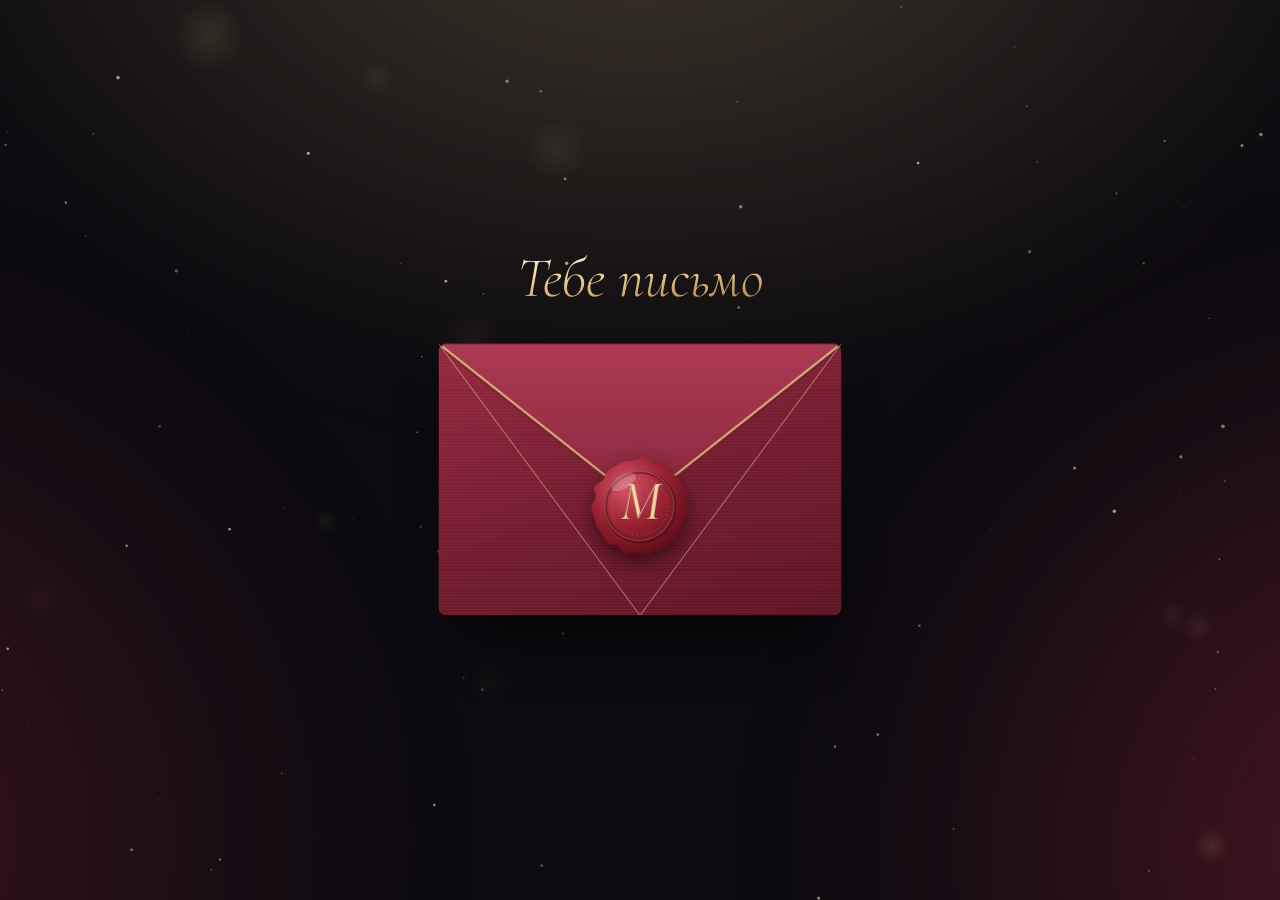
==== docs/index.html @ 0a778584 "Replace bare age with invitation wording; monogram seal; new preview image Co-Authored-By: Claude Op" ====
<!DOCTYPE html>
<html lang="ru">
<head>
<meta charset="UTF-8">
<meta name="viewport" content="width=device-width, initial-scale=1.0, viewport-fit=cover">
<title>Митьен приглашает на день рождения</title>
<meta name="description" content="6 декабря, 13:00 · Ресторан «Мансарда». Открой, чтобы ответить на приглашение.">
<meta property="og:type" content="website">
<meta property="og:title" content="Митьен приглашает на день рождения">
<meta property="og:description" content="6 декабря, 13:00 · Ресторан «Мансарда». Открой, чтобы ответить на приглашение.">
<meta property="og:image" content="og-image.png">
<meta property="og:image:width" content="1200">
<meta property="og:image:height" content="630">
<meta name="twitter:card" content="summary_large_image">
<meta name="theme-color" content="#0d0b10">
<link rel="icon" href="data:image/svg+xml,%3Csvg xmlns='http://www.w3.org/2000/svg' viewBox='0 0 64 64'%3E%3Ccircle cx='32' cy='32' r='30' fill='%237c1f33'/%3E%3Ctext x='32' y='42' font-family='Georgia,serif' font-style='italic' font-size='34' text-anchor='middle' fill='%23f3d9a4'%3E%D0%9C%3C/text%3E%3C/svg%3E">
<link rel="preconnect" href="https://fonts.googleapis.com">
<link rel="preconnect" href="https://fonts.gstatic.com" crossorigin>
<link href="https://fonts.googleapis.com/css2?family=Cormorant+Garamond:ital,wght@0,300;0,400;0,500;0,600;1,300;1,400;1,500&family=Golos+Text:wght@400;500;600;700&display=swap" rel="stylesheet">
<script src="config.js"></script>
<style>
/* ===========================================
   CSS CUSTOM PROPERTIES (THEME) — «Ночь в Мансарде»
   Ночь, золото и бордо. Меняйте цвета здесь — изменится весь дизайн.
   =========================================== */
:root {
  --night: #0d0b10;
  --night-2: #18121b;
  --cream: #f6ecdc;
  --muted: #b3a896;
  --gold: #e8c78a;
  --gold-hi: #fff1cf;
  --gold-lo: #a97b3c;
  --wine: #7c1f33;
  --wine-hi: #a8344c;
  --error: #ff9b9b;

  --stage-bg: transparent;
  --slide-bg: transparent;

  --font-display: "Cormorant Garamond", serif;
  --font-body: "Golos Text", sans-serif;

  --ease-out-expo: cubic-bezier(0.16, 1, 0.3, 1);
  --spring: cubic-bezier(.34, 1.56, .64, 1);
}

/* ===========================================
   BASE STYLES
   =========================================== */
* { margin: 0; padding: 0; box-sizing: border-box; -webkit-tap-highlight-color: transparent; }

/* ===========================================
   FIXED STAGE: MANDATORY BASE STYLES (viewport-base.css)
   Сцена вертикальная 1080×1920 — по согласованию с заказчиком
   (все гости смотрят с телефона). Слайды рисуются в этом размере
   и масштабируются целиком, без перестройки.
   =========================================== */
html, body { width: 100%; height: 100%; margin: 0; overflow: hidden; background: var(--stage-bg, #000); }
.deck-viewport { position: fixed; inset: 0; overflow: hidden; background: var(--stage-bg, #000); }
.deck-stage { position: absolute; left: 0; top: 0; width: 1080px; height: 1920px; overflow: hidden; transform-origin: 0 0; background: var(--slide-bg, #fff); }
.slide { position: absolute; inset: 0; width: 1080px; height: 1920px; overflow: hidden; display: block; visibility: hidden; opacity: 0; pointer-events: none; background: var(--slide-bg, #fff); }
.slide.active, .slide.visible { visibility: visible; opacity: 1; pointer-events: auto; z-index: 1; }
img, video, canvas, svg { max-width: 100%; max-height: 100%; }
.deck-controls { position: fixed; left: 50%; bottom: 22px; transform: translateX(-50%); z-index: 1000; }
@media print {
  html, body { width: 1080px; height: auto; overflow: visible; background: #fff; }
  .deck-viewport { position: static; overflow: visible; background: #fff; }
  .deck-stage { position: static; width: auto; height: auto; transform: none !important; background: none; }
  .slide { position: relative; display: block !important; visibility: visible !important; opacity: 1 !important; pointer-events: auto !important; width: 1080px; height: 1920px; break-after: page; page-break-after: always; }
  .slide:last-child { break-after: auto; page-break-after: auto; }
  .deck-controls { display: none !important; }
}
@media (prefers-reduced-motion: reduce) {
  *, *::before, *::after { animation-duration: 0.01ms !important; transition-duration: 0.2s !important; }
}

/* Браузер прокручивает контейнеры с overflow:hidden к полю ввода при фокусе —
   overflow:clip запрещает такую прокрутку (плюс страховка в JS ниже) */
.deck-viewport, .deck-stage, .slide, .inner { overflow: clip; }
[hidden] { display: none !important; }

/* ===========================================
   ATMOSPHERE: фон на весь экран (за сценой)
   Тёплые размытые свечения + канвас с золотой пылью и снегом.
   Слайды прозрачные, поэтому поля сверху/снизу на телефоне
   выглядят как продолжение картинки.
   =========================================== */
body { background: var(--night); color: var(--cream); font-family: var(--font-body); }
.atmo { position: fixed; inset: 0; pointer-events: none; overflow: hidden; }
.atmo i { position: absolute; border-radius: 50%; filter: blur(70px); animation: drift 18s ease-in-out infinite alternate; }
.atmo .g1 { width: 120vmax; height: 80vmax; left: calc(50% - 60vmax); top: -50vmax; background: radial-gradient(closest-side, rgba(232,199,138,.24), transparent); }
.atmo .g2 { width: 90vmax; height: 90vmax; right: -55vmax; top: 30vh; background: radial-gradient(closest-side, rgba(124,31,51,.55), transparent); animation-duration: 24s; }
.atmo .g3 { width: 90vmax; height: 90vmax; left: -60vmax; bottom: -40vmax; background: radial-gradient(closest-side, rgba(124,31,51,.42), transparent); animation-duration: 29s; }
@keyframes drift { to { transform: translate(4vw, 3vh) scale(1.12); } }
#dust, #confetti { position: fixed; inset: 0; width: 100%; height: 100%; pointer-events: none; }
#confetti { z-index: 2000; }

/* ===========================================
   SLIDE TRANSITIONS: объёмные переходы между экранами
   Новый экран прилетает из глубины, прошлый пролетает мимо зрителя.
   =========================================== */
.deck-stage { perspective: 2400px; }
.slide { transform: translate3d(0, 70px, -760px) rotateX(9deg); filter: blur(14px);
  transition: opacity .8s var(--ease-out-expo), visibility .8s, transform 1.15s var(--ease-out-expo), filter .9s var(--ease-out-expo); }
.slide.past { transform: translate3d(0, -50px, 560px) rotateX(-7deg); }
.slide.active { transform: none; filter: none; }

/* ===========================================
   ANIMATIONS: появление элементов на активном экране
   Элементы залетают с разных сторон:
   .reveal — снизу, .reveal-down — сверху, .reveal-l — слева, .reveal-r — справа,
   .reveal-blur — из размытия, .reveal-pop — пружинкой. Задержка: style="--d:N" (шаг 120 мс).
   =========================================== */
.reveal, .reveal-down, .reveal-l, .reveal-r, .reveal-blur, .reveal-pop { opacity: 0; transition-delay: calc(var(--d, 0) * 120ms + 300ms); }
.reveal, .reveal-down, .reveal-l, .reveal-r { transition-property: opacity, transform; transition-duration: 1.1s; transition-timing-function: var(--ease-out-expo); }
.reveal { transform: translateY(70px); }
.reveal-down { transform: translateY(-70px); }
.reveal-l { transform: translateX(-180px) rotate(-5deg); }
.reveal-r { transform: translateX(180px) rotate(5deg); }
.reveal-blur { filter: blur(22px); transform: scale(1.12); transition-property: opacity, filter, transform; transition-duration: 1.6s; transition-timing-function: var(--ease-out-expo); }
.reveal-pop { transform: scale(.5) rotate(-6deg); transition-property: opacity, transform; transition-duration: .9s; transition-timing-function: var(--spring); }
.slide.visible :is(.reveal, .reveal-down, .reveal-l, .reveal-r, .reveal-blur, .reveal-pop) { opacity: 1; transform: none; filter: none; }

/* ===========================================
   TYPOGRAPHY & COMMON COMPONENTS
   =========================================== */
.inner { position: absolute; inset: 0; padding: 170px 90px 130px; display: flex; flex-direction: column; align-items: center; text-align: center; }
.kicker { font: 600 26px/1 var(--font-body); letter-spacing: .36em; padding-left: .36em; text-transform: uppercase; color: var(--gold); }
.gold-text { background: linear-gradient(175deg, var(--gold-hi) 8%, var(--gold) 48%, var(--gold-lo) 100%); -webkit-background-clip: text; background-clip: text; color: transparent; }
.title { font: 400 128px/1.02 var(--font-display); letter-spacing: -.01em; }
.title em { font-style: italic; font-weight: 300; }
.lead { font: 400 44px/1.4 var(--font-body); color: var(--muted); max-width: 860px; }
.orn { display: flex; align-items: center; gap: 18px; color: var(--gold); }
.orn::before, .orn::after { content: ""; width: 120px; height: 2px; background: linear-gradient(90deg, transparent, var(--gold)); }
.orn::after { transform: scaleX(-1); }
.orn i { width: 14px; height: 14px; border: 2px solid var(--gold); transform: rotate(45deg); }
.spacer { flex: 1; }

/* --- Кнопки (крупные, под палец) --- */
.btn { position: relative; overflow: hidden; isolation: isolate; border: 0; cursor: pointer; text-decoration: none;
  display: inline-flex; align-items: center; justify-content: center; gap: 20px;
  min-height: 140px; width: 900px; border-radius: 999px; padding: 0 60px;
  font: 700 42px/1 var(--font-body); letter-spacing: .02em; color: #241806;
  background: linear-gradient(180deg, #fbebc6, var(--gold) 55%, var(--gold-lo));
  box-shadow: 0 30px 60px -26px rgba(232,199,138,.7), inset 0 2px 0 rgba(255,255,255,.6);
  transition: transform .25s, box-shadow .25s, opacity .25s; }
.btn::after { content: ""; position: absolute; top: -40%; bottom: -40%; left: -40%; width: 30%; z-index: -1;
  background: linear-gradient(100deg, transparent, rgba(255,255,255,.65), transparent); transform: skewX(-20deg); animation: shine 4.8s 1.4s infinite; }
@keyframes shine { 0% { left: -40%; } 32%, 100% { left: 130%; } }
.btn:active { transform: scale(.98); }
.btn[disabled] { opacity: .45; cursor: default; box-shadow: none; }
.btn[disabled]::after { display: none; }
.btn.ghost { background: transparent; color: var(--gold); border: 3px solid rgba(232,199,138,.55); box-shadow: none; }
.btn.ghost::after { display: none; }
.btn svg { width: 54px; height: 54px; flex: none; }
.link { background: none; border: 0; color: var(--muted); font: 500 34px var(--font-body); padding: 26px 40px; cursor: pointer; }
.tap-hint { position: absolute; left: 0; right: 0; bottom: 120px; display: flex; align-items: center; justify-content: center; gap: 18px;
  font: 500 30px var(--font-body); color: var(--muted); letter-spacing: .06em; }
.tap-hint svg { width: 46px; height: 46px; color: var(--gold); animation: nudge 1.6s ease-in-out infinite; }
@keyframes nudge { 50% { transform: translateX(14px); } }

/* ===========================================
   SLIDE 0 — КОНВЕРТ С СУРГУЧНОЙ ПЕЧАТЬЮ
   Конверт прилетает и мягко покачивается. Нажатие на печать:
   печать раскалывается → вспышка золотого света и искры → клапан распахивается →
   письмо вылетает вверх → «камера» влетает в письмо, и начинается история.
   =========================================== */
.s-intro .inner { justify-content: center; gap: 80px; }
.intro-title { font: italic 300 120px/1 var(--font-display); }
.env-wrap { position: relative; width: 860px; height: 580px; cursor: pointer; opacity: 0; }
.slide.visible .env-wrap { animation: arrive 1.8s .35s var(--ease-out-expo) forwards, float 5s 2.3s ease-in-out infinite; }
@keyframes arrive {
  0% { opacity: 0; transform: translateY(-1350px) rotate(-26deg) scale(.7); }
  45% { opacity: 1; }
  70% { transform: translateY(34px) rotate(3deg) scale(1.02); }
  85% { transform: translateY(-10px) rotate(-1.5deg); }
  100% { opacity: 1; transform: none; } }
@keyframes float { 0%, 100% { opacity: 1; transform: none; } 50% { opacity: 1; transform: translateY(-16px) rotate(-.8deg); } }
/* После открытия «камера» влетает в письмо */
.s-intro.opened .env-wrap { opacity: 1; transform-origin: 50% 200px; animation: zoomInto 1.3s 2s cubic-bezier(.7,0,.25,1) forwards; }
@keyframes zoomInto { 0% { opacity: 1; transform: none; filter: none; } 65% { opacity: 1; } 100% { opacity: 0; transform: scale(3.8); filter: blur(8px); } }

.envelope { position: absolute; inset: 0; perspective: 2200px; }
.env-back { position: absolute; inset: 0; border-radius: 18px; box-shadow: 0 80px 120px -50px rgba(0,0,0,.9);
  background: radial-gradient(circle, rgba(232,199,138,.22) 0 3px, transparent 4px) 0 0 / 30px 30px, radial-gradient(circle, rgba(232,199,138,.12) 0 2px, transparent 3px) 15px 15px / 30px 30px, #4a1120; }
.letter { position: absolute; left: 50px; right: 50px; top: 40px; height: 500px; border-radius: 10px; z-index: 2;
  background: linear-gradient(180deg, #fbf4e6, #efe1c6); color: var(--wine); display: flex; flex-direction: column; align-items: center; padding-top: 48px; gap: 6px;
  box-shadow: 0 0 0 rgba(255,220,150,0); }
.letter::before { content: ""; position: absolute; inset: 18px; border: 2px solid rgba(169,123,60,.45); border-radius: 4px; }
.letter .l1 { font: 600 22px var(--font-body); letter-spacing: .36em; text-transform: uppercase; color: var(--gold-lo); }
.letter .l2 { font: italic 300 112px/.95 var(--font-display); text-align: center; margin: 22px 0 14px; }
.letter .l3 { font: italic 400 46px var(--font-display); color: #3a2a20; }
.env-front { position: absolute; inset: 0; z-index: 3; border-radius: 18px;
  background: repeating-linear-gradient(0deg, rgba(255,255,255,.03) 0 2px, transparent 2px 6px), linear-gradient(160deg, #96293f, #731c2f 55%, #5e1626);
  clip-path: polygon(0 0, 50% 56%, 100% 0, 100% 100%, 0 100%); }
.env-front::after { content: ""; position: absolute; inset: 0;
  background: linear-gradient(to top right, transparent calc(50% - 2px), rgba(232,199,138,.55) 50%, transparent calc(50% + 2px)) left bottom / 50% 100% no-repeat,
              linear-gradient(to top left, transparent calc(50% - 2px), rgba(232,199,138,.55) 50%, transparent calc(50% + 2px)) right bottom / 50% 100% no-repeat; }
.env-flap { position: absolute; left: 0; right: 0; top: 0; height: 60%; z-index: 4; transform-origin: top; transform-style: preserve-3d; }
.env-flap::before, .env-flap::after { content: ""; position: absolute; inset: 0; clip-path: polygon(0 0, 100% 0, 50% 100%); backface-visibility: hidden; border-radius: 18px 18px 0 0; }
.env-flap::before { background: repeating-linear-gradient(0deg, rgba(255,255,255,.03) 0 2px, transparent 2px 6px), linear-gradient(180deg, #ad3850, #84253a); }
.env-flap::after { background: radial-gradient(circle, rgba(232,199,138,.25) 0 3px, transparent 4px) 0 0 / 30px 30px, #5a1525; transform: rotateX(180deg); }
.flap-edge { position: absolute; inset: 0; width: 100%; height: 100%; backface-visibility: hidden; overflow: visible; }
.flap-edge path { fill: none; stroke: var(--gold); stroke-width: 4; stroke-linejoin: round; filter: drop-shadow(0 3px 2px rgba(0,0,0,.35)); }

/* --- Сургучная печать: неровный край, при нажатии раскалывается на две половинки --- */
.seal { position: absolute; z-index: 6; left: 50%; top: 60%; width: 230px; height: 230px; margin: -115px 0 0 -115px; border: 0; padding: 0; background: none; cursor: pointer;
  filter: drop-shadow(0 18px 18px rgba(30,4,8,.6)); animation: sealPulse 2.4s 2.4s ease-in-out infinite; }
.seal::after { content: ""; position: absolute; inset: 14px; border-radius: 50%; border: 4px solid rgba(232,199,138,.7); opacity: 0; animation: ring 2.4s 2.4s ease-out infinite; pointer-events: none; }
.seal .half { position: absolute; inset: 0; }
.seal .half svg { width: 100%; height: 100%; display: block; }
.seal .half.l { clip-path: polygon(0 0, 53% 0, 47% 22%, 56% 44%, 45% 64%, 54% 82%, 49% 100%, 0 100%); }
.seal .half.r { clip-path: polygon(53% 0, 100% 0, 100% 100%, 49% 100%, 54% 82%, 45% 64%, 56% 44%, 47% 22%); }
@keyframes sealPulse { 0%, 100% { transform: scale(1); } 50% { transform: scale(1.06); } }
@keyframes ring { 0% { transform: scale(.9); opacity: .9; } 100% { transform: scale(1.6); opacity: 0; } }
.opened .seal { animation: none; pointer-events: none; }
.opened .seal::after { display: none; }
.opened .seal .half.l { animation: splitL 1.1s cubic-bezier(.4,0,.6,1) forwards; }
.opened .seal .half.r { animation: splitR 1.1s cubic-bezier(.4,0,.6,1) forwards; }
@keyframes splitL { 15% { transform: translateX(-12px) rotate(-8deg); } 100% { transform: translate(-260px, 520px) rotate(-200deg) scale(.7); opacity: 0; } }
@keyframes splitR { 15% { transform: translateX(12px) rotate(8deg); } 100% { transform: translate(280px, 560px) rotate(220deg) scale(.7); opacity: 0; } }

/* --- Вспышка золотого света из конверта --- */
.burst { position: absolute; left: 50%; top: 40%; width: 1600px; height: 1600px; margin: -800px 0 0 -800px; z-index: 1; pointer-events: none; opacity: 0;
  background: radial-gradient(circle, rgba(255,240,205,.95) 0, rgba(240,205,140,.55) 10%, rgba(232,199,138,0) 40%),
              repeating-conic-gradient(from 0deg, rgba(255,226,160,.38) 0 3deg, transparent 3deg 14deg);
  -webkit-mask: radial-gradient(circle, #000 12%, transparent 58%); mask: radial-gradient(circle, #000 12%, transparent 58%); }
.opened .burst { animation: burst 2.4s .35s ease-out forwards; }
@keyframes burst { 0% { opacity: 0; transform: scale(.15) rotate(0); } 22% { opacity: 1; } 100% { opacity: 0; transform: scale(1.5) rotate(50deg); } }

/* --- Клапан и письмо --- */
.opened .env-flap { animation: flapOpen 1s .4s cubic-bezier(.4,0,.2,1) forwards; }
.opened .letter { animation: letterOut 1.5s 1s var(--ease-out-expo) forwards; }
@keyframes flapOpen { 0% { transform: rotateX(0); z-index: 4; } 49% { z-index: 4; } 50% { z-index: 1; } 100% { transform: rotateX(180deg); z-index: 1; } }
@keyframes letterOut {
  0% { transform: translateY(0); z-index: 2; }
  45% { transform: translateY(-70%) rotate(-2deg); z-index: 2; }
  46% { z-index: 5; }
  100% { transform: translateY(-18%) scale(1.14) rotate(0); z-index: 5; box-shadow: 0 0 120px rgba(255,220,150,.55); } }

.intro-hint { font: 600 28px var(--font-body); letter-spacing: .3em; padding-left: .3em; text-transform: uppercase; color: var(--muted); opacity: 0; min-height: 34px; }
.slide.visible .intro-hint { animation: breathe 2.4s 2.3s ease-in-out infinite; } /* без fill-mode: до приземления конверта подсказка скрыта */
@keyframes breathe { 0%, 100% { opacity: 1; } 50% { opacity: .4; } }
.slide.visible.opened .intro-hint, .opened .intro-title { opacity: 0 !important; transition: opacity .5s; animation: none; }

/* ===========================================
   SLIDE 1 — ПРИВЕТСТВИЕ
   =========================================== */
.s-hello .inner { justify-content: center; }
.frame { position: absolute; inset: 70px; pointer-events: none; }
.frame rect { fill: none; stroke: rgba(232,199,138,.5); stroke-width: 2; stroke-dasharray: 1; stroke-dashoffset: 1; }
.slide.visible .frame rect { animation: draw 2.4s .2s cubic-bezier(.6,0,.3,1) forwards; }
.slide.visible .frame rect.r2 { animation-delay: .6s; }
@keyframes draw { to { stroke-dashoffset: 0; } }
.hello { font: italic 300 270px/1 var(--font-display); white-space: nowrap; }
.hello .ch { display: inline-block; opacity: 0; transform: translateY(.4em) rotate(8deg); filter: blur(10px); }
.slide.visible .hello .ch { animation: chIn 1s var(--ease-out-expo) forwards; animation-delay: calc(.35s + var(--i) * 80ms); }
@keyframes chIn { to { opacity: 1; transform: none; filter: none; } }
.hello-lead { font: 400 64px/1.3 var(--font-display); max-width: 820px; margin-top: 40px; }

/* ===========================================
   SLIDE 2 — КТО И СКОЛЬКО ЛЕТ (шары + конфетти)
   =========================================== */
.s-who .inner { justify-content: center; }
.who-name { font: 400 150px/1 var(--font-display); }
.who-sub { font: italic 400 64px/1 var(--font-display); color: var(--muted); margin-top: 26px; }
.age-svg { width: 960px; height: 560px; margin: 20px 0 10px; overflow: visible; }
.age-svg text { font-family: var(--font-display); font-style: italic; font-weight: 300; font-size: 232px; }
.age-stroke { fill: none; stroke: var(--gold); stroke-width: 2; stroke-dasharray: 900; stroke-dashoffset: 900; }
.age-fill { opacity: 0; }
.age-glow { opacity: 0; filter: blur(40px); }
.slide.visible .age-stroke { animation: drawAge 2.6s .5s cubic-bezier(.6,0,.3,1) forwards, fadeOut 1s 2.6s forwards; }
.slide.visible .age-fill { animation: fadeIn 1.4s 1.7s forwards; }
.slide.visible .age-glow { animation: glow 3.5s 2s ease-in-out infinite alternate; }
.age-shine { transform: translateX(-300px) skewX(-20deg); }
.slide.visible .age-shine { animation: sweep 5s 3s cubic-bezier(.5,0,.3,1) infinite; }
@keyframes drawAge { to { stroke-dashoffset: 0; } }
@keyframes fadeOut { to { opacity: 0; } }
@keyframes fadeIn { to { opacity: 1; } }
@keyframes glow { from { opacity: .2; } to { opacity: .5; } }
@keyframes sweep { 0% { transform: translateX(-300px) skewX(-20deg); } 35%, 100% { transform: translateX(1200px) skewX(-20deg); } }
.who-caps { font: 600 34px var(--font-body); letter-spacing: .5em; padding-left: .5em; text-transform: uppercase; color: var(--gold); }

/* --- Воздушные шары --- */
.balloons { position: absolute; inset: 0; pointer-events: none; z-index: 0; }
.balloon { position: absolute; top: 1960px; left: var(--x); width: 190px; transform: scale(var(--s, 1)); opacity: .95;
  animation: rise var(--dur) var(--delay) cubic-bezier(.3,.1,.3,1) forwards; }
.balloon .b { width: 190px; height: 228px; border-radius: 50% 50% 47% 53% / 56% 56% 44% 44%; position: relative;
  background: radial-gradient(circle at 30% 26%, rgba(255,255,255,.85), transparent 18%), radial-gradient(circle at 60% 70%, var(--c2), var(--c1) 75%);
  box-shadow: inset -18px -22px 30px rgba(0,0,0,.18); animation: sway 4s ease-in-out infinite alternate; transform-origin: 50% 120%; }
.balloon .b::after { content: ""; position: absolute; left: 50%; bottom: -16px; width: 26px; height: 20px; margin-left: -13px; background: var(--c2); clip-path: polygon(50% 0, 100% 100%, 0 100%); }
.balloon svg { display: block; width: 40px; height: 260px; margin: 2px auto 0; }
.balloon path { fill: none; stroke: rgba(246,236,220,.55); stroke-width: 2.5; }
@keyframes rise { to { transform: translateY(calc(-1 * var(--to))) scale(var(--s, 1)); } }
@keyframes sway { from { transform: rotate(-6deg); } to { transform: rotate(6deg); } }
.s-who .inner, .s-thanks .inner { z-index: 1; text-shadow: 0 4px 30px rgba(13,11,16,.85); }

/* ===========================================
   SLIDE 3 — КОГДА + ОБРАТНЫЙ ОТСЧЁТ
   =========================================== */
.s-when .inner { justify-content: center; }
.when-date { font: 400 210px/1 var(--font-display); margin-top: 40px; }
.when-meta { font: 500 52px/1.2 var(--font-body); color: var(--cream); margin-top: 30px; }
.when-meta b { color: var(--gold); font-weight: 600; }
.countdown { display: grid; grid-template-columns: repeat(3, 1fr); gap: 26px; width: 900px; margin-top: 110px; }
.cd { border-radius: 36px; padding: 44px 10px 36px; background: linear-gradient(180deg, rgba(255,255,255,.08), rgba(255,255,255,.02)); border: 2px solid rgba(232,199,138,.22); }
.cd .num { font: 400 140px/1 var(--font-display); color: var(--gold-hi); font-variant-numeric: tabular-nums; display: inline-block; }
.cd .num.bump { animation: bump .6s var(--ease-out-expo); }
@keyframes bump { from { transform: translateY(-30%); opacity: 0; } }
.cd .cap { font: 600 24px var(--font-body); letter-spacing: .24em; text-transform: uppercase; color: var(--muted); margin-top: 16px; }
.cd-label { font: italic 400 44px var(--font-display); color: var(--muted); margin-top: 34px; }
.cal-btn { margin-top: 70px; width: auto; min-height: 110px; font-size: 34px; padding: 0 50px; }
.cal-btn svg { width: 44px; height: 44px; }

/* ===========================================
   SLIDE 4 — ГДЕ (мансарда с горящими окнами)
   =========================================== */
.roof { width: 860px; height: 420px; margin: 50px 0 10px; overflow: visible; }
.roof .line { fill: none; stroke: var(--gold); stroke-width: 3; stroke-linejoin: round; stroke-dasharray: 1; stroke-dashoffset: 1; }
.slide.visible .roof .line { animation: draw 2.4s .4s cubic-bezier(.6,0,.3,1) forwards; }
.roof .win { fill: #ffe3a3; opacity: 0; filter: drop-shadow(0 0 18px rgba(255,214,140,.9)); }
.slide.visible .roof .win { animation: winOn .8s forwards, flick 6s infinite; animation-delay: calc(1.8s + var(--i) * .35s), calc(4s + var(--i) * 1.3s); }
@keyframes winOn { to { opacity: 1; } }
@keyframes flick { 0%, 46%, 54%, 100% { opacity: 1; } 50% { opacity: .55; } }
.where-place { font: 400 112px/1.05 var(--font-display); }
.where-addr { font: 500 46px/1.35 var(--font-body); color: var(--muted); margin-top: 22px; }
.map-btn { margin-top: 60px; }
.info-box { margin-top: 44px; width: 900px; border-radius: 32px; border: 2px dashed rgba(232,199,138,.35); padding: 30px 40px; text-align: left; display: grid; gap: 14px; }
.info-box p { font: 400 36px/1.35 var(--font-body); }
.info-box b { color: var(--gold); font-weight: 600; }

/* ===========================================
   SLIDES 5–9 — ФОРМА ОТВЕТА (по одному вопросу на экран)
   =========================================== */
.s-q .inner { padding-top: 180px; }
.q-step { font: 600 26px var(--font-body); letter-spacing: .3em; padding-left: .3em; text-transform: uppercase; color: var(--gold); }
.q-title { font: 400 130px/1.02 var(--font-display); margin-top: 40px; }
.q-hint { font: 400 38px/1.35 var(--font-body); color: var(--muted); margin-top: 24px; }
.q-body { width: 900px; margin-top: 80px; }
.q-actions { width: 900px; display: flex; flex-direction: column; align-items: center; gap: 6px; }
.err { min-height: 50px; font: 500 34px var(--font-body); color: var(--error); margin-top: 22px; }

/* --- Поле ввода --- */
.field { width: 100%; height: 160px; border-radius: 36px; border: 3px solid rgba(232,199,138,.3); background: rgba(0,0,0,.35);
  color: var(--cream); font: 500 56px var(--font-body); text-align: center; padding: 0 40px; outline: none; transition: border-color .25s, box-shadow .25s; }
.field::placeholder, textarea::placeholder { color: rgba(179,168,150,.55); }
.field:focus, textarea:focus { border-color: var(--gold); box-shadow: 0 0 0 10px rgba(232,199,138,.14); }
.field.invalid { border-color: var(--error); animation: shake .4s; }
@keyframes shake { 25% { transform: translateX(-14px); } 50% { transform: translateX(12px); } 75% { transform: translateX(-6px); } }
textarea.field { height: 460px; text-align: left; padding: 36px 44px; font: 400 46px/1.4 var(--font-body); resize: none; }

/* --- Карточки «Придёшь?» --- */
.att { display: grid; gap: 28px; }
.att button { display: flex; align-items: center; gap: 40px; min-height: 220px; padding: 0 56px; border-radius: 44px; cursor: pointer; text-align: left;
  border: 3px solid rgba(232,199,138,.25); background: linear-gradient(180deg, rgba(255,255,255,.07), rgba(255,255,255,.02)); color: var(--cream);
  font: 600 56px var(--font-body); transition: transform .35s var(--spring), border-color .25s, background .25s; }
.att button svg { width: 110px; height: 110px; flex: none; color: var(--gold); }
.att button svg * { fill: none; stroke: currentColor; stroke-width: 2.4; stroke-linecap: round; stroke-linejoin: round; }
.att button.on { border-color: var(--gold); background: linear-gradient(180deg, rgba(232,199,138,.26), rgba(232,199,138,.08)); transform: scale(1.03); }
.att button.on[data-v="no"] { border-color: var(--wine-hi); background: linear-gradient(180deg, rgba(168,52,76,.35), rgba(168,52,76,.12)); }

/* --- Счётчик «−  N  +» --- */
.stepper { display: flex; align-items: center; justify-content: center; gap: 50px; }
.stepper button { width: 200px; height: 200px; border-radius: 50%; border: 3px solid rgba(232,199,138,.45); background: rgba(255,255,255,.04);
  color: var(--gold); font: 300 120px/1 var(--font-display); cursor: pointer; transition: transform .2s, opacity .2s; display: grid; place-items: center; padding-bottom: 12px; }
.stepper button:active { transform: scale(.92); }
.stepper button:disabled { opacity: .25; cursor: default; }
.stepper output { min-width: 240px; font: 300 300px/1 var(--font-display); text-align: center; display: inline-block; }
.stepper output.bump { animation: popNum .45s var(--spring); }
@keyframes popNum { from { transform: scale(.6); opacity: 0; } }
.count-word { font: 500 46px var(--font-body); color: var(--gold); margin-top: 40px; }

/* --- Карточки напитков с иконками --- */
.drinks { display: grid; grid-template-columns: 1fr 1fr; gap: 26px; }
.drink { position: relative; display: flex; flex-direction: column; align-items: center; justify-content: center; gap: 16px; height: 232px; border-radius: 44px; cursor: pointer;
  border: 3px solid rgba(232,199,138,.25); background: linear-gradient(180deg, rgba(255,255,255,.07), rgba(255,255,255,.02)); color: var(--cream);
  font: 600 40px var(--font-body); transition: transform .35s var(--spring), border-color .25s, background .25s, color .25s; }
.other-wrap { width: 900px; margin-top: 26px; animation: popIn .5s var(--spring); }
.other-wrap .field { height: 140px; font-size: 46px; }
@keyframes popIn { from { opacity: 0; transform: translateY(-20px) scale(.96); } }
.drink svg { width: 104px; height: 104px; color: var(--gold); }
.drink svg * { fill: none; stroke: currentColor; stroke-width: 2.2; stroke-linecap: round; stroke-linejoin: round; }
.drink.on { border-color: var(--gold); background: linear-gradient(180deg, #f7e2b4, var(--gold) 60%, #c99b55); color: #241806; transform: scale(1.03); }
.drink.on svg { color: #3a2508; }
.drink .tick { position: absolute; top: 26px; right: 26px; width: 64px; height: 64px; border-radius: 50%; background: #241806; color: var(--gold); display: grid; place-items: center;
  transform: scale(0); transition: transform .35s var(--spring); }
.drink .tick svg { width: 36px; height: 36px; color: var(--gold); }
.drink.on .tick { transform: scale(1); }

/* ===========================================
   SLIDE 10 — СПАСИБО
   =========================================== */
.s-thanks .inner { justify-content: center; }
.th-icon { width: 300px; height: 300px; color: var(--gold); }
.th-icon * { fill: none; stroke: currentColor; stroke-width: 1.8; stroke-linecap: round; stroke-linejoin: round; stroke-dasharray: 1; stroke-dashoffset: 1; }
.slide.visible .th-icon * { animation: draw 1.6s .3s cubic-bezier(.6,0,.3,1) forwards; }
.slide.visible .th-icon .late { animation-delay: 1.3s; }
.th-title { font: 400 140px/1.02 var(--font-display); margin-top: 40px; }
.th-text { font: 400 44px/1.4 var(--font-body); color: var(--cream); margin-top: 34px; max-width: 860px; }
.summary { width: 900px; margin-top: 50px; padding: 36px 44px; border-radius: 34px; background: rgba(13,11,16,.72); border: 2px solid rgba(232,199,138,.22); backdrop-filter: blur(8px); display: grid; grid-template-columns: auto 1fr; gap: 18px 34px; text-align: left; font: 400 38px/1.35 var(--font-body); }
.summary dt { color: var(--muted); }
.summary dd { color: var(--cream); overflow-wrap: anywhere; }
.th-actions { display: flex; flex-direction: column; gap: 24px; margin-top: 70px; }

/* ===========================================
   DECK CONTROLS (вне сцены): прогресс-бар и кнопка «назад»
   =========================================== */
.progress { position: fixed; top: max(12px, env(safe-area-inset-top)); left: 50%; transform: translateX(-50%); width: min(92vw, 520px); display: flex; gap: 4px; z-index: 1000; transition: opacity .5s; }
.progress i { flex: 1; height: 3px; border-radius: 3px; background: rgba(246,236,220,.18); overflow: hidden; position: relative; }
.progress i::after { content: ""; position: absolute; inset: 0; background: var(--gold); transform: scaleX(0); transform-origin: left; transition: transform .6s var(--ease-out-expo); }
.progress i.done::after { transform: scaleX(1); }
.back-btn { position: fixed; top: max(24px, calc(env(safe-area-inset-top) + 14px)); left: max(12px, env(safe-area-inset-left)); z-index: 1000; width: 44px; height: 44px; border-radius: 50%;
  border: 1px solid rgba(232,199,138,.35); background: rgba(13,11,16,.55); color: var(--gold); display: grid; place-items: center; cursor: pointer; transition: opacity .4s; backdrop-filter: blur(6px); }
.back-btn svg { width: 22px; height: 22px; }
.hide { opacity: 0 !important; pointer-events: none !important; }
.hp { position: absolute; left: -9999px; width: 1px; height: 1px; opacity: 0; }
noscript { position: fixed; inset: 0; display: grid; place-items: center; padding: 24px; text-align: center; font: 18px sans-serif; color: #fff; background: #0d0b10; z-index: 9999; }
</style>
</head>
<body>
<noscript>Для приглашения нужен включённый JavaScript.</noscript>

<!-- === ATMOSPHERE (фон на весь экран) === -->
<div class="atmo" aria-hidden="true"><i class="g1"></i><i class="g2"></i><i class="g3"></i></div>
<canvas id="dust" aria-hidden="true"></canvas>

<!-- === DECK CONTROLS === -->
<nav class="progress hide" id="progress" aria-hidden="true"></nav>
<button class="back-btn hide" id="backBtn" type="button" aria-label="Назад">
  <svg viewBox="0 0 24 24" fill="none" stroke="currentColor" stroke-width="2.2" stroke-linecap="round" stroke-linejoin="round"><path d="M15 5l-7 7 7 7"/></svg>
</button>

<div class="deck-viewport">
  <main class="deck-stage" id="deckStage">

    <!-- === SLIDE 0: КОНВЕРТ === -->
    <section class="slide s-intro" data-step="intro" aria-label="Приглашение в конверте">
      <div class="inner">
        <div class="intro-title gold-text reveal" style="--d:0">Тебе письмо</div>
        <div class="env-wrap" id="envelope" role="button" tabindex="0" aria-label="Открыть приглашение">
          <div class="burst" aria-hidden="true"></div>
          <div class="envelope">
            <div class="env-back"></div>
            <div class="letter"><span class="l1">Приглашение</span><span class="l2">на день<br>рождения</span><span class="l3" data-f="dateShort">6 декабря</span></div>
            <div class="env-front"></div>
            <div class="env-flap"><svg class="flap-edge" viewBox="0 0 860 348" preserveAspectRatio="none" aria-hidden="true"><path d="M8 6L430 340L852 6"/></svg></div>
            <button class="seal" id="seal" type="button" aria-label="Сломать печать и открыть приглашение"><span class="half l"></span><span class="half r"></span></button>
          </div>
        </div>
        <div class="intro-hint" id="introHint">Нажми на печать</div>
      </div>
    </section>

    <!-- === SLIDE 1: ПРИВЕТСТВИЕ === -->
    <section class="slide s-hello" data-step="hello" data-info aria-label="Приветствие">
      <svg class="frame" viewBox="0 0 940 1780" preserveAspectRatio="none" aria-hidden="true">
        <rect pathLength="1" x="1" y="1" width="938" height="1778" rx="40"/>
        <rect class="r2" pathLength="1" x="18" y="18" width="904" height="1744" rx="28"/>
      </svg>
      <div class="inner">
        <h1 class="hello" id="helloWord">Привет!</h1>
        <p class="hello-lead reveal" style="--d:5" data-f="greeting"></p>
      </div>
      <div class="tap-hint reveal" style="--d:9">Нажми, чтобы продолжить <svg viewBox="0 0 24 24" fill="none" stroke="currentColor" stroke-width="2" stroke-linecap="round"><path d="M5 12h14M13 6l6 6-6 6"/></svg></div>
    </section>

    <!-- === SLIDE 2: КТО И СКОЛЬКО ЛЕТ === -->
    <section class="slide s-who" data-step="who" data-info aria-label="Приглашение на день рождения">
      <div class="balloons" id="balloonsWho"></div>
      <div class="inner">
        <p class="kicker reveal-down" style="--d:0">Приглашение</p>
        <h2 class="who-name reveal-l" style="--d:1" data-f="name"></h2>
        <p class="who-sub reveal-r" style="--d:2">приглашает тебя на свой</p>
        <svg class="age-svg" viewBox="0 0 960 560" role="img" aria-label="день рождения">
          <defs>
            <linearGradient id="goldGrad" x1="0" y1="0" x2="0" y2="1"><stop offset="0" stop-color="#fff3d6"/><stop offset=".45" stop-color="#e8c78a"/><stop offset="1" stop-color="#a47838"/></linearGradient>
            <linearGradient id="shineGrad" x1="0" y1="0" x2="1" y2="0"><stop offset="0" stop-color="#fff" stop-opacity="0"/><stop offset=".5" stop-color="#fff" stop-opacity=".85"/><stop offset="1" stop-color="#fff" stop-opacity="0"/></linearGradient>
            <mask id="ageMask"><text text-anchor="middle" fill="#fff"><tspan x="480" y="230">день</tspan><tspan x="480" y="480">рождения</tspan></text></mask>
          </defs>
          <text class="age-glow" text-anchor="middle" fill="#e8c78a"><tspan x="480" y="230">день</tspan><tspan x="480" y="480">рождения</tspan></text>
          <text class="age-fill" text-anchor="middle" fill="url(#goldGrad)"><tspan x="480" y="230">день</tspan><tspan x="480" y="480">рождения</tspan></text>
          <text class="age-stroke" text-anchor="middle"><tspan x="480" y="230">день</tspan><tspan x="480" y="480">рождения</tspan></text>
          <g mask="url(#ageMask)"><rect class="age-shine" x="0" y="0" width="220" height="560" fill="url(#shineGrad)"/></g>
        </svg>
        <p class="who-caps reveal" style="--d:8" data-f="dateTime"></p>
      </div>
      <div class="tap-hint reveal" style="--d:12">Дальше <svg viewBox="0 0 24 24" fill="none" stroke="currentColor" stroke-width="2" stroke-linecap="round"><path d="M5 12h14M13 6l6 6-6 6"/></svg></div>
    </section>

    <!-- === SLIDE 3: КОГДА === -->
    <section class="slide s-when" data-step="when" data-info aria-label="Когда">
      <div class="inner">
        <p class="kicker reveal-down" style="--d:0">Когда</p>
        <h2 class="when-date gold-text reveal-blur" style="--d:1" data-f="dateShort"></h2>
        <p class="when-meta reveal-r" style="--d:3"><span data-f="weekday"></span><span data-f="timeBlock"></span></p>
        <div class="countdown" id="countdown">
          <div class="cd reveal-pop" style="--d:5"><div class="num" id="cdD">0</div><div class="cap" id="cdDc">дней</div></div>
          <div class="cd reveal-pop" style="--d:6"><div class="num" id="cdH">0</div><div class="cap" id="cdHc">часов</div></div>
          <div class="cd reveal-pop" style="--d:7"><div class="num" id="cdM">0</div><div class="cap" id="cdMc">минут</div></div>
        </div>
        <p class="cd-label reveal" style="--d:8" id="cdLabel">до праздника</p>
        <button class="btn ghost cal-btn reveal" style="--d:9" type="button" id="calBtn">
          <svg viewBox="0 0 24 24" fill="none" stroke="currentColor" stroke-width="1.8" stroke-linecap="round"><rect x="3.5" y="5" width="17" height="15" rx="3"/><path d="M3.5 10h17M8 3v4M16 3v4"/></svg>
          Добавить в календарь
        </button>
      </div>
    </section>

    <!-- === SLIDE 4: ГДЕ === -->
    <section class="slide s-where" data-step="where" data-info aria-label="Где">
      <div class="inner">
        <p class="kicker reveal-down" style="--d:0">Где</p>
        <svg class="roof" viewBox="0 0 860 420" aria-hidden="true">
          <path class="line" pathLength="1" d="M20 410H840M90 410V250L190 90H670L770 250V410M60 250H800M400 90V40H440V90"/>
          <path class="line" pathLength="1" d="M250 250V190a40 40 0 0 1 80 0V250M390 250V190a40 40 0 0 1 80 0V250M530 250V190a40 40 0 0 1 80 0V250"/>
          <path class="win" style="--i:0" d="M258 248V192a32 32 0 0 1 64 0V248Z"/>
          <path class="win" style="--i:1" d="M398 248V192a32 32 0 0 1 64 0V248Z"/>
          <path class="win" style="--i:2" d="M538 248V192a32 32 0 0 1 64 0V248Z"/>
          <path class="line" pathLength="1" d="M150 410V320H230V410M630 410V320H710V410M330 410V300H530V410"/>
        </svg>
        <h2 class="where-place reveal-l" style="--d:3" data-f="place"></h2>
        <p class="where-addr reveal-r" style="--d:4" data-f="addressFull"></p>
        <a class="btn map-btn reveal" style="--d:6" id="mapBtn" target="_blank" rel="noopener">
          <svg viewBox="0 0 24 24" fill="none" stroke="currentColor" stroke-width="1.8"><path d="M12 21s-7-6.2-7-11.5A7 7 0 0 1 19 9.5C19 14.8 12 21 12 21Z"/><circle cx="12" cy="9.5" r="2.5"/></svg>
          Открыть в Яндекс Картах
        </a>
        <div class="info-box reveal" style="--d:7" id="infoBox" hidden></div>
        <div class="spacer"></div>
        <button class="btn ghost reveal" style="--d:8" type="button" id="toRsvp">Ответить на приглашение</button>
      </div>
    </section>

    <!-- === SLIDE 5: ВОПРОС 1 — ИМЯ === -->
    <section class="slide s-q" data-step="q-name" aria-label="Как тебя зовут">
      <div class="inner">
        <p class="q-step reveal-down" style="--d:0">Вопрос 1 из 4</p>
        <h2 class="q-title reveal-l" style="--d:1">Как тебя<br><em class="gold-text">зовут?</em></h2>
        <div class="q-body reveal" style="--d:3">
          <input class="field" id="fName" type="text" maxlength="80" autocomplete="name" enterkeyhint="next" placeholder="Имя и фамилия" aria-label="Имя">
          <p class="err" id="eName" role="alert"></p>
        </div>
        <div class="spacer"></div>
        <div class="q-actions reveal" style="--d:4"><button class="btn" type="button" data-next>Далее</button></div>
      </div>
    </section>

    <!-- === SLIDE 6: ВОПРОС 2 — ПРИДЁШЬ? === -->
    <section class="slide s-q" data-step="q-att" aria-label="Придёшь">
      <div class="inner">
        <p class="q-step reveal-down" style="--d:0">Вопрос 2 из 4</p>
        <h2 class="q-title reveal-l" style="--d:1"><em class="gold-text">Придёшь?</em></h2>
        <div class="q-body att" id="attBox" role="radiogroup" aria-label="Придёшь?"></div>
        <p class="err" id="eAtt" role="alert"></p>
        <div class="spacer"></div>
        <div class="q-actions reveal" style="--d:6"><button class="btn" type="button" data-next>Далее</button></div>
      </div>
    </section>

    <!-- === SLIDE 7: ВОПРОС 3 — СКОЛЬКО ВАС === -->
    <section class="slide s-q" data-step="q-guests" aria-label="Сколько вас будет">
      <div class="inner">
        <p class="q-step reveal-down" style="--d:0">Вопрос 3 из 4</p>
        <h2 class="q-title reveal-l" style="--d:1">Сколько вас<br><em class="gold-text">будет?</em></h2>
        <p class="q-hint reveal-r" style="--d:2">Считая тебя — например, с парой или с детьми</p>
        <div class="q-body reveal" style="--d:3">
          <div class="stepper">
            <button type="button" id="minus" aria-label="Меньше">−</button>
            <output id="count" aria-live="polite">1</output>
            <button type="button" id="plus" aria-label="Больше">+</button>
          </div>
          <p class="count-word" id="countWord">только я</p>
        </div>
        <div class="spacer"></div>
        <div class="q-actions reveal" style="--d:4"><button class="btn" type="button" data-next>Далее</button></div>
      </div>
    </section>

    <!-- === SLIDE 8: ВОПРОС 4 — НАПИТКИ + ОТПРАВКА === -->
    <section class="slide s-q" data-step="q-drinks" aria-label="Что будешь пить">
      <div class="inner">
        <p class="q-step reveal-down" style="--d:0">Вопрос 4 из 4</p>
        <h2 class="q-title reveal-l" style="--d:1">Что будешь<br><em class="gold-text">пить?</em></h2>
        <p class="q-hint reveal-r" style="--d:2" id="drinksHint">Меню уже готово — выбери напитки, можно несколько</p>
        <div class="q-body drinks" id="drinksBox" style="margin-top:50px"></div>
        <div class="other-wrap" id="otherWrap" hidden>
          <input class="field" id="fOther" type="text" maxlength="80" enterkeyhint="done" placeholder="Например: виски, пиво, морс" aria-label="Свой вариант напитка">
        </div>
        <input class="hp" id="fWebsite" type="text" tabindex="-1" autocomplete="off" aria-hidden="true">
        <p class="err" id="eSend" role="alert"></p>
        <div class="spacer"></div>
        <div class="q-actions reveal" style="--d:9"><button class="btn" type="button" id="sendBtn">Отправить ответ</button></div>
      </div>
    </section>

    <!-- === SLIDE 10: СПАСИБО === -->
    <section class="slide s-thanks" data-step="thanks" aria-label="Спасибо">
      <div class="balloons" id="balloonsThanks"></div>
      <div class="inner">
        <svg class="th-icon" id="thIcon" viewBox="0 0 64 64" aria-hidden="true"></svg>
        <h2 class="th-title gold-text reveal-blur" style="--d:2" id="thTitle">Спасибо, ждём тебя!</h2>
        <p class="th-text reveal-r" style="--d:3" id="thText"></p>
        <dl class="summary reveal" style="--d:4" id="summary"></dl>
        <div class="th-actions reveal" style="--d:5">
          <button class="btn ghost" type="button" id="editBtn">Изменить ответ</button>
          <button class="btn ghost" type="button" id="calBtn2">Добавить в календарь</button>
        </div>
      </div>
    </section>

  </main>
</div>
<canvas id="confetti" aria-hidden="true"></canvas>

<script>
/* ===========================================
   PARTY DATA
   Все данные праздника берутся из config.js (window.PARTY).
   Ниже — запасные значения на случай, если config.js не загрузился.
   =========================================== */
const P = window.PARTY || {
  name: "Митьен", age: 46, date: "2026-12-06", time: "13:00", utcOffset: "+03:00",
  place: "Ресторан «Мансарда»", city: "Москва", address: "ул. Лавочкина, 7А, стр. 1",
  mapUrl: "https://yandex.ru/maps/?text=" + encodeURIComponent("Москва, ул. Лавочкина, 7А, стр. 1, Ресторан Мансарда"),
  dressCode: "", extraInfo: "", rsvpDeadline: "", greeting: "Привет! У меня для тебя кое-что важное",
  startIso: "2026-12-06T13:00:00+03:00", maxGuests: 10,
  drinks: [{ id: "vodka", label: "Водка" }, { id: "prosecco", label: "Просекко" }, { id: "champagne", label: "Шампанское" }, { id: "wine", label: "Вино" }, { id: "none", label: "Не пью алкоголь" }],
  attending: [{ id: "yes", label: "Да, буду!" }, { id: "maybe", label: "Пока не знаю" }, { id: "no", label: "К сожалению, не смогу" }],
};
if (!P.startIso) P.startIso = P.date + "T" + (P.time || "00:00") + ":00" + (P.utcOffset || "+03:00");
if (!P.mapUrl) P.mapUrl = "https://yandex.ru/maps/?text=" + encodeURIComponent([P.city, P.address, (P.place || "").replace(/[«»]/g, "")].filter(Boolean).join(", "));
P.maxGuests = P.maxGuests || 10;
const reduced = matchMedia("(prefers-reduced-motion: reduce)").matches;
const $ = (id) => document.getElementById(id);
const store = {
  get(k) { try { return JSON.parse(localStorage.getItem(k)); } catch (e) { return null; } },
  set(k, v) { try { localStorage.setItem(k, JSON.stringify(v)); } catch (e) { /* приватный режим */ } },
};
const plural = (n, f) => { const a = Math.abs(n) % 100, b = a % 10; if (a > 10 && a < 20) return f[2]; if (b > 1 && b < 5) return f[1]; if (b === 1) return f[0]; return f[2]; };

/* ===========================================
   TEXT FILL: подставляем данные праздника в разметку
   =========================================== */
const noonUtc = new Date(P.date + "T12:00:00Z");
const dateShort = noonUtc.toLocaleDateString("ru-RU", { day: "numeric", month: "long", timeZone: "UTC" });
const weekday = noonUtc.toLocaleDateString("ru-RU", { weekday: "long", timeZone: "UTC" });
const F = {
  name: P.name, age: String(P.age), dateShort, weekday: weekday[0].toUpperCase() + weekday.slice(1),
  timeBlock: P.time ? " · начало в " + P.time : "", place: P.place,
  addressFull: [P.city, P.address].filter(Boolean).join(", "),
  greeting: (P.greeting || "").replace(/^Привет!?\s*/, "") || "У меня для тебя кое-что важное",
  initial: (P.name || "М").trim().charAt(0).toUpperCase(),
  dateTime: dateShort + (P.time ? " · " + P.time : ""),
};
document.querySelectorAll("[data-f]").forEach((el) => { const v = F[el.dataset.f]; if (v != null) el.textContent = v; });
document.querySelectorAll(".when-meta [data-f='timeBlock']").forEach((el) => { el.innerHTML = ""; if (P.time) { el.append(" · начало в "); const b = document.createElement("b"); b.textContent = P.time; el.append(b); } });
$("mapBtn").href = P.mapUrl;
(function infoBox() {
  const items = [["Дресс-код", P.dressCode], ["Важно", P.extraInfo], ["Ответь, пожалуйста, до", P.rsvpDeadline]].filter((x) => x[1]);
  if (!items.length) return;
  const box = $("infoBox"); box.hidden = false;
  items.forEach(([k, v]) => { const p = document.createElement("p"); const b = document.createElement("b"); b.textContent = k + ": "; p.append(b, document.createTextNode(v)); box.appendChild(p); });
})();
// «Привет!» по буквам
(function () {
  const h = $("helloWord"), t = h.textContent; h.textContent = ""; h.setAttribute("aria-label", t);
  [...t].forEach((c, i) => { const s = document.createElement("span"); s.className = "ch gold-text"; s.style.setProperty("--i", i); s.textContent = c; s.setAttribute("aria-hidden", "true"); h.appendChild(s); });
})();

/* ===========================================
   ICONS: иконки напитков и ответов (линейные, золотые)
   =========================================== */
const ICON = {
  vodka: '<svg viewBox="0 0 64 64"><path d="M27 5h10v9l5 6v36a3 3 0 0 1-3 3H25a3 3 0 0 1-3-3V20l5-6z"/><path d="M22 30h20v14H22z"/><path d="M27 9h10"/></svg>',
  prosecco: '<svg viewBox="0 0 64 64"><path d="M26 6h12l-1 22a5 5 0 0 1-10 0z"/><path d="M32 33v19M25 56h14"/><circle cx="31" cy="20" r="1.2"/><circle cx="34" cy="14" r="1.2"/><circle cx="30" cy="11" r="1"/></svg>',
  champagne: '<svg viewBox="0 0 64 64"><path d="M13 22h38c0 10-8 15-19 15S13 32 13 22z"/><path d="M32 37v15M23 56h18"/><path d="M24 6l3 6M40 6l-3 6M32 3v7"/></svg>',
  wine: '<svg viewBox="0 0 64 64"><path d="M21 6h22c1 14-3 24-11 24S20 20 21 6z"/><path d="M21.6 16h20.8"/><path d="M32 30v22M23 56h18"/></svg>',
  other: '<svg viewBox="0 0 64 64"><path d="M10 10h32L26 30z"/><path d="M26 30v20M18 54h16"/><path d="M38 50l14-14 6 6-14 14-7 1z"/><path d="M48 40l6 6"/></svg>',
  none: '<svg viewBox="0 0 64 64"><path d="M19 18h26l-3.5 38h-19z"/><path d="M38 4l-5 14"/><path d="M21 30h22"/><circle cx="46" cy="16" r="7"/><path d="M46 9v14M39 16h14"/></svg>',
  yes: '<svg viewBox="0 0 64 64"><g transform="rotate(-14 22 34)"><path d="M17 10h10l-1 17a4 4 0 0 1-8 0z"/><path d="M22 31v15M17 46h10"/></g><g transform="rotate(14 42 34)"><path d="M37 10h10l-1 17a4 4 0 0 1-8 0z"/><path d="M42 31v15M37 46h10"/></g><path d="M32 2v6M24 5l3 4M40 5l-3 4"/></svg>',
  maybe: '<svg viewBox="0 0 64 64"><path d="M18 8h28M18 56h28"/><path d="M21 8c0 13 22 15 22 24S21 43 21 56M43 8c0 13-22 15-22 24s22 11 22 24"/><path d="M27 50h10"/></svg>',
  no: '<svg viewBox="0 0 64 64"><path d="M8 18h48v32H8z"/><path d="M8 18l24 19 24-19"/><path d="M8 50l18-15M56 50L38 35"/></svg>',
  tick: '<svg viewBox="0 0 24 24" fill="none" stroke="currentColor" stroke-width="3" stroke-linecap="round" stroke-linejoin="round"><path d="M5 12.5l4.5 4.5L19 7.5"/></svg>',
};

/* ===========================================
   FORM STATE: ответы гостя (черновик сохраняется на устройстве)
   =========================================== */
const LS_DRAFT = "rsvp_draft_v2", LS_SENT = "rsvp_sent_v1", LS_ID = "rsvp_client_id_v1";
const draft = store.get(LS_DRAFT) || {};
const state = {
  name: draft.name || "", attending: draft.attending || "", guests: draft.guests || 1,
  drinks: new Set(draft.drinks || []), drinkOther: draft.drinkOther || "",
  sent: store.get(LS_SENT), editing: false, sending: false,
};
function saveDraft() { store.set(LS_DRAFT, { name: state.name, attending: state.attending, guests: state.guests, drinks: [...state.drinks], drinkOther: state.drinkOther }); }
function clientId() {
  let id = store.get(LS_ID);
  if (!id) { id = (crypto.randomUUID ? crypto.randomUUID() : "g" + Date.now().toString(36) + Math.random().toString(36).slice(2, 12)); store.set(LS_ID, id); }
  return id;
}

/* --- Вопрос 1: имя --- */
const fName = $("fName");
fName.value = state.name;
fName.addEventListener("input", () => { state.name = fName.value; fName.classList.remove("invalid"); $("eName").textContent = ""; saveDraft(); });
fName.addEventListener("keydown", (e) => { if (e.key === "Enter") { e.preventDefault(); deck.next(); } });

/* --- Вопрос 2: придёшь? --- */
P.attending.forEach((a) => {
  const b = document.createElement("button");
  b.type = "button"; b.dataset.v = a.id; b.setAttribute("role", "radio");
  b.className = "reveal-pop"; b.style.setProperty("--d", 3 + P.attending.indexOf(a));
  b.innerHTML = ICON[a.id] || ""; b.append(a.label);
  b.addEventListener("click", () => {
    state.attending = a.id; saveDraft(); renderAtt(); $("eAtt").textContent = "";
    setTimeout(() => deck.next(), 420); // выбор сразу ведёт дальше («Не смогу» — сразу отправляет ответ)
  });
  $("attBox").appendChild(b);
});
function renderAtt() { $("attBox").querySelectorAll("button").forEach((b) => { const on = b.dataset.v === state.attending; b.classList.toggle("on", on); b.setAttribute("aria-checked", on); }); }
renderAtt();

/* --- Вопрос 3: счётчик гостей --- */
const MAXG = Math.max(1, P.maxGuests || 10);
function setCount(n, anim) {
  state.guests = Math.min(MAXG, Math.max(1, n)); saveDraft();
  const o = $("count"); o.textContent = state.guests;
  if (anim && !reduced) { o.classList.remove("bump"); void o.offsetWidth; o.classList.add("bump"); }
  $("minus").disabled = state.guests <= 1; $("plus").disabled = state.guests >= MAXG;
  $("countWord").textContent = state.guests === 1 ? "только я" : "я + " + (state.guests - 1) + " " + plural(state.guests - 1, ["гость", "гостя", "гостей"]);
}
$("minus").addEventListener("click", () => setCount(state.guests - 1, true));
$("plus").addEventListener("click", () => setCount(state.guests + 1, true));
setCount(state.guests, false);

/* --- Вопрос 4: напитки (можно отметить несколько — за себя и за тех, кто придёт вместе) --- */
P.drinks.forEach((d, i) => {
  const b = document.createElement("button");
  b.type = "button"; b.className = "drink reveal-pop"; b.dataset.v = d.id; b.style.setProperty("--d", 3 + i);
  b.setAttribute("aria-pressed", "false");
  b.innerHTML = (ICON[d.id] || "") + '<span class="tick">' + ICON.tick + "</span>";
  b.append(d.label);
  b.addEventListener("click", () => {
    // Любые варианты сочетаются: если пришли вдвоём, один может пить водку, другой — шампанское или не пить вовсе
    if (state.drinks.has(d.id)) state.drinks.delete(d.id); else state.drinks.add(d.id);
    $("eSend").textContent = "";
    saveDraft(); renderDrinks();
    if (d.id === "other" && state.drinks.has("other")) setTimeout(() => $("fOther").focus({ preventScroll: true }), 200);
  });
  $("drinksBox").appendChild(b);
});
function renderDrinks() {
  $("drinksBox").querySelectorAll(".drink").forEach((b) => { const on = state.drinks.has(b.dataset.v); b.classList.toggle("on", on); b.setAttribute("aria-pressed", on); });
  $("otherWrap").hidden = !state.drinks.has("other");
}
renderDrinks();

/* --- Свой вариант напитка --- */
const fOther = $("fOther");
fOther.value = state.drinkOther;
fOther.addEventListener("input", () => { state.drinkOther = fOther.value; $("eSend").textContent = ""; fOther.classList.remove("invalid"); saveDraft(); });
fOther.addEventListener("keydown", (e) => { if (e.key === "Enter") { e.preventDefault(); fOther.blur(); } });

/* ===========================================
   SLIDE PRESENTATION CONTROLLER
   Навигация: касание (левая треть — назад, остальное — вперёд) на
   информационных экранах, свайп, колесо мыши, стрелки/пробел.
   На экранах формы вперёд — только через «Далее» с проверкой.
   =========================================== */
class SlidePresentation {
  constructor() {
    this.slides = [...document.querySelectorAll(".slide")];
    this.steps = this.slides.map((s) => s.dataset.step);
    this.current = 0;
    this.stage = $("deckStage");
    this.lock = false;
    this.buildProgress();
    this.setupStageScale();
    this.setupKeyboardNav();
    this.setupTouchNav();
    this.setupWheelNav();
    $("backBtn").addEventListener("click", () => this.prev());
  }
  idx(step) { return this.steps.indexOf(step); }
  get step() { return this.steps[this.current]; }

  /* --- Масштаб сцены 1080×1920 под экран --- */
  setupStageScale() {
    let lastW = 0;
    const scale = () => {
      const w = window.innerWidth, h = window.innerHeight;
      // Когда открыта клавиатура на телефоне, меняется только высота — не дёргаем сцену
      const typing = /INPUT|TEXTAREA/.test((document.activeElement || {}).tagName || "");
      if (typing && w === lastW) return;
      lastW = w;
      const f = Math.min(w / 1080, h / 1920);
      this.stage.style.transform = `translate(${(w - 1080 * f) / 2}px, ${(h - 1920 * f) / 2}px) scale(${f})`;
    };
    scale();
    window.addEventListener("resize", scale);
  }

  buildProgress() {
    const p = $("progress");
    for (let i = 1; i < this.slides.length; i++) p.appendChild(document.createElement("i"));
  }
  updateChrome() {
    const bars = $("progress").children;
    for (let i = 0; i < bars.length; i++) bars[i].classList.toggle("done", i < this.current);
    $("progress").classList.toggle("hide", this.current === 0);
    $("backBtn").classList.toggle("hide", this.current <= 1 || this.step === "thanks");
  }

  /* --- Логика порядка экранов --- */
  nextIndex() {
    const s = this.step;
    if (s === "where" && state.sent && !state.editing) return this.idx("thanks");
    if (s === "q-drinks" || s === "thanks") return -1;
    return this.current + 1;
  }
  prevIndex() {
    const s = this.step;
    if (s === "thanks") return -1;
    return this.current - 1;
  }
  validate() {
    if (this.step === "q-name") {
      const n = state.name.trim();
      if (!n || !/\p{L}/u.test(n)) {
        fName.classList.remove("invalid"); void fName.offsetWidth; fName.classList.add("invalid");
        $("eName").textContent = "Напиши, пожалуйста, своё имя"; fName.focus(); return false;
      }
    }
    if (this.step === "q-att" && !state.attending) { $("eAtt").textContent = "Выбери один из вариантов"; return false; }
    return true;
  }
  next() {
    if (!this.validate()) return;
    if (this.step === "q-att" && state.attending === "no") { submit(); return; } // «Не смогу» — сразу отправляем
    const i = this.nextIndex(); if (i >= 0) this.show(i);
  }
  prev() { const i = this.prevIndex(); if (i >= 1) this.show(i); }

  show(index) {
    if (index === this.current || index < 0 || index >= this.slides.length) return;
    if (document.activeElement && document.activeElement.blur) document.activeElement.blur();
    const old = this.slides[this.current];
    old.classList.remove("active", "visible");
    this.current = index;
    this.slides.forEach((s, i) => s.classList.toggle("past", i < index));
    const cur = this.slides[index];
    cur.classList.add("active");
    requestAnimationFrame(() => requestAnimationFrame(() => cur.classList.add("visible")));
    this.updateChrome();
    onEnter(this.step);
  }

  /* --- Клавиатура --- */
  setupKeyboardNav() {
    document.addEventListener("keydown", (e) => {
      const tag = (e.target.tagName || "");
      if (/INPUT|TEXTAREA/.test(tag)) return;
      if (this.step === "intro" && (e.key === "Enter" || e.key === " ")) { e.preventDefault(); openEnvelope(); return; }
      if (["ArrowRight", "ArrowDown", "PageDown", " "].includes(e.key)) { e.preventDefault(); if (this.current > 0) this.next(); }
      if (["ArrowLeft", "ArrowUp", "PageUp"].includes(e.key)) { e.preventDefault(); this.prev(); }
    });
  }

  /* --- Касания и свайпы --- */
  setupTouchNav() {
    let sx = 0, sy = 0, st = 0;
    const vp = document.querySelector(".deck-viewport");
    vp.addEventListener("touchstart", (e) => { const t = e.touches[0]; sx = t.clientX; sy = t.clientY; st = Date.now(); }, { passive: true });
    vp.addEventListener("touchend", (e) => {
      const t = e.changedTouches[0], dx = t.clientX - sx, dy = t.clientY - sy;
      if (Date.now() - st > 800 || Math.abs(dx) < 60 || Math.abs(dx) < Math.abs(dy) * 1.3) return;
      if (/INPUT|TEXTAREA/.test(e.target.tagName)) return;
      if (this.step === "intro") return;
      this.swiped = true; setTimeout(() => (this.swiped = false), 350);
      dx < 0 ? this.next() : this.prev();
    }, { passive: true });
    // Касание по информационным экранам — как в сторис
    vp.addEventListener("click", (e) => {
      if (this.swiped) return;
      const slide = this.slides[this.current];
      if (!slide.hasAttribute("data-info")) return;
      if (e.target.closest("button, a, input, textarea")) return;
      e.clientX < window.innerWidth * 0.3 ? this.prev() : this.next();
    });
  }

  /* --- Колесо мыши / тачпад (только информационные экраны) --- */
  setupWheelNav() {
    let lockUntil = 0;
    window.addEventListener("wheel", (e) => {
      if (!this.slides[this.current].hasAttribute("data-info")) return;
      const now = Date.now(); if (now < lockUntil || Math.abs(e.deltaY) < 25) return;
      lockUntil = now + 900; e.deltaY > 0 ? this.next() : this.prev();
    }, { passive: true });
  }
}

/* ===========================================
   ON ENTER: что происходит при входе на экран
   =========================================== */
function onEnter(step) {
  if (step === "who") { launchBalloons($("balloonsWho"), 7); setTimeout(() => confetti({ count: 150 }), 1900); }
  if (step === "q-name" && !("ontouchstart" in window)) setTimeout(() => fName.focus({ preventScroll: true }), 700);
  if (step === "q-att") { $("eAtt").textContent = ""; renderAtt(); }
  if (step === "q-drinks") {
    $("eSend").textContent = ""; renderDrinks();
    $("drinksHint").textContent = state.guests > 1
      ? `Вас будет ${state.guests} — отметь напитки для всех, можно несколько вариантов`
      : "Меню уже готово — выбери напитки, можно несколько";
  }
  if (step === "thanks") { renderThanks(); }
}

/* ===========================================
   ENVELOPE: марка, печать, переворот и открытие конверта
   =========================================== */
(function drawSeal() {
  // Сургуч с неровным краем
  const N = 30, pts = [];
  for (let i = 0; i <= N; i++) {
    const a = (i / N) * Math.PI * 2, rr = 100 + (i % 2 ? 7 : -3) + Math.sin(i * 2.3) * 4;
    pts.push([115 + Math.cos(a) * rr, 115 + Math.sin(a) * rr]);
  }
  let d = `M${(pts[0][0] + pts[1][0]) / 2} ${(pts[0][1] + pts[1][1]) / 2}`;
  for (let i = 1; i < N; i++) { const [x, y] = pts[i], [x2, y2] = pts[i + 1]; d += ` Q${x} ${y} ${(x + x2) / 2} ${(y + y2) / 2}`; }
  d += " Z";
  const svg = `<svg viewBox="0 0 230 230"><defs><radialGradient id="wax" cx="36%" cy="30%" r="78%"><stop offset="0" stop-color="#d9566a"/><stop offset=".5" stop-color="#9c2334"/><stop offset="1" stop-color="#560c17"/></radialGradient></defs>
    <path d="${d}" fill="url(#wax)"/>
    <circle cx="115" cy="115" r="74" fill="none" stroke="rgba(40,0,8,.35)" stroke-width="8"/>
    <circle cx="113" cy="113" r="74" fill="none" stroke="rgba(255,205,170,.28)" stroke-width="2.5"/>
    <circle cx="115" cy="115" r="60" fill="none" stroke="rgba(243,217,164,.4)" stroke-width="2" stroke-dasharray="2 7"/>
    <text x="115" y="140" text-anchor="middle" font-family="Cormorant Garamond, serif" font-style="italic" font-weight="500" font-size="120" fill="#f3d9a4" stroke="rgba(60,5,12,.35)" stroke-width="1">${F.initial}</text>
    <ellipse cx="80" cy="62" rx="30" ry="14" fill="rgba(255,255,255,.2)" transform="rotate(-32 80 62)"/></svg>`;
  document.querySelectorAll("#seal .half").forEach((h) => (h.innerHTML = svg));
})();

const envWrap = $("envelope");
let opened = false;
function openEnvelope() {
  if (opened) return; opened = true;
  deck.slides[0].classList.add("opened");
  const r = $("seal").getBoundingClientRect(), x = r.left + r.width / 2, y = r.top + r.height / 2;
  setTimeout(() => confetti({ x, y, count: 150, gold: true }), 200);             // искры от печати
  setTimeout(() => confetti({ x, y: y - r.height * 1.4, count: 90, gold: true }), 1500); // письмо вылетает
  setTimeout(() => deck.show(1), reduced ? 200 : 3000);
}
$("seal").addEventListener("click", (e) => { e.stopPropagation(); openEnvelope(); });
envWrap.addEventListener("click", openEnvelope);
envWrap.addEventListener("keydown", (e) => { if (e.key === "Enter" || e.key === " ") { e.preventDefault(); openEnvelope(); } });

/* ===========================================
   SUBMIT: отправка ответа в Google-таблицу (с защитой от повторного нажатия)
   =========================================== */
async function submit() {
  if (state.sending) return;
  const fromAtt = deck.step === "q-att";
  const errEl = fromAtt ? $("eAtt") : $("eSend");
  const coming = state.attending !== "no";
  const drinks = coming ? [...state.drinks] : [];
  const drinkOther = drinks.includes("other") ? state.drinkOther.trim() : "";
  if (coming && !drinks.length) { errEl.textContent = "Выбери хотя бы один вариант"; return; }
  if (drinks.includes("other") && !drinkOther) {
    errEl.textContent = "Напиши свой вариант напитка"; fOther.classList.remove("invalid"); void fOther.offsetWidth; fOther.classList.add("invalid"); fOther.focus(); return;
  }
  const btn = $("sendBtn");
  state.sending = true; btn.disabled = true; btn.textContent = "Отправляем…"; errEl.textContent = fromAtt ? "Отправляем ответ…" : "";
  const payload = {
    clientId: clientId(), name: state.name.trim(), attending: state.attending,
    guests: coming ? state.guests : 0, drinks, drinkOther, website: $("fWebsite").value,
  };
  try {
    if (!P.scriptUrl) throw new Error("Приглашение ещё не подключено к таблице ответов");
    // Простой запрос без заголовка Content-Type — так Google Apps Script принимает его без лишних проверок браузера
    const res = await fetch(P.scriptUrl, { method: "POST", body: JSON.stringify({ action: "rsvp", ...payload }) });
    const json = await res.json().catch(() => ({}));
    if (!res.ok || !json.ok) throw new Error(json.error || "Не получилось отправить");
    state.sent = { ...payload, at: Date.now() }; delete state.sent.website; delete state.sent.clientId;
    store.set(LS_SENT, state.sent); state.editing = false; errEl.textContent = "";
    deck.show(deck.idx("thanks"));
  } catch (err) {
    errEl.textContent = navigator.onLine === false ? "Нет интернета. Проверь связь и попробуй ещё раз." : (err.message || "Не получилось отправить, попробуй ещё раз");
  } finally {
    state.sending = false; btn.disabled = false; btn.textContent = "Отправить ответ";
  }
}
$("sendBtn").addEventListener("click", submit);

/* ===========================================
   THANKS: экран «Спасибо»
   =========================================== */
function renderThanks() {
  const s = state.sent || {};
  const variants = {
    yes: ["Спасибо, ждём тебя!", `${s.name || ""}, до встречи ${dateShort}${P.time ? " в " + P.time : ""}!`],
    maybe: ["Спасибо за ответ!", `${s.name || ""}, надеемся, что получится. Когда будешь знать точно — просто измени ответ по этой же ссылке.`],
    no: ["Жаль, что не получится", `Спасибо за ответ, ${s.name || ""}! Будем вспоминать тебя за праздничным столом.`],
  };
  const v = variants[s.attending] || variants.yes;
  $("thTitle").textContent = v[0];
  $("thText").textContent = v[1];
  $("thIcon").innerHTML = (ICON[s.attending] || ICON.yes).replace(/^<svg[^>]*>|<\/svg>$/g, "");
  $("thIcon").querySelectorAll("path, circle, g > path").forEach((p) => p.setAttribute("pathLength", "1"));
  const last = $("thIcon").lastElementChild; if (last) last.classList.add("late");
  const dl = $("summary"); dl.innerHTML = "";
  const label = (id, list) => (list.find((x) => x.id === id) || {}).label || id;
  const rows = [["Ответ", label(s.attending, P.attending)]];
  if (s.attending !== "no") {
    rows.push(["Вас будет", String(s.guests)]);
    const list = (s.drinks || []).filter((d) => d !== "other").map((d) => label(d, P.drinks));
    if (s.drinkOther) list.push(s.drinkOther);
    if (list.length) rows.push(["Напитки", list.join(", ")]);
  }
  rows.forEach(([k, val]) => { const dt = document.createElement("dt"); dt.textContent = k; const dd = document.createElement("dd"); dd.textContent = val; dl.append(dt, dd); });
  $("calBtn2").hidden = s.attending === "no";
  if (s.attending !== "no") { launchBalloons($("balloonsThanks"), 8, true); setTimeout(() => confetti({ count: 200 }), 500); }
}
$("editBtn").addEventListener("click", () => { state.editing = true; deck.show(deck.idx("q-name")); });
$("toRsvp").addEventListener("click", () => deck.next());
document.querySelectorAll("[data-next]").forEach((b) => b.addEventListener("click", () => deck.next()));

/* ===========================================
   COUNTDOWN: дни, часы, минуты до праздника
   =========================================== */
const start = new Date(P.startIso);
const last = {};
function setNum(id, v) {
  if (last[id] === v) return; last[id] = v; const el = $(id); el.textContent = v;
  if (!reduced) { el.classList.remove("bump"); void el.offsetWidth; el.classList.add("bump"); }
}
function tick() {
  let diff = start - new Date();
  if (diff <= 0) { $("countdown").hidden = true; $("cdLabel").textContent = "Праздник уже начался! 🎉"; return false; }
  const d = Math.floor(diff / 864e5); diff -= d * 864e5;
  const h = Math.floor(diff / 36e5); diff -= h * 36e5;
  const m = Math.floor(diff / 6e4);
  setNum("cdD", String(d)); setNum("cdH", String(h).padStart(2, "0")); setNum("cdM", String(m).padStart(2, "0"));
  $("cdDc").textContent = plural(d, ["день", "дня", "дней"]);
  $("cdHc").textContent = plural(h, ["час", "часа", "часов"]);
  $("cdMc").textContent = plural(m, ["минута", "минуты", "минут"]);
  return true;
}
if (tick()) setInterval(tick, 1000);

/* ===========================================
   CALENDAR: файл .ics для добавления в календарь
   =========================================== */
function downloadIcs() {
  const z = (d) => d.toISOString().replace(/[-:]/g, "").replace(/\.\d+/, "");
  const end = new Date(start.getTime() + 5 * 36e5);
  const esc = (s) => String(s || "").replace(/([,;\\])/g, "\\$1");
  const ics = ["BEGIN:VCALENDAR", "VERSION:2.0", "PRODID:-//birthday-invite//RU", "CALSCALE:GREGORIAN", "BEGIN:VEVENT",
    "UID:birthday-" + P.date + "@invite", "DTSTAMP:" + z(new Date()), "DTSTART:" + z(start), "DTEND:" + z(end),
    "SUMMARY:" + esc("День рождения — " + P.name), "LOCATION:" + esc([P.place, P.city, P.address].filter(Boolean).join(", ")),
    "BEGIN:VALARM", "TRIGGER:-P1D", "ACTION:DISPLAY", "DESCRIPTION:" + esc("Завтра день рождения!"), "END:VALARM", "END:VEVENT", "END:VCALENDAR"].join("\r\n");
  const a = document.createElement("a");
  a.href = URL.createObjectURL(new Blob([ics], { type: "text/calendar;charset=utf-8" }));
  a.download = "den-rozhdeniya.ics"; document.body.appendChild(a); a.click();
  setTimeout(() => { URL.revokeObjectURL(a.href); a.remove(); }, 1000);
}
$("calBtn").addEventListener("click", downloadIcs);
$("calBtn2").addEventListener("click", downloadIcs);

/* ===========================================
   EFFECTS: воздушные шары
   =========================================== */
const BALLOON_COLORS = [["#f6dfa6", "#c99a4c"], ["#b8394f", "#6e1a2c"], ["#fff6e6", "#d9c4a0"], ["#e8c78a", "#9c7036"], ["#9e2f45", "#561322"]];
function launchBalloons(layer, n, edges) {
  if (reduced) return;
  layer.innerHTML = "";
  for (let i = 0; i < n; i++) {
    const c = BALLOON_COLORS[i % BALLOON_COLORS.length];
    const el = document.createElement("div");
    el.className = "balloon";
    const side = edges ? (i % 2 === 0 ? -120 + Math.random() * 150 : 900 + Math.random() * 140) // у самых краёв, чтобы не мешать тексту
                       : (i % 2 === 0 ? -60 + Math.random() * 230 : 760 + Math.random() * 230); // левый или правый край
    el.style.cssText = `--x:${Math.round(side)}px;--c1:${c[0]};--c2:${c[1]};--s:${(0.65 + Math.random() * 0.5).toFixed(2)};--dur:${(7 + Math.random() * 5).toFixed(1)}s;--delay:${(Math.random() * 1.6).toFixed(2)}s;--to:${2500 + Math.round(Math.random() * 500)}px`;
    el.innerHTML = '<div class="b"></div><svg viewBox="0 0 40 260"><path d="M20 0C4 50 36 100 20 150S10 220 20 260"/></svg>';
    layer.appendChild(el);
  }
}

/* ===========================================
   EFFECTS: конфетти (на весь экран, поверх сцены)
   =========================================== */
const cv = $("confetti"), cx = cv.getContext("2d");
let parts = [], running = false;
function sizeCanvas(c, ctx) { const dpr = Math.min(2, devicePixelRatio || 1); c.width = innerWidth * dpr; c.height = innerHeight * dpr; ctx.setTransform(dpr, 0, 0, dpr, 0, 0); }
sizeCanvas(cv, cx); addEventListener("resize", () => sizeCanvas(cv, cx));
function confetti(o) {
  if (reduced) return;
  o = o || {};
  const colors = o.gold ? ["#fff1cf", "#e8c78a", "#c99a4c", "#ffffff"] : ["#fff1cf", "#e8c78a", "#c99a4c", "#b8394f", "#ffffff", "#7c1f33"];
  const x0 = o.x != null ? o.x : innerWidth / 2, y0 = o.y != null ? o.y : innerHeight * .55;
  for (let i = 0; i < (o.count || 150); i++) {
    const a = -Math.PI / 2 + (Math.random() - .5) * 2, s = Math.random() * 15 + 7;
    parts.push({ x: x0, y: y0, vx: Math.cos(a) * s, vy: Math.sin(a) * s, w: Math.random() * 9 + 5, h: Math.random() * 5 + 3, r: Math.random() * 6, vr: (Math.random() - .5) * .35, c: colors[(Math.random() * colors.length) | 0], life: 0, round: Math.random() < .25 });
  }
  if (!running) { running = true; requestAnimationFrame(loop); }
}
function loop() {
  cx.clearRect(0, 0, innerWidth, innerHeight);
  parts.forEach((p) => {
    p.life++; p.vy += .3; p.vx *= .985; p.vy *= .985; p.x += p.vx + Math.sin(p.life / 9 + p.r) * .6; p.y += p.vy; p.r += p.vr;
    cx.globalAlpha = Math.max(0, 1 - Math.max(0, p.life - 140) / 50);
    cx.save(); cx.translate(p.x, p.y); cx.rotate(p.r); cx.fillStyle = p.c;
    if (p.round) { cx.beginPath(); cx.arc(0, 0, p.h * .7, 0, 7); cx.fill(); } else cx.fillRect(-p.w / 2, -p.h / 2, p.w, p.h * Math.abs(Math.cos(p.life / 7 + p.r)) + .5);
    cx.restore();
  });
  cx.globalAlpha = 1;
  parts = parts.filter((p) => p.life < 190 && p.y < innerHeight + 40);
  if (parts.length) requestAnimationFrame(loop); else { running = false; cx.clearRect(0, 0, innerWidth, innerHeight); }
}

/* ===========================================
   EFFECTS: золотая пыль и снег на фоне
   =========================================== */
(function dust() {
  if (reduced) return;
  const c = $("dust"), ctx = c.getContext("2d");
  let flakes = [], bokeh = [];
  function init() {
    sizeCanvas(c, ctx);
    const w = innerWidth, h = innerHeight;
    flakes = Array.from({ length: Math.round(Math.min(90, w * h / 9000)) }, () => ({ x: Math.random() * w, y: Math.random() * h, r: Math.random() * 1.6 + .3, s: Math.random() * .5 + .2, d: Math.random() * 6.3, o: Math.random() * .5 + .2 }));
    bokeh = Array.from({ length: 10 }, () => ({ x: Math.random() * w, y: Math.random() * h, r: Math.random() * 30 + 12, vy: -(Math.random() * .18 + .05), o: Math.random() * .12 + .04, p: Math.random() * 6.3 }));
  }
  init(); addEventListener("resize", init);
  let f = 0;
  (function frame() {
    const w = innerWidth, h = innerHeight; ctx.clearRect(0, 0, w, h); f++;
    bokeh.forEach((b) => {
      b.y += b.vy; if (b.y < -50) { b.y = h + 50; b.x = Math.random() * w; }
      const o = b.o * (.7 + .3 * Math.sin(f / 60 + b.p)), g = ctx.createRadialGradient(b.x, b.y, 0, b.x, b.y, b.r);
      g.addColorStop(0, `rgba(240,205,140,${o})`); g.addColorStop(1, "rgba(240,205,140,0)");
      ctx.fillStyle = g; ctx.beginPath(); ctx.arc(b.x, b.y, b.r, 0, 7); ctx.fill();
    });
    flakes.forEach((s) => {
      s.y += s.s; s.d += .012; s.x += Math.sin(s.d) * .3; if (s.y > h + 4) { s.y = -4; s.x = Math.random() * w; }
      ctx.fillStyle = `rgba(250,236,210,${s.o})`; ctx.beginPath(); ctx.arc(s.x, s.y, s.r, 0, 7); ctx.fill();
    });
    requestAnimationFrame(frame);
  })();
})();

/* ===========================================
   SCROLL GUARD: сцена всегда стоит на месте
   =========================================== */
document.addEventListener("scroll", (e) => {
  const t = e.target;
  if (t && t.nodeType === 1 && (t.scrollLeft || t.scrollTop)) { t.scrollLeft = 0; t.scrollTop = 0; }
}, true);

/* ===========================================
   START
   =========================================== */
const deck = new SlidePresentation();
deck.slides[0].classList.add("active");
deck.updateChrome();
if (location.hash === "#rsvp") {
  opened = true;
  deck.show(state.sent ? deck.idx("thanks") : deck.idx("q-name"));
} else {
  requestAnimationFrame(() => requestAnimationFrame(() => { if (deck.current === 0) deck.slides[0].classList.add("visible"); }));
}
</script>
</body>
</html>
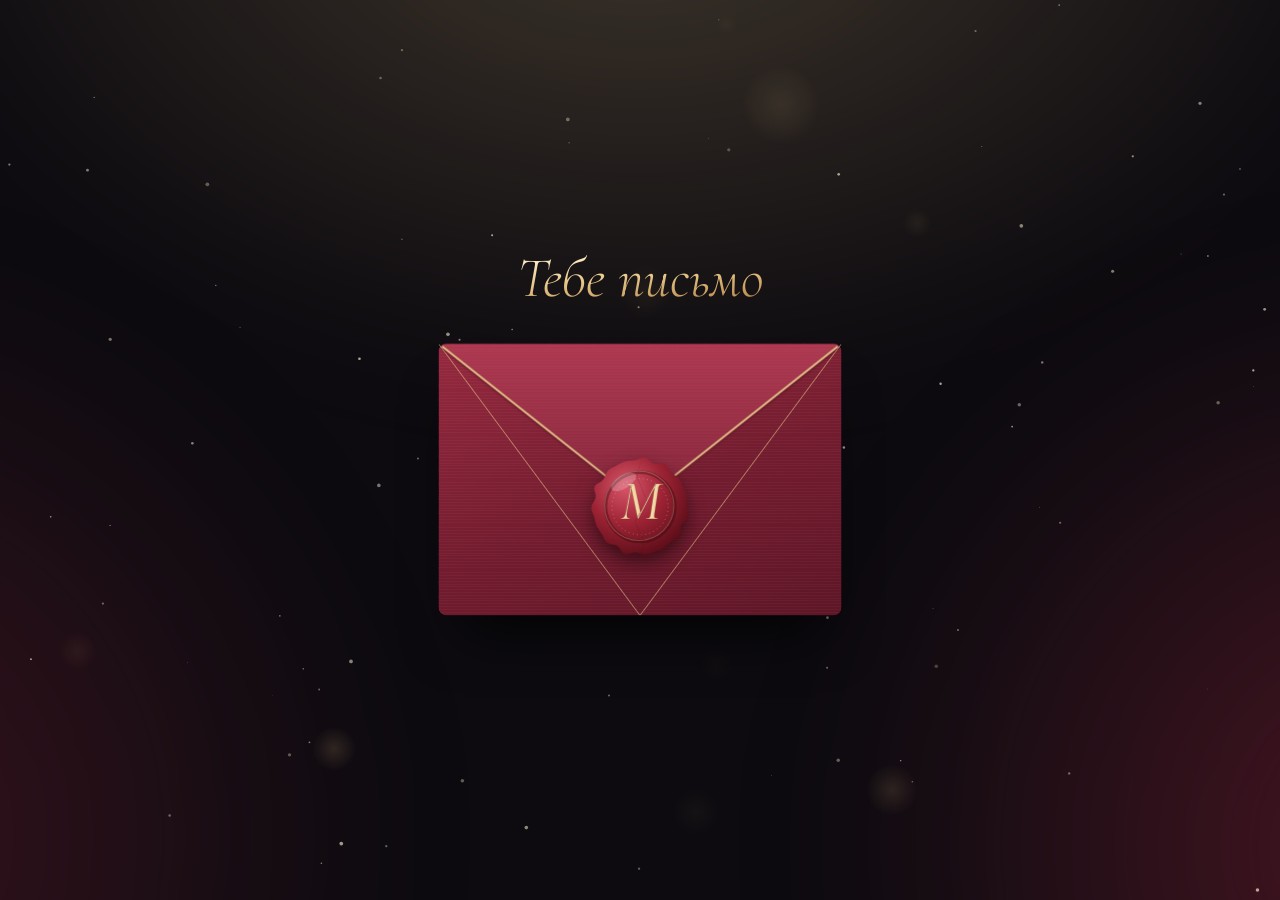
==== commit 04ac3b45: "Time-based confetti that always fades within 2.4s Co-Authored-By: Claude Opus 5.5 <noreply@anthropic" ====
--- a/docs/index.html
+++ b/docs/index.html
@@ -1089,9 +1089,10 @@
    EFFECTS: конфетти (на весь экран, поверх сцены)
    =========================================== */
 const cv = $("confetti"), cx = cv.getContext("2d");
-let parts = [], running = false;
+let parts = [], running = false, lastT = 0;
 function sizeCanvas(c, ctx) { const dpr = Math.min(2, devicePixelRatio || 1); c.width = innerWidth * dpr; c.height = innerHeight * dpr; ctx.setTransform(dpr, 0, 0, dpr, 0, 0); }
 sizeCanvas(cv, cx); addEventListener("resize", () => sizeCanvas(cv, cx));
+const LIFE = 2400, FADE = 700; // конфетти живут не дольше 2,4 с на любом устройстве
 function confetti(o) {
   if (reduced) return;
   o = o || {};
@@ -1099,21 +1100,25 @@
   const x0 = o.x != null ? o.x : innerWidth / 2, y0 = o.y != null ? o.y : innerHeight * .55;
   for (let i = 0; i < (o.count || 150); i++) {
     const a = -Math.PI / 2 + (Math.random() - .5) * 2, s = Math.random() * 15 + 7;
-    parts.push({ x: x0, y: y0, vx: Math.cos(a) * s, vy: Math.sin(a) * s, w: Math.random() * 9 + 5, h: Math.random() * 5 + 3, r: Math.random() * 6, vr: (Math.random() - .5) * .35, c: colors[(Math.random() * colors.length) | 0], life: 0, round: Math.random() < .25 });
-  }
-  if (!running) { running = true; requestAnimationFrame(loop); }
-}
-function loop() {
+    parts.push({ x: x0, y: y0, vx: Math.cos(a) * s, vy: Math.sin(a) * s, w: Math.random() * 9 + 5, h: Math.random() * 5 + 3, r: Math.random() * 6, vr: (Math.random() - .5) * .35, c: colors[(Math.random() * colors.length) | 0], age: 0, round: Math.random() < .25 });
+  }
+  if (!running) { running = true; lastT = 0; requestAnimationFrame(loop); }
+}
+function loop(t) {
+  // Движение считается по реальному времени, а не по кадрам
+  const ms = lastT ? Math.min(50, t - lastT) : 16.7; lastT = t;
+  const k = ms / 16.7;
   cx.clearRect(0, 0, innerWidth, innerHeight);
   parts.forEach((p) => {
-    p.life++; p.vy += .3; p.vx *= .985; p.vy *= .985; p.x += p.vx + Math.sin(p.life / 9 + p.r) * .6; p.y += p.vy; p.r += p.vr;
-    cx.globalAlpha = Math.max(0, 1 - Math.max(0, p.life - 140) / 50);
+    p.age += ms; p.vy += .3 * k; const drag = Math.pow(.985, k); p.vx *= drag; p.vy *= drag;
+    p.x += (p.vx + Math.sin(p.age / 150 + p.r) * .6) * k; p.y += p.vy * k; p.r += p.vr * k;
+    cx.globalAlpha = Math.max(0, 1 - Math.max(0, p.age - (LIFE - FADE)) / FADE);
     cx.save(); cx.translate(p.x, p.y); cx.rotate(p.r); cx.fillStyle = p.c;
-    if (p.round) { cx.beginPath(); cx.arc(0, 0, p.h * .7, 0, 7); cx.fill(); } else cx.fillRect(-p.w / 2, -p.h / 2, p.w, p.h * Math.abs(Math.cos(p.life / 7 + p.r)) + .5);
+    if (p.round) { cx.beginPath(); cx.arc(0, 0, p.h * .7, 0, 7); cx.fill(); } else cx.fillRect(-p.w / 2, -p.h / 2, p.w, p.h * Math.abs(Math.cos(p.age / 120 + p.r)) + .5);
     cx.restore();
   });
   cx.globalAlpha = 1;
-  parts = parts.filter((p) => p.life < 190 && p.y < innerHeight + 40);
+  parts = parts.filter((p) => p.age < LIFE && p.y < innerHeight + 40);
   if (parts.length) requestAnimationFrame(loop); else { running = false; cx.clearRect(0, 0, innerWidth, innerHeight); }
 }
 
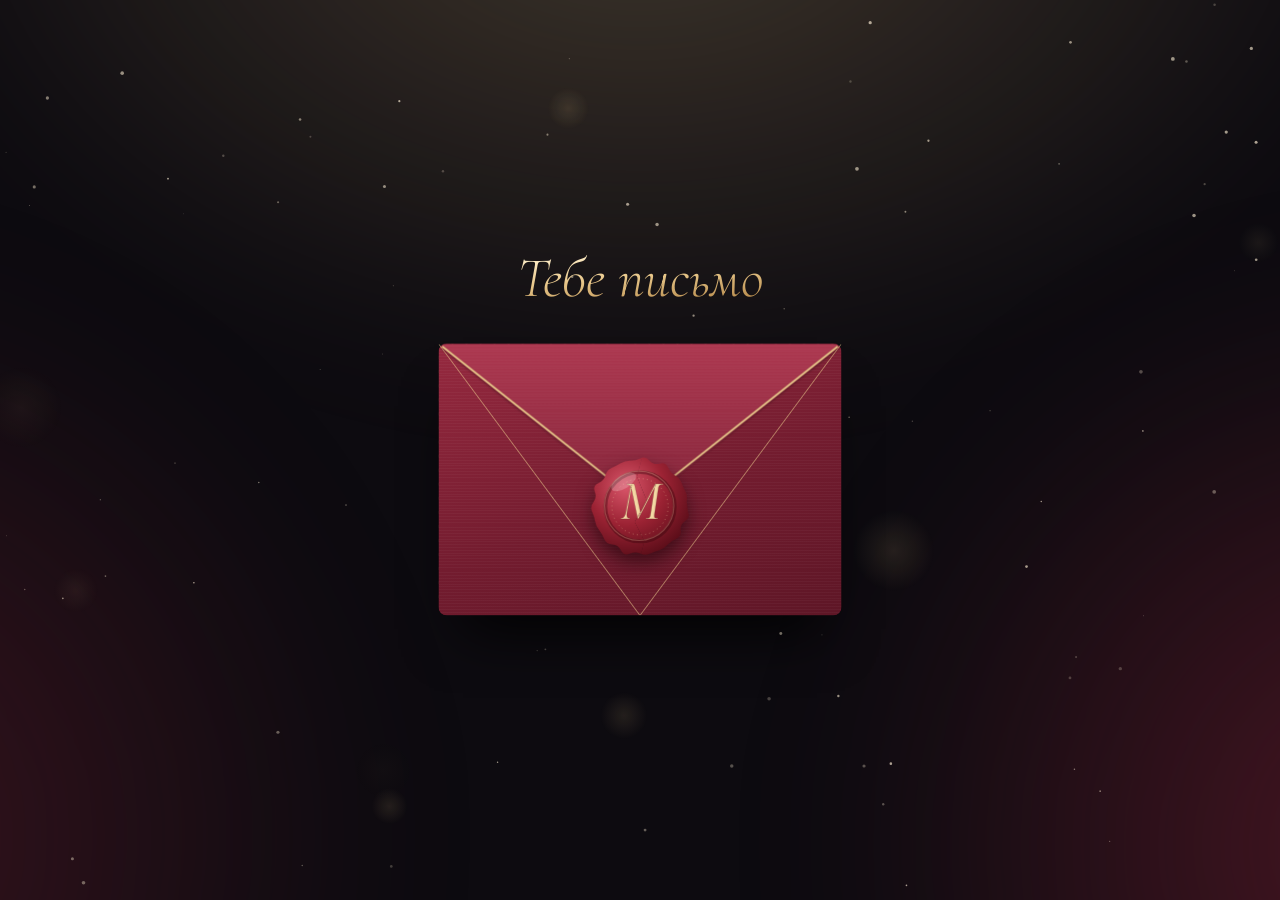
==== commit 93649bad: "Remove redundant invitation label above the name Co-Authored-By: Claude Opus 5.5 <noreply@anthropic." ====
--- a/docs/index.html
+++ b/docs/index.html
@@ -469,7 +469,6 @@
     <section class="slide s-who" data-step="who" data-info aria-label="Приглашение на день рождения">
       <div class="balloons" id="balloonsWho"></div>
       <div class="inner">
-        <p class="kicker reveal-down" style="--d:0">Приглашение</p>
         <h2 class="who-name reveal-l" style="--d:1" data-f="name"></h2>
         <p class="who-sub reveal-r" style="--d:2">приглашает тебя на свой</p>
         <svg class="age-svg" viewBox="0 0 960 560" role="img" aria-label="день рождения">
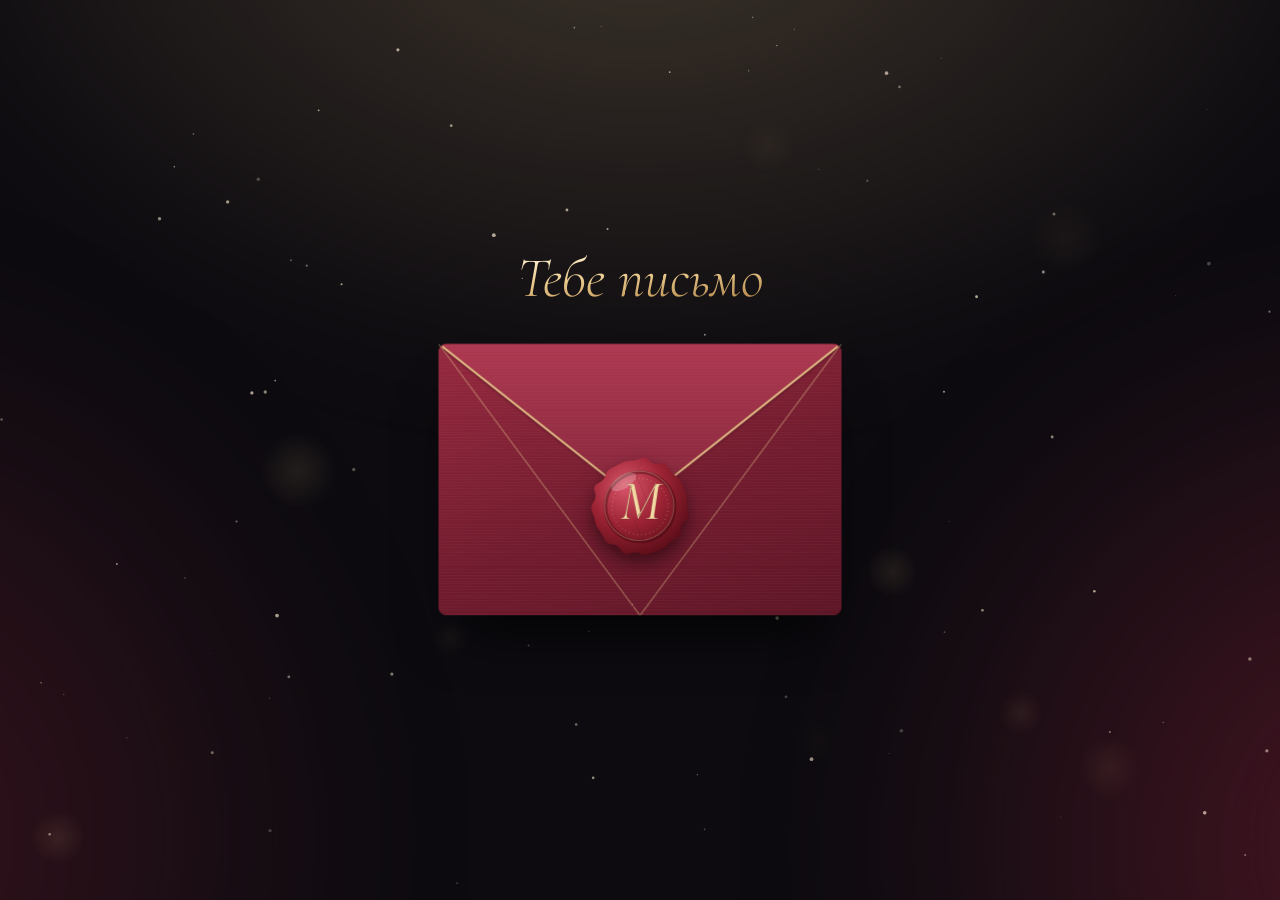
==== commit 90ca9cca: "Folded letter flies out on an arc and unfolds into the invitation card Co-Authored-By: Claude Opus 5" ====
--- a/docs/index.html
+++ b/docs/index.html
@@ -168,7 +168,7 @@
    =========================================== */
 .s-intro .inner { justify-content: center; gap: 80px; }
 .intro-title { font: italic 300 120px/1 var(--font-display); }
-.env-wrap { position: relative; width: 860px; height: 580px; cursor: pointer; opacity: 0; }
+.env-wrap { position: relative; width: 860px; height: 580px; cursor: pointer; opacity: 0; perspective: 2400px; }
 .slide.visible .env-wrap { animation: arrive 1.8s .35s var(--ease-out-expo) forwards, float 5s 2.3s ease-in-out infinite; }
 @keyframes arrive {
   0% { opacity: 0; transform: translateY(-1350px) rotate(-26deg) scale(.7); }
@@ -178,19 +178,40 @@
   100% { opacity: 1; transform: none; } }
 @keyframes float { 0%, 100% { opacity: 1; transform: none; } 50% { opacity: 1; transform: translateY(-16px) rotate(-.8deg); } }
 /* После открытия «камера» влетает в письмо */
-.s-intro.opened .env-wrap { opacity: 1; transform-origin: 50% 200px; animation: zoomInto 1.3s 2s cubic-bezier(.7,0,.25,1) forwards; }
+.s-intro.opened .env-wrap { opacity: 1; transform-origin: 50% 290px; animation: zoomInto 1.2s 5.4s cubic-bezier(.7,0,.25,1) forwards; }
 @keyframes zoomInto { 0% { opacity: 1; transform: none; filter: none; } 65% { opacity: 1; } 100% { opacity: 0; transform: scale(3.8); filter: blur(8px); } }
 
 .envelope { position: absolute; inset: 0; perspective: 2200px; }
 .env-back { position: absolute; inset: 0; border-radius: 18px; box-shadow: 0 80px 120px -50px rgba(0,0,0,.9);
   background: radial-gradient(circle, rgba(232,199,138,.22) 0 3px, transparent 4px) 0 0 / 30px 30px, radial-gradient(circle, rgba(232,199,138,.12) 0 2px, transparent 3px) 15px 15px / 30px 30px, #4a1120; }
-.letter { position: absolute; left: 50px; right: 50px; top: 40px; height: 500px; border-radius: 10px; z-index: 2;
-  background: linear-gradient(180deg, #fbf4e6, #efe1c6); color: var(--wine); display: flex; flex-direction: column; align-items: center; padding-top: 48px; gap: 6px;
-  box-shadow: 0 0 0 rgba(255,220,150,0); }
-.letter::before { content: ""; position: absolute; inset: 18px; border: 2px solid rgba(169,123,60,.45); border-radius: 4px; }
-.letter .l1 { font: 600 22px var(--font-body); letter-spacing: .36em; text-transform: uppercase; color: var(--gold-lo); }
-.letter .l2 { font: italic 300 112px/.95 var(--font-display); text-align: center; margin: 22px 0 14px; }
-.letter .l3 { font: italic 400 46px var(--font-display); color: #3a2a20; }
+.letter { position: absolute; left: 50px; right: 50px; top: 70px; height: 200px; border-radius: 6px; z-index: 2; }
+.folded-back { position: absolute; inset: 0; border-radius: 6px; display: grid; place-items: center;
+  background: radial-gradient(circle, rgba(169,123,60,.22) 0 2px, transparent 3px) 0 0 / 22px 22px, linear-gradient(180deg, #fbf4e6, #ecdcbc);
+  box-shadow: inset 0 0 0 2px rgba(169,123,60,.35), 0 10px 30px rgba(0,0,0,.35); }
+.monogram { width: 120px; height: 120px; border-radius: 50%; display: grid; place-items: center; border: 3px solid #b98f4e; box-shadow: inset 0 0 0 7px #fbf4e6, inset 0 0 0 9px rgba(185,143,78,.6);
+  font: italic 500 74px/1 var(--font-display); color: #9c6f32; padding-bottom: 8px; }
+
+/* --- Письмо, которое вылетает и разворачивается (три створки) --- */
+.card3d { position: absolute; left: 50px; top: -210px; width: 760px; height: 200px; z-index: 8; opacity: 0; transform-style: preserve-3d; pointer-events: none; }
+.card3d .panel { position: absolute; left: 0; right: 0; transform-style: preserve-3d; }
+.card3d .mid { top: 0; height: 200px; }
+.card3d .top { bottom: 100%; height: 170px; transform-origin: 50% 100%; transform: translateZ(6px) rotateX(-180deg); }
+.card3d .bot { top: 100%; height: 170px; transform-origin: 50% 0; transform: translateZ(2px) rotateX(180deg); }
+.card3d .face { position: absolute; inset: 0; backface-visibility: hidden; -webkit-backface-visibility: hidden; display: flex; flex-direction: column; align-items: center; justify-content: center;
+  background: linear-gradient(180deg, #fbf4e6, #f1e4c9); color: var(--wine); }
+.card3d .top .face.front { border-radius: 6px 6px 0 0; box-shadow: inset 0 -10px 16px -12px rgba(120,80,30,.4); justify-content: flex-end; padding-bottom: 26px; gap: 14px; }
+.card3d .bot .face.front { border-radius: 0 0 6px 6px; box-shadow: inset 0 10px 16px -12px rgba(120,80,30,.4); justify-content: flex-start; padding-top: 24px; gap: 8px; }
+.card3d .face.back { transform: rotateX(180deg); background: radial-gradient(circle, rgba(169,123,60,.22) 0 2px, transparent 3px) 0 0 / 22px 22px, linear-gradient(180deg, #fbf4e6, #ecdcbc);
+  box-shadow: inset 0 0 0 2px rgba(169,123,60,.35); border-radius: 6px; }
+.card3d .face.back { display: grid; place-items: center; }
+.card3d .mid .face { box-shadow: 0 30px 80px -20px rgba(0,0,0,.6); }
+.c-eb { font: 600 24px var(--font-body); letter-spacing: .4em; padding-left: .4em; text-transform: uppercase; color: var(--gold-lo); }
+.c-orn { display: flex; align-items: center; gap: 12px; color: var(--gold-lo); }
+.c-orn::before, .c-orn::after { content: ""; width: 90px; height: 1.5px; background: currentColor; opacity: .6; }
+.c-orn i { width: 9px; height: 9px; border: 1.5px solid currentColor; transform: rotate(45deg); }
+.c-main { font: italic 300 96px/1 var(--font-display); color: var(--wine); }
+.c-date { font: 500 34px var(--font-body); color: #3a2a20; }
+.c-place { font: italic 400 36px var(--font-display); color: #6b5440; }
 .env-front { position: absolute; inset: 0; z-index: 3; border-radius: 18px;
   background: repeating-linear-gradient(0deg, rgba(255,255,255,.03) 0 2px, transparent 2px 6px), linear-gradient(160deg, #96293f, #731c2f 55%, #5e1626);
   clip-path: polygon(0 0, 50% 56%, 100% 0, 100% 100%, 0 100%); }
@@ -231,13 +252,24 @@
 
 /* --- Клапан и письмо --- */
 .opened .env-flap { animation: flapOpen 1s .4s cubic-bezier(.4,0,.2,1) forwards; }
-.opened .letter { animation: letterOut 1.5s 1s var(--ease-out-expo) forwards; }
-@keyframes flapOpen { 0% { transform: rotateX(0); z-index: 4; } 49% { z-index: 4; } 50% { z-index: 1; } 100% { transform: rotateX(180deg); z-index: 1; } }
-@keyframes letterOut {
-  0% { transform: translateY(0); z-index: 2; }
-  45% { transform: translateY(-70%) rotate(-2deg); z-index: 2; }
-  46% { z-index: 5; }
-  100% { transform: translateY(-18%) scale(1.14) rotate(0); z-index: 5; box-shadow: 0 0 120px rgba(255,220,150,.55); } }
+.opened .letter { animation: letterOut 1s 1s cubic-bezier(.3,0,.3,1) forwards; }
+@keyframes letterOut { 0% { transform: translateY(0); z-index: 2; } 50% { transform: translateY(-150px); z-index: 2; } 51% { z-index: 5; } 99% { opacity: 1; } 100% { transform: translateY(-280px); z-index: 5; opacity: 0; } }
+/* Конверт падает вниз и исчезает */
+.opened .envelope { animation: envDrop 1s 2.1s cubic-bezier(.55,0,.8,.4) forwards; }
+@keyframes envDrop { to { transform: translateY(900px) rotate(10deg); opacity: 0; } }
+/* Письмо летит по дуге с поворотами и выходит в центр */
+.opened .card3d { animation: cardFly 1.7s 2s cubic-bezier(.45,.05,.3,1) forwards; }
+@keyframes cardFly {
+  0% { opacity: 1; transform: none; }
+  30% { opacity: 1; transform: translate(-110px, 10px) rotate(-11deg) rotateY(-32deg) scale(1.06); }
+  58% { opacity: 1; transform: translate(90px, 290px) rotate(8deg) rotateY(24deg) scale(1.16); }
+  80% { opacity: 1; transform: translate(-14px, 420px) rotate(-2.5deg) rotateY(-7deg) scale(1.22); }
+  100% { opacity: 1; transform: translate(0, 395px) scale(1.2); } }
+/* Створки разворачиваются: сначала верхняя, потом нижняя */
+.opened .card3d .top { animation: unfoldTop .75s 3.75s cubic-bezier(.3,1.35,.5,1) forwards; }
+.opened .card3d .bot { animation: unfoldBot .75s 4.05s cubic-bezier(.3,1.35,.5,1) forwards; }
+@keyframes unfoldTop { to { transform: translateZ(0) rotateX(0); } }
+@keyframes unfoldBot { to { transform: translateZ(0) rotateX(0); } }
 
 .intro-hint { font: 600 28px var(--font-body); letter-spacing: .3em; padding-left: .3em; text-transform: uppercase; color: var(--muted); opacity: 0; min-height: 34px; }
 .slide.visible .intro-hint { animation: breathe 2.4s 2.3s ease-in-out infinite; } /* без fill-mode: до приземления конверта подсказка скрыта */
@@ -440,9 +472,20 @@
         <div class="intro-title gold-text reveal" style="--d:0">Тебе письмо</div>
         <div class="env-wrap" id="envelope" role="button" tabindex="0" aria-label="Открыть приглашение">
           <div class="burst" aria-hidden="true"></div>
+          <div class="card3d" id="card3d" aria-hidden="true">
+            <div class="panel mid"><div class="face front"><div class="c-main">на день рождения</div></div></div>
+            <div class="panel top">
+              <div class="face front"><div class="c-eb">Приглашение</div><div class="c-orn"><i></i></div></div>
+              <div class="face back"><div class="monogram" data-f="initial">М</div></div>
+            </div>
+            <div class="panel bot">
+              <div class="face front"><div class="c-date" data-f="dateTime">6 декабря · 13:00</div><div class="c-place" data-f="place">Ресторан «Мансарда»</div></div>
+              <div class="face back"><div class="monogram" data-f="initial">М</div></div>
+            </div>
+          </div>
           <div class="envelope">
             <div class="env-back"></div>
-            <div class="letter"><span class="l1">Приглашение</span><span class="l2">на день<br>рождения</span><span class="l3" data-f="dateShort">6 декабря</span></div>
+            <div class="letter"><div class="folded-back"><div class="monogram" data-f="initial">М</div></div></div>
             <div class="env-front"></div>
             <div class="env-flap"><svg class="flap-edge" viewBox="0 0 860 348" preserveAspectRatio="none" aria-hidden="true"><path d="M8 6L430 340L852 6"/></svg></div>
             <button class="seal" id="seal" type="button" aria-label="Сломать печать и открыть приглашение"><span class="half l"></span><span class="half r"></span></button>
@@ -946,8 +989,10 @@
   deck.slides[0].classList.add("opened");
   const r = $("seal").getBoundingClientRect(), x = r.left + r.width / 2, y = r.top + r.height / 2;
   setTimeout(() => confetti({ x, y, count: 150, gold: true }), 200);             // искры от печати
-  setTimeout(() => confetti({ x, y: y - r.height * 1.4, count: 90, gold: true }), 1500); // письмо вылетает
-  setTimeout(() => deck.show(1), reduced ? 200 : 3000);
+  // Письмо развернулось — золотые искры из его центра
+  setTimeout(() => { const c = $("card3d").getBoundingClientRect(); // из верхних углов, чтобы не закрывать текст
+    confetti({ x: c.left + 30, y: c.top - 60, count: 70, gold: true }); confetti({ x: c.right - 30, y: c.top - 60, count: 70, gold: true }); }, 4300);
+  setTimeout(() => deck.show(1), reduced ? 200 : 6100);
 }
 $("seal").addEventListener("click", (e) => { e.stopPropagation(); openEnvelope(); });
 envWrap.addEventListener("click", openEnvelope);
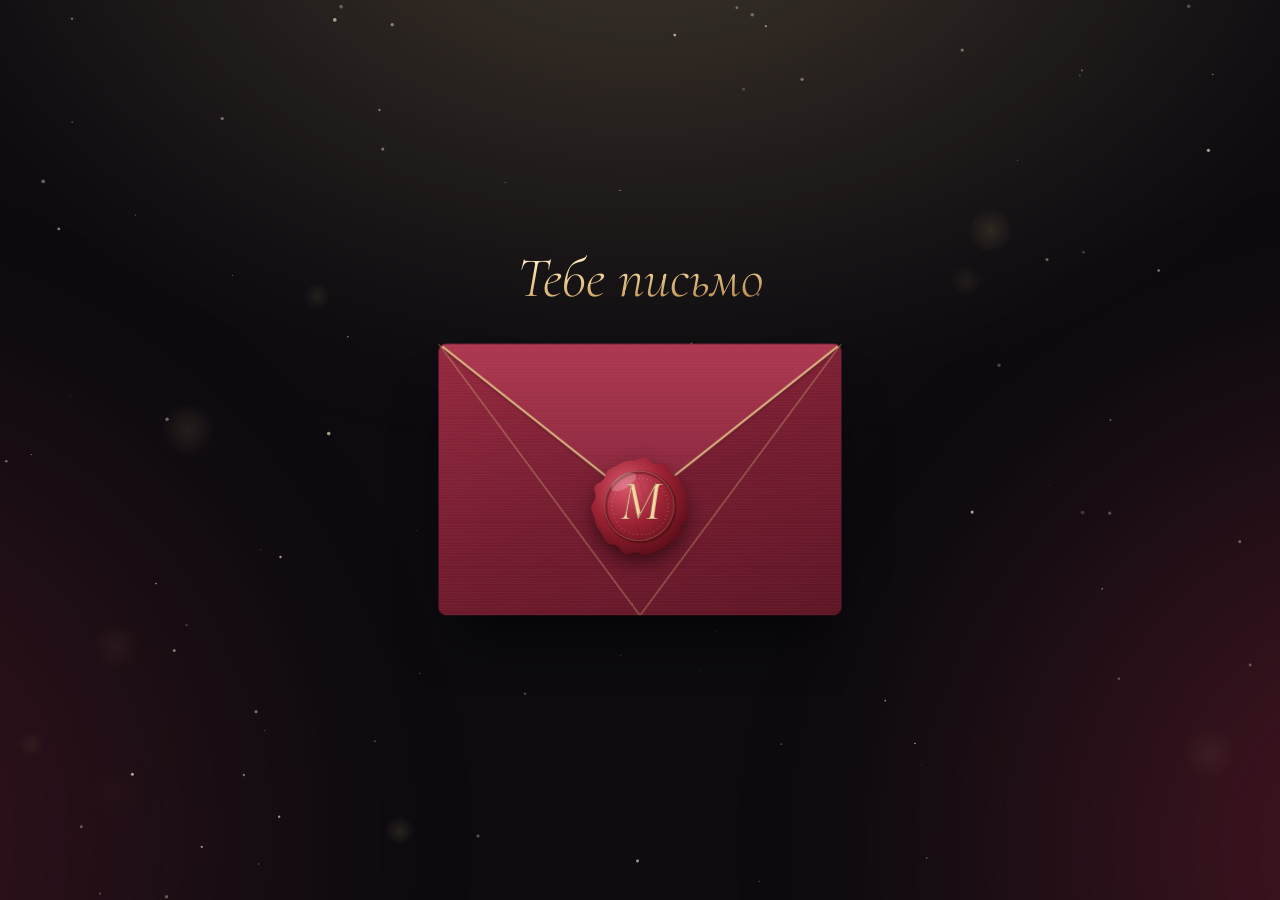
==== commit 90d3ee2c: "Drop date and venue from the unfolded letter Co-Authored-By: Claude Opus 5.5 <noreply@anthropic.com>" ====
--- a/docs/index.html
+++ b/docs/index.html
@@ -200,7 +200,7 @@
 .card3d .face { position: absolute; inset: 0; backface-visibility: hidden; -webkit-backface-visibility: hidden; display: flex; flex-direction: column; align-items: center; justify-content: center;
   background: linear-gradient(180deg, #fbf4e6, #f1e4c9); color: var(--wine); }
 .card3d .top .face.front { border-radius: 6px 6px 0 0; box-shadow: inset 0 -10px 16px -12px rgba(120,80,30,.4); justify-content: flex-end; padding-bottom: 26px; gap: 14px; }
-.card3d .bot .face.front { border-radius: 0 0 6px 6px; box-shadow: inset 0 10px 16px -12px rgba(120,80,30,.4); justify-content: flex-start; padding-top: 24px; gap: 8px; }
+.card3d .bot .face.front { border-radius: 0 0 6px 6px; box-shadow: inset 0 10px 16px -12px rgba(120,80,30,.4); justify-content: center; }
 .card3d .face.back { transform: rotateX(180deg); background: radial-gradient(circle, rgba(169,123,60,.22) 0 2px, transparent 3px) 0 0 / 22px 22px, linear-gradient(180deg, #fbf4e6, #ecdcbc);
   box-shadow: inset 0 0 0 2px rgba(169,123,60,.35); border-radius: 6px; }
 .card3d .face.back { display: grid; place-items: center; }
@@ -479,7 +479,7 @@
               <div class="face back"><div class="monogram" data-f="initial">М</div></div>
             </div>
             <div class="panel bot">
-              <div class="face front"><div class="c-date" data-f="dateTime">6 декабря · 13:00</div><div class="c-place" data-f="place">Ресторан «Мансарда»</div></div>
+              <div class="face front"><div class="c-orn"><i></i></div></div>
               <div class="face back"><div class="monogram" data-f="initial">М</div></div>
             </div>
           </div>
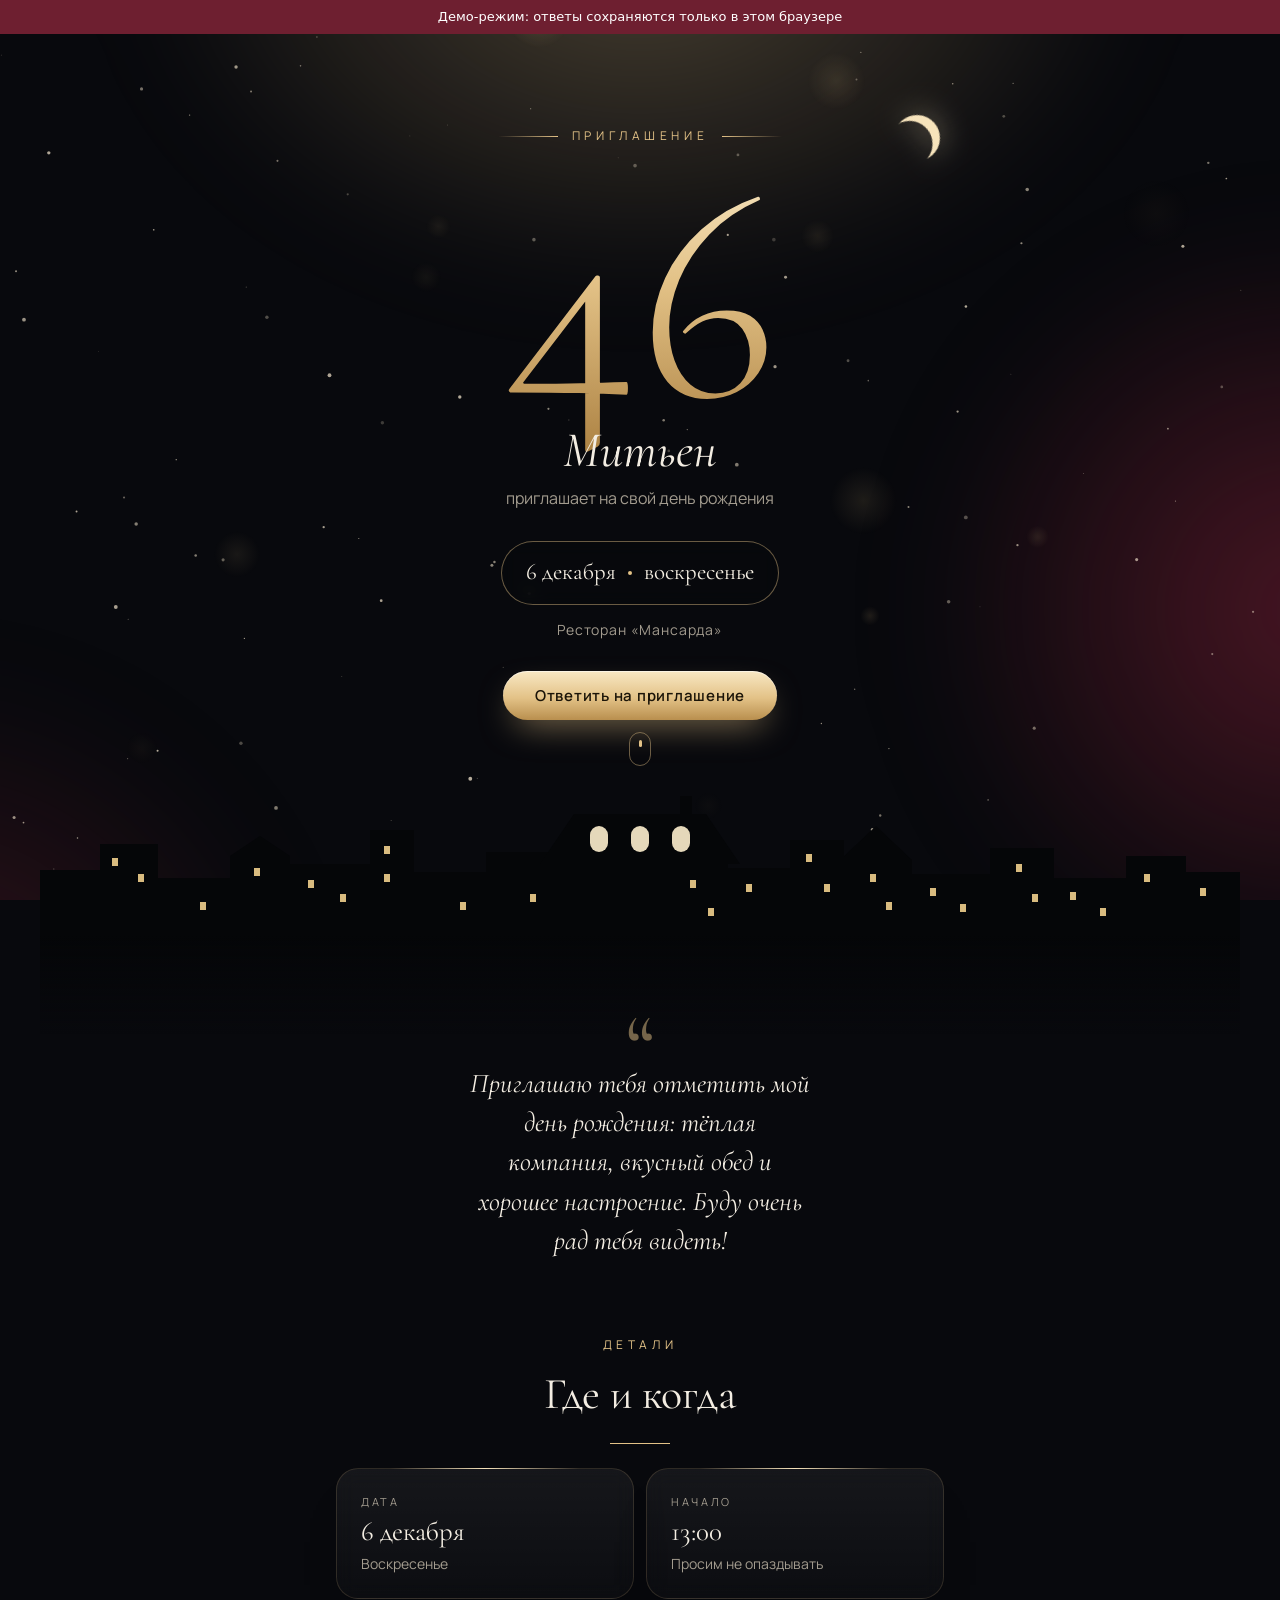
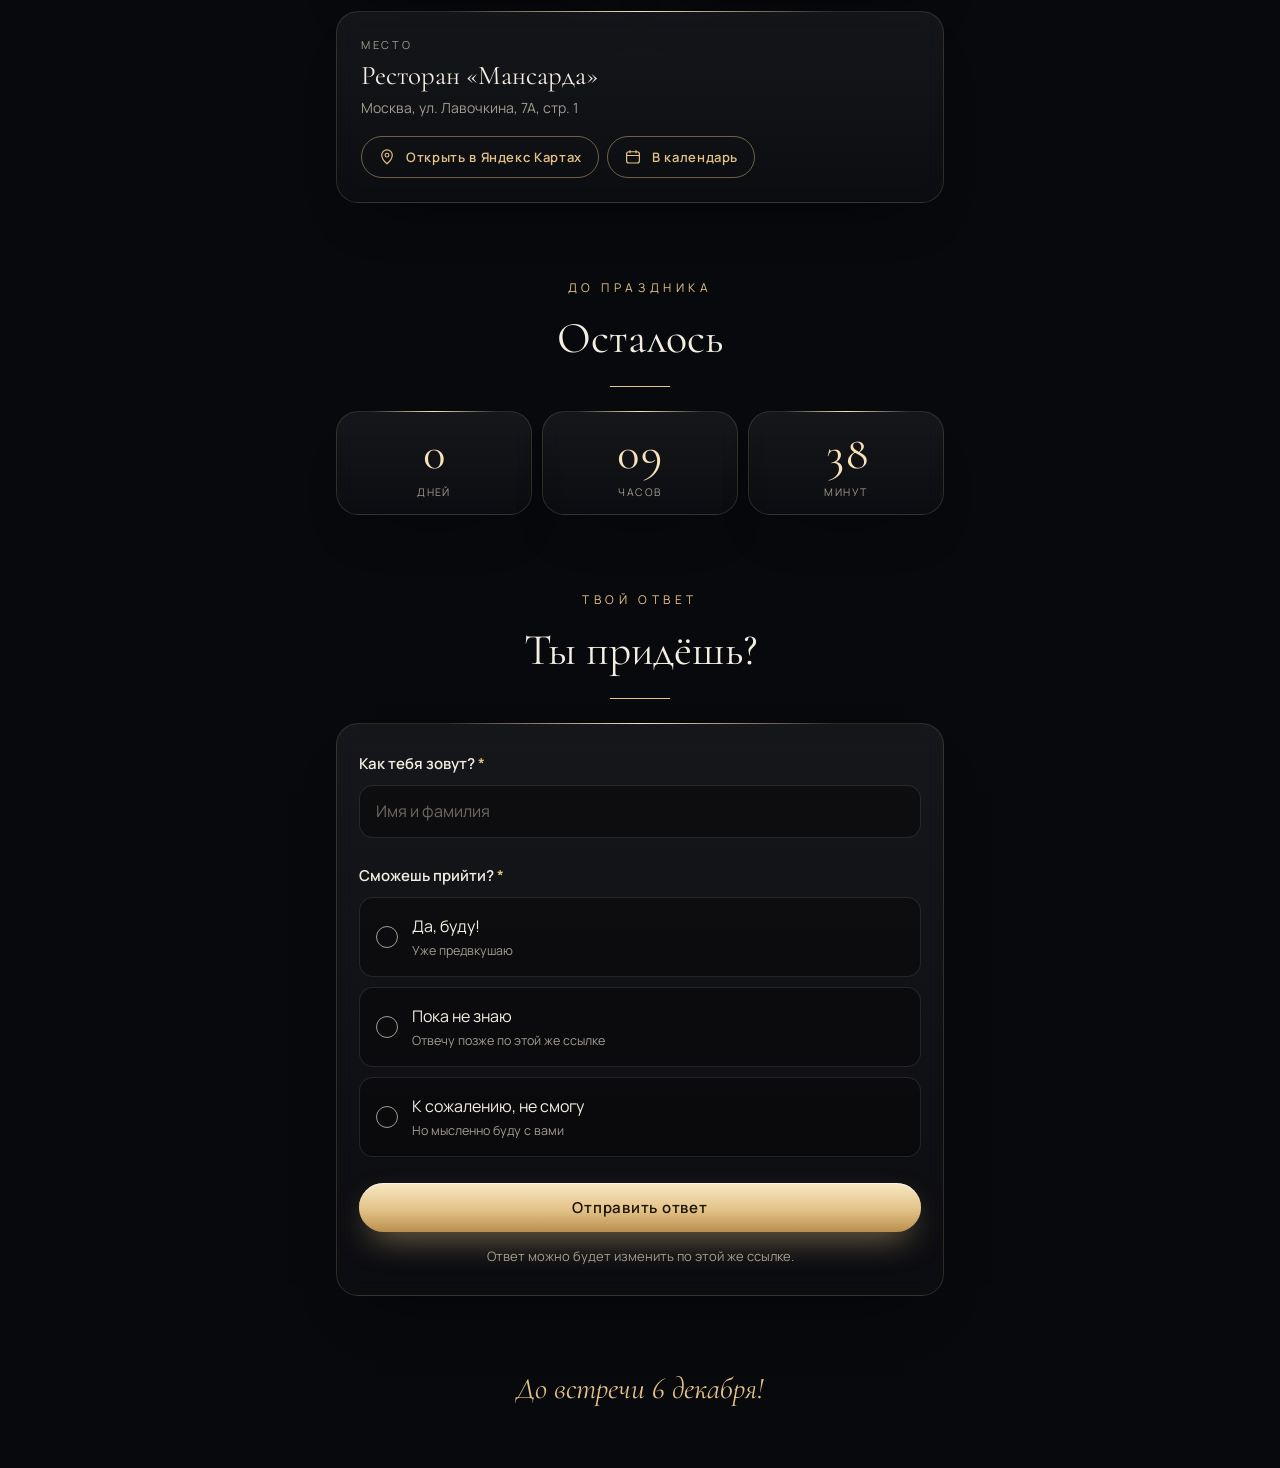
==== commit 5c031670: "Return to night-city design with drawn 46; new RSVP fields and Sheets backend - Restore the 'Ogni ma" ====
--- a/docs/index.html
+++ b/docs/index.html
@@ -1,1222 +1,265 @@
-<!DOCTYPE html>
+<!doctype html>
 <html lang="ru">
 <head>
-<meta charset="UTF-8">
-<meta name="viewport" content="width=device-width, initial-scale=1.0, viewport-fit=cover">
+<meta charset="utf-8">
+<meta name="viewport" content="width=device-width,initial-scale=1,viewport-fit=cover">
 <title>Митьен приглашает на день рождения</title>
-<meta name="description" content="6 декабря, 13:00 · Ресторан «Мансарда». Открой, чтобы ответить на приглашение.">
+<meta name="description" content="6 декабря, ресторан «Мансарда». Ответь, пожалуйста, придёшь ли ты.">
 <meta property="og:type" content="website">
-<meta property="og:title" content="Митьен приглашает на день рождения">
+<meta property="og:title" content="Митьен приглашает на свой день рождения">
 <meta property="og:description" content="6 декабря, 13:00 · Ресторан «Мансарда». Открой, чтобы ответить на приглашение.">
 <meta property="og:image" content="og-image.png">
-<meta property="og:image:width" content="1200">
-<meta property="og:image:height" content="630">
-<meta name="twitter:card" content="summary_large_image">
-<meta name="theme-color" content="#0d0b10">
-<link rel="icon" href="data:image/svg+xml,%3Csvg xmlns='http://www.w3.org/2000/svg' viewBox='0 0 64 64'%3E%3Ccircle cx='32' cy='32' r='30' fill='%237c1f33'/%3E%3Ctext x='32' y='42' font-family='Georgia,serif' font-style='italic' font-size='34' text-anchor='middle' fill='%23f3d9a4'%3E%D0%9C%3C/text%3E%3C/svg%3E">
+<meta name="theme-color" content="#08090d">
+<link rel="icon" href="data:image/svg+xml,%3Csvg xmlns='http://www.w3.org/2000/svg' viewBox='0 0 64 64'%3E%3Crect width='64' height='64' rx='14' fill='%230b0c11'/%3E%3Ctext x='32' y='44' font-family='Georgia,serif' font-size='34' text-anchor='middle' fill='%23e3c287'%3E46%3C/text%3E%3C/svg%3E">
 <link rel="preconnect" href="https://fonts.googleapis.com">
 <link rel="preconnect" href="https://fonts.gstatic.com" crossorigin>
-<link href="https://fonts.googleapis.com/css2?family=Cormorant+Garamond:ital,wght@0,300;0,400;0,500;0,600;1,300;1,400;1,500&family=Golos+Text:wght@400;500;600;700&display=swap" rel="stylesheet">
-<script src="config.js"></script>
+<link href="https://fonts.googleapis.com/css2?family=Cormorant+Garamond:ital,wght@0,300;0,400;0,500;1,400&family=Manrope:wght@400;500;600&display=swap&subset=cyrillic" rel="stylesheet">
+<link rel="stylesheet" href="base.css">
 <style>
-/* ===========================================
-   CSS CUSTOM PROPERTIES (THEME) — «Ночь в Мансарде»
-   Ночь, золото и бордо. Меняйте цвета здесь — изменится весь дизайн.
-   =========================================== */
 :root {
-  --night: #0d0b10;
-  --night-2: #18121b;
-  --cream: #f6ecdc;
-  --muted: #b3a896;
-  --gold: #e8c78a;
-  --gold-hi: #fff1cf;
-  --gold-lo: #a97b3c;
-  --wine: #7c1f33;
-  --wine-hi: #a8344c;
-  --error: #ff9b9b;
-
-  --stage-bg: transparent;
-  --slide-bg: transparent;
-
-  --font-display: "Cormorant Garamond", serif;
-  --font-body: "Golos Text", sans-serif;
-
-  --ease-out-expo: cubic-bezier(0.16, 1, 0.3, 1);
-  --spring: cubic-bezier(.34, 1.56, .64, 1);
+  --bg: #08090d; --text: #f3ede2; --muted: #a39c8f; --accent: #e3c287;
+  --line: rgba(227,194,135,.16); --line-strong: rgba(227,194,135,.45);
+  --card-bg: linear-gradient(180deg, rgba(255,255,255,.06), rgba(255,255,255,.02));
+  --input-bg: rgba(0,0,0,.32); --input-border: rgba(255,255,255,.1); --placeholder: #6f695f;
+  --focus: rgba(227,194,135,.16); --choice-on: rgba(227,194,135,.09);
+  --chip-on-bg: linear-gradient(180deg,#f6e3bb,#e3c287); --chip-on-text: #1b1408;
+  --btn-bg: linear-gradient(180deg,#f8e8c4,#e3c287 55%,#b98f4e); --btn-text: #1b1408;
+  --btn-shadow: 0 14px 34px -12px rgba(227,194,135,.65), inset 0 1px 0 rgba(255,255,255,.55);
+  --danger: #e38787; --radius: 22px;
+  --display: "Cormorant Garamond", Georgia, serif; --sans: "Manrope", system-ui, sans-serif;
 }
-
-/* ===========================================
-   BASE STYLES
-   =========================================== */
-* { margin: 0; padding: 0; box-sizing: border-box; -webkit-tap-highlight-color: transparent; }
-
-/* ===========================================
-   FIXED STAGE: MANDATORY BASE STYLES (viewport-base.css)
-   Сцена вертикальная 1080×1920 — по согласованию с заказчиком
-   (все гости смотрят с телефона). Слайды рисуются в этом размере
-   и масштабируются целиком, без перестройки.
-   =========================================== */
-html, body { width: 100%; height: 100%; margin: 0; overflow: hidden; background: var(--stage-bg, #000); }
-.deck-viewport { position: fixed; inset: 0; overflow: hidden; background: var(--stage-bg, #000); }
-.deck-stage { position: absolute; left: 0; top: 0; width: 1080px; height: 1920px; overflow: hidden; transform-origin: 0 0; background: var(--slide-bg, #fff); }
-.slide { position: absolute; inset: 0; width: 1080px; height: 1920px; overflow: hidden; display: block; visibility: hidden; opacity: 0; pointer-events: none; background: var(--slide-bg, #fff); }
-.slide.active, .slide.visible { visibility: visible; opacity: 1; pointer-events: auto; z-index: 1; }
-img, video, canvas, svg { max-width: 100%; max-height: 100%; }
-.deck-controls { position: fixed; left: 50%; bottom: 22px; transform: translateX(-50%); z-index: 1000; }
-@media print {
-  html, body { width: 1080px; height: auto; overflow: visible; background: #fff; }
-  .deck-viewport { position: static; overflow: visible; background: #fff; }
-  .deck-stage { position: static; width: auto; height: auto; transform: none !important; background: none; }
-  .slide { position: relative; display: block !important; visibility: visible !important; opacity: 1 !important; pointer-events: auto !important; width: 1080px; height: 1920px; break-after: page; page-break-after: always; }
-  .slide:last-child { break-after: auto; page-break-after: auto; }
-  .deck-controls { display: none !important; }
-}
-@media (prefers-reduced-motion: reduce) {
-  *, *::before, *::after { animation-duration: 0.01ms !important; transition-duration: 0.2s !important; }
-}
-
-/* Браузер прокручивает контейнеры с overflow:hidden к полю ввода при фокусе —
-   overflow:clip запрещает такую прокрутку (плюс страховка в JS ниже) */
-.deck-viewport, .deck-stage, .slide, .inner { overflow: clip; }
-[hidden] { display: none !important; }
-
-/* ===========================================
-   ATMOSPHERE: фон на весь экран (за сценой)
-   Тёплые размытые свечения + канвас с золотой пылью и снегом.
-   Слайды прозрачные, поэтому поля сверху/снизу на телефоне
-   выглядят как продолжение картинки.
-   =========================================== */
-body { background: var(--night); color: var(--cream); font-family: var(--font-body); }
-.atmo { position: fixed; inset: 0; pointer-events: none; overflow: hidden; }
-.atmo i { position: absolute; border-radius: 50%; filter: blur(70px); animation: drift 18s ease-in-out infinite alternate; }
-.atmo .g1 { width: 120vmax; height: 80vmax; left: calc(50% - 60vmax); top: -50vmax; background: radial-gradient(closest-side, rgba(232,199,138,.24), transparent); }
-.atmo .g2 { width: 90vmax; height: 90vmax; right: -55vmax; top: 30vh; background: radial-gradient(closest-side, rgba(124,31,51,.55), transparent); animation-duration: 24s; }
-.atmo .g3 { width: 90vmax; height: 90vmax; left: -60vmax; bottom: -40vmax; background: radial-gradient(closest-side, rgba(124,31,51,.42), transparent); animation-duration: 29s; }
-@keyframes drift { to { transform: translate(4vw, 3vh) scale(1.12); } }
-#dust, #confetti { position: fixed; inset: 0; width: 100%; height: 100%; pointer-events: none; }
-#confetti { z-index: 2000; }
-
-/* ===========================================
-   SLIDE TRANSITIONS: объёмные переходы между экранами
-   Новый экран прилетает из глубины, прошлый пролетает мимо зрителя.
-   =========================================== */
-.deck-stage { perspective: 2400px; }
-.slide { transform: translate3d(0, 70px, -760px) rotateX(9deg); filter: blur(14px);
-  transition: opacity .8s var(--ease-out-expo), visibility .8s, transform 1.15s var(--ease-out-expo), filter .9s var(--ease-out-expo); }
-.slide.past { transform: translate3d(0, -50px, 560px) rotateX(-7deg); }
-.slide.active { transform: none; filter: none; }
-
-/* ===========================================
-   ANIMATIONS: появление элементов на активном экране
-   Элементы залетают с разных сторон:
-   .reveal — снизу, .reveal-down — сверху, .reveal-l — слева, .reveal-r — справа,
-   .reveal-blur — из размытия, .reveal-pop — пружинкой. Задержка: style="--d:N" (шаг 120 мс).
-   =========================================== */
-.reveal, .reveal-down, .reveal-l, .reveal-r, .reveal-blur, .reveal-pop { opacity: 0; transition-delay: calc(var(--d, 0) * 120ms + 300ms); }
-.reveal, .reveal-down, .reveal-l, .reveal-r { transition-property: opacity, transform; transition-duration: 1.1s; transition-timing-function: var(--ease-out-expo); }
-.reveal { transform: translateY(70px); }
-.reveal-down { transform: translateY(-70px); }
-.reveal-l { transform: translateX(-180px) rotate(-5deg); }
-.reveal-r { transform: translateX(180px) rotate(5deg); }
-.reveal-blur { filter: blur(22px); transform: scale(1.12); transition-property: opacity, filter, transform; transition-duration: 1.6s; transition-timing-function: var(--ease-out-expo); }
-.reveal-pop { transform: scale(.5) rotate(-6deg); transition-property: opacity, transform; transition-duration: .9s; transition-timing-function: var(--spring); }
-.slide.visible :is(.reveal, .reveal-down, .reveal-l, .reveal-r, .reveal-blur, .reveal-pop) { opacity: 1; transform: none; filter: none; }
-
-/* ===========================================
-   TYPOGRAPHY & COMMON COMPONENTS
-   =========================================== */
-.inner { position: absolute; inset: 0; padding: 170px 90px 130px; display: flex; flex-direction: column; align-items: center; text-align: center; }
-.kicker { font: 600 26px/1 var(--font-body); letter-spacing: .36em; padding-left: .36em; text-transform: uppercase; color: var(--gold); }
-.gold-text { background: linear-gradient(175deg, var(--gold-hi) 8%, var(--gold) 48%, var(--gold-lo) 100%); -webkit-background-clip: text; background-clip: text; color: transparent; }
-.title { font: 400 128px/1.02 var(--font-display); letter-spacing: -.01em; }
-.title em { font-style: italic; font-weight: 300; }
-.lead { font: 400 44px/1.4 var(--font-body); color: var(--muted); max-width: 860px; }
-.orn { display: flex; align-items: center; gap: 18px; color: var(--gold); }
-.orn::before, .orn::after { content: ""; width: 120px; height: 2px; background: linear-gradient(90deg, transparent, var(--gold)); }
-.orn::after { transform: scaleX(-1); }
-.orn i { width: 14px; height: 14px; border: 2px solid var(--gold); transform: rotate(45deg); }
-.spacer { flex: 1; }
-
-/* --- Кнопки (крупные, под палец) --- */
-.btn { position: relative; overflow: hidden; isolation: isolate; border: 0; cursor: pointer; text-decoration: none;
-  display: inline-flex; align-items: center; justify-content: center; gap: 20px;
-  min-height: 140px; width: 900px; border-radius: 999px; padding: 0 60px;
-  font: 700 42px/1 var(--font-body); letter-spacing: .02em; color: #241806;
-  background: linear-gradient(180deg, #fbebc6, var(--gold) 55%, var(--gold-lo));
-  box-shadow: 0 30px 60px -26px rgba(232,199,138,.7), inset 0 2px 0 rgba(255,255,255,.6);
-  transition: transform .25s, box-shadow .25s, opacity .25s; }
-.btn::after { content: ""; position: absolute; top: -40%; bottom: -40%; left: -40%; width: 30%; z-index: -1;
-  background: linear-gradient(100deg, transparent, rgba(255,255,255,.65), transparent); transform: skewX(-20deg); animation: shine 4.8s 1.4s infinite; }
-@keyframes shine { 0% { left: -40%; } 32%, 100% { left: 130%; } }
-.btn:active { transform: scale(.98); }
-.btn[disabled] { opacity: .45; cursor: default; box-shadow: none; }
-.btn[disabled]::after { display: none; }
-.btn.ghost { background: transparent; color: var(--gold); border: 3px solid rgba(232,199,138,.55); box-shadow: none; }
-.btn.ghost::after { display: none; }
-.btn svg { width: 54px; height: 54px; flex: none; }
-.link { background: none; border: 0; color: var(--muted); font: 500 34px var(--font-body); padding: 26px 40px; cursor: pointer; }
-.tap-hint { position: absolute; left: 0; right: 0; bottom: 120px; display: flex; align-items: center; justify-content: center; gap: 18px;
-  font: 500 30px var(--font-body); color: var(--muted); letter-spacing: .06em; }
-.tap-hint svg { width: 46px; height: 46px; color: var(--gold); animation: nudge 1.6s ease-in-out infinite; }
-@keyframes nudge { 50% { transform: translateX(14px); } }
-
-/* ===========================================
-   SLIDE 0 — КОНВЕРТ С СУРГУЧНОЙ ПЕЧАТЬЮ
-   Конверт прилетает и мягко покачивается. Нажатие на печать:
-   печать раскалывается → вспышка золотого света и искры → клапан распахивается →
-   письмо вылетает вверх → «камера» влетает в письмо, и начинается история.
-   =========================================== */
-.s-intro .inner { justify-content: center; gap: 80px; }
-.intro-title { font: italic 300 120px/1 var(--font-display); }
-.env-wrap { position: relative; width: 860px; height: 580px; cursor: pointer; opacity: 0; perspective: 2400px; }
-.slide.visible .env-wrap { animation: arrive 1.8s .35s var(--ease-out-expo) forwards, float 5s 2.3s ease-in-out infinite; }
-@keyframes arrive {
-  0% { opacity: 0; transform: translateY(-1350px) rotate(-26deg) scale(.7); }
-  45% { opacity: 1; }
-  70% { transform: translateY(34px) rotate(3deg) scale(1.02); }
-  85% { transform: translateY(-10px) rotate(-1.5deg); }
-  100% { opacity: 1; transform: none; } }
-@keyframes float { 0%, 100% { opacity: 1; transform: none; } 50% { opacity: 1; transform: translateY(-16px) rotate(-.8deg); } }
-/* После открытия «камера» влетает в письмо */
-.s-intro.opened .env-wrap { opacity: 1; transform-origin: 50% 290px; animation: zoomInto 1.2s 5.4s cubic-bezier(.7,0,.25,1) forwards; }
-@keyframes zoomInto { 0% { opacity: 1; transform: none; filter: none; } 65% { opacity: 1; } 100% { opacity: 0; transform: scale(3.8); filter: blur(8px); } }
-
-.envelope { position: absolute; inset: 0; perspective: 2200px; }
-.env-back { position: absolute; inset: 0; border-radius: 18px; box-shadow: 0 80px 120px -50px rgba(0,0,0,.9);
-  background: radial-gradient(circle, rgba(232,199,138,.22) 0 3px, transparent 4px) 0 0 / 30px 30px, radial-gradient(circle, rgba(232,199,138,.12) 0 2px, transparent 3px) 15px 15px / 30px 30px, #4a1120; }
-.letter { position: absolute; left: 50px; right: 50px; top: 70px; height: 200px; border-radius: 6px; z-index: 2; }
-.folded-back { position: absolute; inset: 0; border-radius: 6px; display: grid; place-items: center;
-  background: radial-gradient(circle, rgba(169,123,60,.22) 0 2px, transparent 3px) 0 0 / 22px 22px, linear-gradient(180deg, #fbf4e6, #ecdcbc);
-  box-shadow: inset 0 0 0 2px rgba(169,123,60,.35), 0 10px 30px rgba(0,0,0,.35); }
-.monogram { width: 120px; height: 120px; border-radius: 50%; display: grid; place-items: center; border: 3px solid #b98f4e; box-shadow: inset 0 0 0 7px #fbf4e6, inset 0 0 0 9px rgba(185,143,78,.6);
-  font: italic 500 74px/1 var(--font-display); color: #9c6f32; padding-bottom: 8px; }
-
-/* --- Письмо, которое вылетает и разворачивается (три створки) --- */
-.card3d { position: absolute; left: 50px; top: -210px; width: 760px; height: 200px; z-index: 8; opacity: 0; transform-style: preserve-3d; pointer-events: none; }
-.card3d .panel { position: absolute; left: 0; right: 0; transform-style: preserve-3d; }
-.card3d .mid { top: 0; height: 200px; }
-.card3d .top { bottom: 100%; height: 170px; transform-origin: 50% 100%; transform: translateZ(6px) rotateX(-180deg); }
-.card3d .bot { top: 100%; height: 170px; transform-origin: 50% 0; transform: translateZ(2px) rotateX(180deg); }
-.card3d .face { position: absolute; inset: 0; backface-visibility: hidden; -webkit-backface-visibility: hidden; display: flex; flex-direction: column; align-items: center; justify-content: center;
-  background: linear-gradient(180deg, #fbf4e6, #f1e4c9); color: var(--wine); }
-.card3d .top .face.front { border-radius: 6px 6px 0 0; box-shadow: inset 0 -10px 16px -12px rgba(120,80,30,.4); justify-content: flex-end; padding-bottom: 26px; gap: 14px; }
-.card3d .bot .face.front { border-radius: 0 0 6px 6px; box-shadow: inset 0 10px 16px -12px rgba(120,80,30,.4); justify-content: center; }
-.card3d .face.back { transform: rotateX(180deg); background: radial-gradient(circle, rgba(169,123,60,.22) 0 2px, transparent 3px) 0 0 / 22px 22px, linear-gradient(180deg, #fbf4e6, #ecdcbc);
-  box-shadow: inset 0 0 0 2px rgba(169,123,60,.35); border-radius: 6px; }
-.card3d .face.back { display: grid; place-items: center; }
-.card3d .mid .face { box-shadow: 0 30px 80px -20px rgba(0,0,0,.6); }
-.c-eb { font: 600 24px var(--font-body); letter-spacing: .4em; padding-left: .4em; text-transform: uppercase; color: var(--gold-lo); }
-.c-orn { display: flex; align-items: center; gap: 12px; color: var(--gold-lo); }
-.c-orn::before, .c-orn::after { content: ""; width: 90px; height: 1.5px; background: currentColor; opacity: .6; }
-.c-orn i { width: 9px; height: 9px; border: 1.5px solid currentColor; transform: rotate(45deg); }
-.c-main { font: italic 300 96px/1 var(--font-display); color: var(--wine); }
-.c-date { font: 500 34px var(--font-body); color: #3a2a20; }
-.c-place { font: italic 400 36px var(--font-display); color: #6b5440; }
-.env-front { position: absolute; inset: 0; z-index: 3; border-radius: 18px;
-  background: repeating-linear-gradient(0deg, rgba(255,255,255,.03) 0 2px, transparent 2px 6px), linear-gradient(160deg, #96293f, #731c2f 55%, #5e1626);
-  clip-path: polygon(0 0, 50% 56%, 100% 0, 100% 100%, 0 100%); }
-.env-front::after { content: ""; position: absolute; inset: 0;
-  background: linear-gradient(to top right, transparent calc(50% - 2px), rgba(232,199,138,.55) 50%, transparent calc(50% + 2px)) left bottom / 50% 100% no-repeat,
-              linear-gradient(to top left, transparent calc(50% - 2px), rgba(232,199,138,.55) 50%, transparent calc(50% + 2px)) right bottom / 50% 100% no-repeat; }
-.env-flap { position: absolute; left: 0; right: 0; top: 0; height: 60%; z-index: 4; transform-origin: top; transform-style: preserve-3d; }
-.env-flap::before, .env-flap::after { content: ""; position: absolute; inset: 0; clip-path: polygon(0 0, 100% 0, 50% 100%); backface-visibility: hidden; border-radius: 18px 18px 0 0; }
-.env-flap::before { background: repeating-linear-gradient(0deg, rgba(255,255,255,.03) 0 2px, transparent 2px 6px), linear-gradient(180deg, #ad3850, #84253a); }
-.env-flap::after { background: radial-gradient(circle, rgba(232,199,138,.25) 0 3px, transparent 4px) 0 0 / 30px 30px, #5a1525; transform: rotateX(180deg); }
-.flap-edge { position: absolute; inset: 0; width: 100%; height: 100%; backface-visibility: hidden; overflow: visible; }
-.flap-edge path { fill: none; stroke: var(--gold); stroke-width: 4; stroke-linejoin: round; filter: drop-shadow(0 3px 2px rgba(0,0,0,.35)); }
-
-/* --- Сургучная печать: неровный край, при нажатии раскалывается на две половинки --- */
-.seal { position: absolute; z-index: 6; left: 50%; top: 60%; width: 230px; height: 230px; margin: -115px 0 0 -115px; border: 0; padding: 0; background: none; cursor: pointer;
-  filter: drop-shadow(0 18px 18px rgba(30,4,8,.6)); animation: sealPulse 2.4s 2.4s ease-in-out infinite; }
-.seal::after { content: ""; position: absolute; inset: 14px; border-radius: 50%; border: 4px solid rgba(232,199,138,.7); opacity: 0; animation: ring 2.4s 2.4s ease-out infinite; pointer-events: none; }
-.seal .half { position: absolute; inset: 0; }
-.seal .half svg { width: 100%; height: 100%; display: block; }
-.seal .half.l { clip-path: polygon(0 0, 53% 0, 47% 22%, 56% 44%, 45% 64%, 54% 82%, 49% 100%, 0 100%); }
-.seal .half.r { clip-path: polygon(53% 0, 100% 0, 100% 100%, 49% 100%, 54% 82%, 45% 64%, 56% 44%, 47% 22%); }
-@keyframes sealPulse { 0%, 100% { transform: scale(1); } 50% { transform: scale(1.06); } }
-@keyframes ring { 0% { transform: scale(.9); opacity: .9; } 100% { transform: scale(1.6); opacity: 0; } }
-.opened .seal { animation: none; pointer-events: none; }
-.opened .seal::after { display: none; }
-.opened .seal .half.l { animation: splitL 1.1s cubic-bezier(.4,0,.6,1) forwards; }
-.opened .seal .half.r { animation: splitR 1.1s cubic-bezier(.4,0,.6,1) forwards; }
-@keyframes splitL { 15% { transform: translateX(-12px) rotate(-8deg); } 100% { transform: translate(-260px, 520px) rotate(-200deg) scale(.7); opacity: 0; } }
-@keyframes splitR { 15% { transform: translateX(12px) rotate(8deg); } 100% { transform: translate(280px, 560px) rotate(220deg) scale(.7); opacity: 0; } }
-
-/* --- Вспышка золотого света из конверта --- */
-.burst { position: absolute; left: 50%; top: 40%; width: 1600px; height: 1600px; margin: -800px 0 0 -800px; z-index: 1; pointer-events: none; opacity: 0;
-  background: radial-gradient(circle, rgba(255,240,205,.95) 0, rgba(240,205,140,.55) 10%, rgba(232,199,138,0) 40%),
-              repeating-conic-gradient(from 0deg, rgba(255,226,160,.38) 0 3deg, transparent 3deg 14deg);
-  -webkit-mask: radial-gradient(circle, #000 12%, transparent 58%); mask: radial-gradient(circle, #000 12%, transparent 58%); }
-.opened .burst { animation: burst 2.4s .35s ease-out forwards; }
-@keyframes burst { 0% { opacity: 0; transform: scale(.15) rotate(0); } 22% { opacity: 1; } 100% { opacity: 0; transform: scale(1.5) rotate(50deg); } }
-
-/* --- Клапан и письмо --- */
-.opened .env-flap { animation: flapOpen 1s .4s cubic-bezier(.4,0,.2,1) forwards; }
-.opened .letter { animation: letterOut 1s 1s cubic-bezier(.3,0,.3,1) forwards; }
-@keyframes letterOut { 0% { transform: translateY(0); z-index: 2; } 50% { transform: translateY(-150px); z-index: 2; } 51% { z-index: 5; } 99% { opacity: 1; } 100% { transform: translateY(-280px); z-index: 5; opacity: 0; } }
-/* Конверт падает вниз и исчезает */
-.opened .envelope { animation: envDrop 1s 2.1s cubic-bezier(.55,0,.8,.4) forwards; }
-@keyframes envDrop { to { transform: translateY(900px) rotate(10deg); opacity: 0; } }
-/* Письмо летит по дуге с поворотами и выходит в центр */
-.opened .card3d { animation: cardFly 1.7s 2s cubic-bezier(.45,.05,.3,1) forwards; }
-@keyframes cardFly {
-  0% { opacity: 1; transform: none; }
-  30% { opacity: 1; transform: translate(-110px, 10px) rotate(-11deg) rotateY(-32deg) scale(1.06); }
-  58% { opacity: 1; transform: translate(90px, 290px) rotate(8deg) rotateY(24deg) scale(1.16); }
-  80% { opacity: 1; transform: translate(-14px, 420px) rotate(-2.5deg) rotateY(-7deg) scale(1.22); }
-  100% { opacity: 1; transform: translate(0, 395px) scale(1.2); } }
-/* Створки разворачиваются: сначала верхняя, потом нижняя */
-.opened .card3d .top { animation: unfoldTop .75s 3.75s cubic-bezier(.3,1.35,.5,1) forwards; }
-.opened .card3d .bot { animation: unfoldBot .75s 4.05s cubic-bezier(.3,1.35,.5,1) forwards; }
-@keyframes unfoldTop { to { transform: translateZ(0) rotateX(0); } }
-@keyframes unfoldBot { to { transform: translateZ(0) rotateX(0); } }
-
-.intro-hint { font: 600 28px var(--font-body); letter-spacing: .3em; padding-left: .3em; text-transform: uppercase; color: var(--muted); opacity: 0; min-height: 34px; }
-.slide.visible .intro-hint { animation: breathe 2.4s 2.3s ease-in-out infinite; } /* без fill-mode: до приземления конверта подсказка скрыта */
-@keyframes breathe { 0%, 100% { opacity: 1; } 50% { opacity: .4; } }
-.slide.visible.opened .intro-hint, .opened .intro-title { opacity: 0 !important; transition: opacity .5s; animation: none; }
-
-/* ===========================================
-   SLIDE 1 — ПРИВЕТСТВИЕ
-   =========================================== */
-.s-hello .inner { justify-content: center; }
-.frame { position: absolute; inset: 70px; pointer-events: none; }
-.frame rect { fill: none; stroke: rgba(232,199,138,.5); stroke-width: 2; stroke-dasharray: 1; stroke-dashoffset: 1; }
-.slide.visible .frame rect { animation: draw 2.4s .2s cubic-bezier(.6,0,.3,1) forwards; }
-.slide.visible .frame rect.r2 { animation-delay: .6s; }
-@keyframes draw { to { stroke-dashoffset: 0; } }
-.hello { font: italic 300 270px/1 var(--font-display); white-space: nowrap; }
-.hello .ch { display: inline-block; opacity: 0; transform: translateY(.4em) rotate(8deg); filter: blur(10px); }
-.slide.visible .hello .ch { animation: chIn 1s var(--ease-out-expo) forwards; animation-delay: calc(.35s + var(--i) * 80ms); }
+.sky { position: fixed; inset: 0; z-index: 0; overflow: hidden; pointer-events: none; }
+.sky i { position: absolute; border-radius: 50%; filter: blur(50px); animation: drift 18s ease-in-out infinite alternate; }
+.sky .g1 { width: 80vmax; height: 55vmax; left: calc(50% - 40vmax); top: -32vmax; background: radial-gradient(closest-side, rgba(227,194,135,.30), transparent); }
+.sky .g2 { width: 60vmax; height: 60vmax; right: -32vmax; top: 25vh; background: radial-gradient(closest-side, rgba(128,32,54,.55), transparent); animation-duration: 23s; }
+.sky .g3 { width: 60vmax; height: 60vmax; left: -36vmax; top: 75vh; background: radial-gradient(closest-side, rgba(110,31,48,.45), transparent); animation-duration: 27s; }
+@keyframes drift { to { transform: translate(5vw, 5vh) scale(1.12); } }
+#fx { position: fixed; inset: 0; width: 100%; height: 100%; pointer-events: none; z-index: 1; }
+
+/* ---------- HERO ---------- */
+.hero { min-height: 100svh; display: flex; flex-direction: column; align-items: center; justify-content: center; text-align: center; padding: 48px 0 170px; }
+.moon { position: absolute; top: 9vh; right: 4px; width: 46px; height: 46px; border-radius: 50%;
+  box-shadow: inset -9px 3px 0 0 #f6e3bb; transform: rotate(-20deg); filter: drop-shadow(0 0 14px rgba(246,227,187,.55));
+  opacity: 0; animation: fadeIn 2.5s 2.2s forwards; }
+.eyebrow-wrap { display: flex; align-items: center; gap: 14px; }
+.eyebrow-wrap .ln { width: 60px; height: 1px; background: linear-gradient(90deg, transparent, var(--accent)); transform: scaleX(0); animation: grow 1.4s .3s forwards cubic-bezier(.2,.7,.2,1); transform-origin: right; }
+.eyebrow-wrap .ln:last-child { transform-origin: left; background: linear-gradient(270deg, transparent, var(--accent)); }
+.eyebrow { margin: 0; text-transform: uppercase; letter-spacing: .38em; font-size: 12px; color: var(--accent); opacity: 0; animation: fadeIn 1.2s .2s forwards; }
+@keyframes grow { to { transform: scaleX(1); } }
+@keyframes fadeIn { to { opacity: 1; } }
+
+.age-svg { width: min(92vw, 440px); height: auto; margin: 4px 0 -6px; overflow: visible; }
+.age-svg text { font-family: var(--display); font-weight: 300; font-size: 300px; }
+.age-stroke { fill: none; stroke: #e3c287; stroke-width: 1.2; stroke-dasharray: 1400; stroke-dashoffset: 1400; }
+.age-fill { opacity: 0; }
+.age-glow { opacity: 0; filter: blur(18px); }
+.ready .age-stroke { animation: drawAge 2.4s .3s cubic-bezier(.6,0,.3,1) forwards, fadeStroke 1s 2.6s forwards; }
+.ready .age-fill { animation: fadeIn 1.6s 1.6s forwards; }
+.ready .age-glow { animation: glow 4s 2s ease-in-out infinite alternate; }
+.age-shine { transform: translateX(-260px) skewX(-20deg); }
+.ready .age-shine { animation: sweep 6s 3.2s cubic-bezier(.5,0,.3,1) infinite; }
+@keyframes drawAge { to { stroke-dashoffset: 0; } }
+@keyframes fadeStroke { to { opacity: .0; } }
+@keyframes glow { from { opacity: .18; } to { opacity: .4; } }
+@keyframes sweep { 0% { transform: translateX(-260px) skewX(-20deg); } 35%, 100% { transform: translateX(560px) skewX(-20deg); } }
+
+.hero-title { font-family: var(--display); font-style: italic; font-size: clamp(36px, 9vw, 50px); line-height: 1.1; }
+.hero-title .ch { display: inline-block; opacity: 0; transform: translateY(.5em) rotate(6deg); filter: blur(6px); }
+.ready .hero-title .ch { animation: chIn .9s cubic-bezier(.2,.7,.2,1) forwards; animation-delay: calc(1.9s + var(--i) * 55ms); }
 @keyframes chIn { to { opacity: 1; transform: none; filter: none; } }
-.hello-lead { font: 400 64px/1.3 var(--font-display); max-width: 820px; margin-top: 40px; }
-
-/* ===========================================
-   SLIDE 2 — КТО И СКОЛЬКО ЛЕТ (шары + конфетти)
-   =========================================== */
-.s-who .inner { justify-content: center; }
-.who-name { font: 400 150px/1 var(--font-display); }
-.who-sub { font: italic 400 64px/1 var(--font-display); color: var(--muted); margin-top: 26px; }
-.age-svg { width: 960px; height: 560px; margin: 20px 0 10px; overflow: visible; }
-.age-svg text { font-family: var(--font-display); font-style: italic; font-weight: 300; font-size: 232px; }
-.age-stroke { fill: none; stroke: var(--gold); stroke-width: 2; stroke-dasharray: 900; stroke-dashoffset: 900; }
-.age-fill { opacity: 0; }
-.age-glow { opacity: 0; filter: blur(40px); }
-.slide.visible .age-stroke { animation: drawAge 2.6s .5s cubic-bezier(.6,0,.3,1) forwards, fadeOut 1s 2.6s forwards; }
-.slide.visible .age-fill { animation: fadeIn 1.4s 1.7s forwards; }
-.slide.visible .age-glow { animation: glow 3.5s 2s ease-in-out infinite alternate; }
-.age-shine { transform: translateX(-300px) skewX(-20deg); }
-.slide.visible .age-shine { animation: sweep 5s 3s cubic-bezier(.5,0,.3,1) infinite; }
-@keyframes drawAge { to { stroke-dashoffset: 0; } }
-@keyframes fadeOut { to { opacity: 0; } }
-@keyframes fadeIn { to { opacity: 1; } }
-@keyframes glow { from { opacity: .2; } to { opacity: .5; } }
-@keyframes sweep { 0% { transform: translateX(-300px) skewX(-20deg); } 35%, 100% { transform: translateX(1200px) skewX(-20deg); } }
-.who-caps { font: 600 34px var(--font-body); letter-spacing: .5em; padding-left: .5em; text-transform: uppercase; color: var(--gold); }
-
-/* --- Воздушные шары --- */
-.balloons { position: absolute; inset: 0; pointer-events: none; z-index: 0; }
-.balloon { position: absolute; top: 1960px; left: var(--x); width: 190px; transform: scale(var(--s, 1)); opacity: .95;
-  animation: rise var(--dur) var(--delay) cubic-bezier(.3,.1,.3,1) forwards; }
-.balloon .b { width: 190px; height: 228px; border-radius: 50% 50% 47% 53% / 56% 56% 44% 44%; position: relative;
-  background: radial-gradient(circle at 30% 26%, rgba(255,255,255,.85), transparent 18%), radial-gradient(circle at 60% 70%, var(--c2), var(--c1) 75%);
-  box-shadow: inset -18px -22px 30px rgba(0,0,0,.18); animation: sway 4s ease-in-out infinite alternate; transform-origin: 50% 120%; }
-.balloon .b::after { content: ""; position: absolute; left: 50%; bottom: -16px; width: 26px; height: 20px; margin-left: -13px; background: var(--c2); clip-path: polygon(50% 0, 100% 100%, 0 100%); }
-.balloon svg { display: block; width: 40px; height: 260px; margin: 2px auto 0; }
-.balloon path { fill: none; stroke: rgba(246,236,220,.55); stroke-width: 2.5; }
-@keyframes rise { to { transform: translateY(calc(-1 * var(--to))) scale(var(--s, 1)); } }
-@keyframes sway { from { transform: rotate(-6deg); } to { transform: rotate(6deg); } }
-.s-who .inner, .s-thanks .inner { z-index: 1; text-shadow: 0 4px 30px rgba(13,11,16,.85); }
-
-/* ===========================================
-   SLIDE 3 — КОГДА + ОБРАТНЫЙ ОТСЧЁТ
-   =========================================== */
-.s-when .inner { justify-content: center; }
-.when-date { font: 400 210px/1 var(--font-display); margin-top: 40px; }
-.when-meta { font: 500 52px/1.2 var(--font-body); color: var(--cream); margin-top: 30px; }
-.when-meta b { color: var(--gold); font-weight: 600; }
-.countdown { display: grid; grid-template-columns: repeat(3, 1fr); gap: 26px; width: 900px; margin-top: 110px; }
-.cd { border-radius: 36px; padding: 44px 10px 36px; background: linear-gradient(180deg, rgba(255,255,255,.08), rgba(255,255,255,.02)); border: 2px solid rgba(232,199,138,.22); }
-.cd .num { font: 400 140px/1 var(--font-display); color: var(--gold-hi); font-variant-numeric: tabular-nums; display: inline-block; }
-.cd .num.bump { animation: bump .6s var(--ease-out-expo); }
-@keyframes bump { from { transform: translateY(-30%); opacity: 0; } }
-.cd .cap { font: 600 24px var(--font-body); letter-spacing: .24em; text-transform: uppercase; color: var(--muted); margin-top: 16px; }
-.cd-label { font: italic 400 44px var(--font-display); color: var(--muted); margin-top: 34px; }
-.cal-btn { margin-top: 70px; width: auto; min-height: 110px; font-size: 34px; padding: 0 50px; }
-.cal-btn svg { width: 44px; height: 44px; }
-
-/* ===========================================
-   SLIDE 4 — ГДЕ (мансарда с горящими окнами)
-   =========================================== */
-.roof { width: 860px; height: 420px; margin: 50px 0 10px; overflow: visible; }
-.roof .line { fill: none; stroke: var(--gold); stroke-width: 3; stroke-linejoin: round; stroke-dasharray: 1; stroke-dashoffset: 1; }
-.slide.visible .roof .line { animation: draw 2.4s .4s cubic-bezier(.6,0,.3,1) forwards; }
-.roof .win { fill: #ffe3a3; opacity: 0; filter: drop-shadow(0 0 18px rgba(255,214,140,.9)); }
-.slide.visible .roof .win { animation: winOn .8s forwards, flick 6s infinite; animation-delay: calc(1.8s + var(--i) * .35s), calc(4s + var(--i) * 1.3s); }
-@keyframes winOn { to { opacity: 1; } }
-@keyframes flick { 0%, 46%, 54%, 100% { opacity: 1; } 50% { opacity: .55; } }
-.where-place { font: 400 112px/1.05 var(--font-display); }
-.where-addr { font: 500 46px/1.35 var(--font-body); color: var(--muted); margin-top: 22px; }
-.map-btn { margin-top: 60px; }
-.info-box { margin-top: 44px; width: 900px; border-radius: 32px; border: 2px dashed rgba(232,199,138,.35); padding: 30px 40px; text-align: left; display: grid; gap: 14px; }
-.info-box p { font: 400 36px/1.35 var(--font-body); }
-.info-box b { color: var(--gold); font-weight: 600; }
-
-/* ===========================================
-   SLIDES 5–9 — ФОРМА ОТВЕТА (по одному вопросу на экран)
-   =========================================== */
-.s-q .inner { padding-top: 180px; }
-.q-step { font: 600 26px var(--font-body); letter-spacing: .3em; padding-left: .3em; text-transform: uppercase; color: var(--gold); }
-.q-title { font: 400 130px/1.02 var(--font-display); margin-top: 40px; }
-.q-hint { font: 400 38px/1.35 var(--font-body); color: var(--muted); margin-top: 24px; }
-.q-body { width: 900px; margin-top: 80px; }
-.q-actions { width: 900px; display: flex; flex-direction: column; align-items: center; gap: 6px; }
-.err { min-height: 50px; font: 500 34px var(--font-body); color: var(--error); margin-top: 22px; }
-
-/* --- Поле ввода --- */
-.field { width: 100%; height: 160px; border-radius: 36px; border: 3px solid rgba(232,199,138,.3); background: rgba(0,0,0,.35);
-  color: var(--cream); font: 500 56px var(--font-body); text-align: center; padding: 0 40px; outline: none; transition: border-color .25s, box-shadow .25s; }
-.field::placeholder, textarea::placeholder { color: rgba(179,168,150,.55); }
-.field:focus, textarea:focus { border-color: var(--gold); box-shadow: 0 0 0 10px rgba(232,199,138,.14); }
-.field.invalid { border-color: var(--error); animation: shake .4s; }
-@keyframes shake { 25% { transform: translateX(-14px); } 50% { transform: translateX(12px); } 75% { transform: translateX(-6px); } }
-textarea.field { height: 460px; text-align: left; padding: 36px 44px; font: 400 46px/1.4 var(--font-body); resize: none; }
-
-/* --- Карточки «Придёшь?» --- */
-.att { display: grid; gap: 28px; }
-.att button { display: flex; align-items: center; gap: 40px; min-height: 220px; padding: 0 56px; border-radius: 44px; cursor: pointer; text-align: left;
-  border: 3px solid rgba(232,199,138,.25); background: linear-gradient(180deg, rgba(255,255,255,.07), rgba(255,255,255,.02)); color: var(--cream);
-  font: 600 56px var(--font-body); transition: transform .35s var(--spring), border-color .25s, background .25s; }
-.att button svg { width: 110px; height: 110px; flex: none; color: var(--gold); }
-.att button svg * { fill: none; stroke: currentColor; stroke-width: 2.4; stroke-linecap: round; stroke-linejoin: round; }
-.att button.on { border-color: var(--gold); background: linear-gradient(180deg, rgba(232,199,138,.26), rgba(232,199,138,.08)); transform: scale(1.03); }
-.att button.on[data-v="no"] { border-color: var(--wine-hi); background: linear-gradient(180deg, rgba(168,52,76,.35), rgba(168,52,76,.12)); }
-
-/* --- Счётчик «−  N  +» --- */
-.stepper { display: flex; align-items: center; justify-content: center; gap: 50px; }
-.stepper button { width: 200px; height: 200px; border-radius: 50%; border: 3px solid rgba(232,199,138,.45); background: rgba(255,255,255,.04);
-  color: var(--gold); font: 300 120px/1 var(--font-display); cursor: pointer; transition: transform .2s, opacity .2s; display: grid; place-items: center; padding-bottom: 12px; }
-.stepper button:active { transform: scale(.92); }
-.stepper button:disabled { opacity: .25; cursor: default; }
-.stepper output { min-width: 240px; font: 300 300px/1 var(--font-display); text-align: center; display: inline-block; }
-.stepper output.bump { animation: popNum .45s var(--spring); }
-@keyframes popNum { from { transform: scale(.6); opacity: 0; } }
-.count-word { font: 500 46px var(--font-body); color: var(--gold); margin-top: 40px; }
-
-/* --- Карточки напитков с иконками --- */
-.drinks { display: grid; grid-template-columns: 1fr 1fr; gap: 26px; }
-.drink { position: relative; display: flex; flex-direction: column; align-items: center; justify-content: center; gap: 16px; height: 232px; border-radius: 44px; cursor: pointer;
-  border: 3px solid rgba(232,199,138,.25); background: linear-gradient(180deg, rgba(255,255,255,.07), rgba(255,255,255,.02)); color: var(--cream);
-  font: 600 40px var(--font-body); transition: transform .35s var(--spring), border-color .25s, background .25s, color .25s; }
-.other-wrap { width: 900px; margin-top: 26px; animation: popIn .5s var(--spring); }
-.other-wrap .field { height: 140px; font-size: 46px; }
-@keyframes popIn { from { opacity: 0; transform: translateY(-20px) scale(.96); } }
-.drink svg { width: 104px; height: 104px; color: var(--gold); }
-.drink svg * { fill: none; stroke: currentColor; stroke-width: 2.2; stroke-linecap: round; stroke-linejoin: round; }
-.drink.on { border-color: var(--gold); background: linear-gradient(180deg, #f7e2b4, var(--gold) 60%, #c99b55); color: #241806; transform: scale(1.03); }
-.drink.on svg { color: #3a2508; }
-.drink .tick { position: absolute; top: 26px; right: 26px; width: 64px; height: 64px; border-radius: 50%; background: #241806; color: var(--gold); display: grid; place-items: center;
-  transform: scale(0); transition: transform .35s var(--spring); }
-.drink .tick svg { width: 36px; height: 36px; color: var(--gold); }
-.drink.on .tick { transform: scale(1); }
-
-/* ===========================================
-   SLIDE 10 — СПАСИБО
-   =========================================== */
-.s-thanks .inner { justify-content: center; }
-.th-icon { width: 300px; height: 300px; color: var(--gold); }
-.th-icon * { fill: none; stroke: currentColor; stroke-width: 1.8; stroke-linecap: round; stroke-linejoin: round; stroke-dasharray: 1; stroke-dashoffset: 1; }
-.slide.visible .th-icon * { animation: draw 1.6s .3s cubic-bezier(.6,0,.3,1) forwards; }
-.slide.visible .th-icon .late { animation-delay: 1.3s; }
-.th-title { font: 400 140px/1.02 var(--font-display); margin-top: 40px; }
-.th-text { font: 400 44px/1.4 var(--font-body); color: var(--cream); margin-top: 34px; max-width: 860px; }
-.summary { width: 900px; margin-top: 50px; padding: 36px 44px; border-radius: 34px; background: rgba(13,11,16,.72); border: 2px solid rgba(232,199,138,.22); backdrop-filter: blur(8px); display: grid; grid-template-columns: auto 1fr; gap: 18px 34px; text-align: left; font: 400 38px/1.35 var(--font-body); }
-.summary dt { color: var(--muted); }
-.summary dd { color: var(--cream); overflow-wrap: anywhere; }
-.th-actions { display: flex; flex-direction: column; gap: 24px; margin-top: 70px; }
-
-/* ===========================================
-   DECK CONTROLS (вне сцены): прогресс-бар и кнопка «назад»
-   =========================================== */
-.progress { position: fixed; top: max(12px, env(safe-area-inset-top)); left: 50%; transform: translateX(-50%); width: min(92vw, 520px); display: flex; gap: 4px; z-index: 1000; transition: opacity .5s; }
-.progress i { flex: 1; height: 3px; border-radius: 3px; background: rgba(246,236,220,.18); overflow: hidden; position: relative; }
-.progress i::after { content: ""; position: absolute; inset: 0; background: var(--gold); transform: scaleX(0); transform-origin: left; transition: transform .6s var(--ease-out-expo); }
-.progress i.done::after { transform: scaleX(1); }
-.back-btn { position: fixed; top: max(24px, calc(env(safe-area-inset-top) + 14px)); left: max(12px, env(safe-area-inset-left)); z-index: 1000; width: 44px; height: 44px; border-radius: 50%;
-  border: 1px solid rgba(232,199,138,.35); background: rgba(13,11,16,.55); color: var(--gold); display: grid; place-items: center; cursor: pointer; transition: opacity .4s; backdrop-filter: blur(6px); }
-.back-btn svg { width: 22px; height: 22px; }
-.hide { opacity: 0 !important; pointer-events: none !important; }
-.hp { position: absolute; left: -9999px; width: 1px; height: 1px; opacity: 0; }
-noscript { position: fixed; inset: 0; display: grid; place-items: center; padding: 24px; text-align: center; font: 18px sans-serif; color: #fff; background: #0d0b10; z-index: 9999; }
+.hero-sub { color: var(--muted); margin: 8px 0 0; opacity: 0; }
+.ready .hero-sub { animation: fadeIn 1s 2.6s forwards; }
+
+.date-badge { margin-top: 30px; display: inline-flex; align-items: center; gap: 12px; padding: 13px 24px;
+  border: 1px solid var(--line-strong); border-radius: 999px; font-family: var(--display); font-size: 23px;
+  background: rgba(8,9,13,.45); backdrop-filter: blur(8px); -webkit-backdrop-filter: blur(8px); opacity: 0; transform: translateY(14px); }
+.date-badge .dot { width: 4px; height: 4px; border-radius: 50%; background: var(--accent); }
+.place-line { margin-top: 14px; color: var(--muted); font-size: 14px; letter-spacing: .06em; opacity: 0; }
+.hero .cta { margin-top: 30px; opacity: 0; transform: translateY(14px); }
+.ready .date-badge { animation: up 1s 2.7s cubic-bezier(.2,.7,.2,1) forwards; }
+.ready .place-line { animation: fadeIn 1s 3s forwards; }
+.hero.ready .cta { animation: up 1s 3.1s cubic-bezier(.2,.7,.2,1) forwards; }
+@keyframes up { to { opacity: 1; transform: none; } }
+
+.skyline-wrap { position: absolute; left: 50%; bottom: 0; width: 100vw; max-width: 1200px; transform: translateX(-50%); height: 150px; pointer-events: none; }
+.skyline { position: absolute; inset: 0; width: 100%; height: 100%; color: #050608; }
+.skyline .win { fill: #f1cf8c; opacity: 0; }
+.ready .skyline .win { animation: lightOn .5s forwards, flicker 7s infinite; animation-delay: var(--t), calc(var(--t) + 2s); }
+@keyframes lightOn { to { opacity: .9; } }
+@keyframes flicker { 0%, 46%, 54%, 100% { opacity: .9; } 50% { opacity: .3; } }
+.skyline .mw { fill: #fff0cf; opacity: 0; }
+.skyline .halo { fill: url(#halo); opacity: 0; }
+.ready .skyline .mw { animation: lightOn 1.2s 3.4s forwards; }
+.ready .skyline .halo { animation: halo 3s 3.6s ease-in-out infinite alternate; }
+@keyframes halo { from { opacity: .55; } to { opacity: 1; } }
+.ground { position: absolute; left: 0; right: 0; bottom: -100px; height: 100px; background: linear-gradient(#050608, rgba(5,6,8,0)); }
+.scroll-cue { position: absolute; bottom: 168px; left: 50%; transform: translateX(-50%); width: 22px; height: 34px; border: 1.5px solid var(--line-strong); border-radius: 12px; opacity: 0; }
+.scroll-cue::after { content: ""; position: absolute; left: 50%; top: 7px; width: 3px; height: 7px; margin-left: -1.5px; border-radius: 2px; background: var(--accent); animation: wheel 2s infinite; }
+.ready .scroll-cue { animation: fadeIn 1s 4s forwards; }
+@keyframes wheel { 0% { transform: translateY(0); opacity: 1; } 70% { transform: translateY(10px); opacity: 0; } 100% { opacity: 0; } }
+
+/* ---------- Секции ---------- */
+.quote { text-align: center; margin: 90px auto 0; max-width: 34ch; }
+.quote .mark { font-family: var(--display); font-size: 90px; line-height: .5; color: var(--accent); opacity: .5; display: block; height: 40px; }
+.quote p { font-family: var(--display); font-style: italic; font-size: clamp(22px, 5.4vw, 27px); line-height: 1.45; margin: 0; }
+.section-head { text-align: center; margin: 76px 0 24px; }
+.section-head .eyebrow { opacity: 1; animation: none; }
+.section-head h2 { font-family: var(--display); font-size: clamp(34px, 8vw, 44px); margin-top: 6px; }
+.section-head h2::after { content: ""; display: block; width: 60px; height: 1px; margin: 14px auto 0; background: var(--accent); transform: scaleX(0); transition: transform 1.2s .4s cubic-bezier(.2,.7,.2,1); }
+.section-head.in h2::after { transform: scaleX(1); }
+.card { position: relative; backdrop-filter: blur(10px); -webkit-backdrop-filter: blur(10px); box-shadow: 0 30px 60px -40px rgba(0,0,0,.8); }
+.card::before { content: ""; position: absolute; top: -1px; left: 18%; right: 18%; height: 1px; background: linear-gradient(90deg, transparent, #f6e3bb, transparent); transform: scaleX(0); transition: transform 1.4s .35s cubic-bezier(.2,.7,.2,1); }
+.card.in::before, .thanks::before { transform: scaleX(1); }
+.countdown .num { color: #f6e3bb; }
+.thanks.pop { animation: popIn .8s cubic-bezier(.2,.8,.2,1.2); }
+@keyframes popIn { from { opacity: 0; transform: scale(.9); } }
+footer { text-align: center; margin-top: 70px; color: var(--muted); font-size: 13px; }
+footer .sig { font-family: var(--display); font-style: italic; font-size: 30px; color: var(--accent); }
+@media (max-width: 380px) { .date-badge { font-size: 20px; padding: 11px 18px; } }
 </style>
 </head>
 <body>
-<noscript>Для приглашения нужен включённый JavaScript.</noscript>
-
-<!-- === ATMOSPHERE (фон на весь экран) === -->
-<div class="atmo" aria-hidden="true"><i class="g1"></i><i class="g2"></i><i class="g3"></i></div>
-<canvas id="dust" aria-hidden="true"></canvas>
-
-<!-- === DECK CONTROLS === -->
-<nav class="progress hide" id="progress" aria-hidden="true"></nav>
-<button class="back-btn hide" id="backBtn" type="button" aria-label="Назад">
-  <svg viewBox="0 0 24 24" fill="none" stroke="currentColor" stroke-width="2.2" stroke-linecap="round" stroke-linejoin="round"><path d="M15 5l-7 7 7 7"/></svg>
-</button>
-
-<div class="deck-viewport">
-  <main class="deck-stage" id="deckStage">
-
-    <!-- === SLIDE 0: КОНВЕРТ === -->
-    <section class="slide s-intro" data-step="intro" aria-label="Приглашение в конверте">
-      <div class="inner">
-        <div class="intro-title gold-text reveal" style="--d:0">Тебе письмо</div>
-        <div class="env-wrap" id="envelope" role="button" tabindex="0" aria-label="Открыть приглашение">
-          <div class="burst" aria-hidden="true"></div>
-          <div class="card3d" id="card3d" aria-hidden="true">
-            <div class="panel mid"><div class="face front"><div class="c-main">на день рождения</div></div></div>
-            <div class="panel top">
-              <div class="face front"><div class="c-eb">Приглашение</div><div class="c-orn"><i></i></div></div>
-              <div class="face back"><div class="monogram" data-f="initial">М</div></div>
-            </div>
-            <div class="panel bot">
-              <div class="face front"><div class="c-orn"><i></i></div></div>
-              <div class="face back"><div class="monogram" data-f="initial">М</div></div>
-            </div>
-          </div>
-          <div class="envelope">
-            <div class="env-back"></div>
-            <div class="letter"><div class="folded-back"><div class="monogram" data-f="initial">М</div></div></div>
-            <div class="env-front"></div>
-            <div class="env-flap"><svg class="flap-edge" viewBox="0 0 860 348" preserveAspectRatio="none" aria-hidden="true"><path d="M8 6L430 340L852 6"/></svg></div>
-            <button class="seal" id="seal" type="button" aria-label="Сломать печать и открыть приглашение"><span class="half l"></span><span class="half r"></span></button>
-          </div>
-        </div>
-        <div class="intro-hint" id="introHint">Нажми на печать</div>
-      </div>
-    </section>
-
-    <!-- === SLIDE 1: ПРИВЕТСТВИЕ === -->
-    <section class="slide s-hello" data-step="hello" data-info aria-label="Приветствие">
-      <svg class="frame" viewBox="0 0 940 1780" preserveAspectRatio="none" aria-hidden="true">
-        <rect pathLength="1" x="1" y="1" width="938" height="1778" rx="40"/>
-        <rect class="r2" pathLength="1" x="18" y="18" width="904" height="1744" rx="28"/>
+<div class="demo-banner" id="demoBanner" hidden>Демо-режим: ответы сохраняются только в этом браузере</div>
+<div class="sky" aria-hidden="true"><i class="g1"></i><i class="g2"></i><i class="g3"></i></div>
+<canvas id="fx" aria-hidden="true"></canvas>
+
+<main>
+  <section class="hero" id="hero">
+    <div class="moon" aria-hidden="true"></div>
+    <div class="eyebrow-wrap"><span class="ln"></span><p class="eyebrow">Приглашение</p><span class="ln"></span></div>
+    <svg class="age-svg" id="ageSvg" viewBox="0 0 440 280" role="img" aria-label="46">
+      <defs>
+        <linearGradient id="gold" x1="0" y1="0" x2="0" y2="1">
+          <stop offset="0" stop-color="#fff4d8"/><stop offset=".45" stop-color="#e3c287"/><stop offset="1" stop-color="#a47838"/>
+        </linearGradient>
+        <linearGradient id="shine" x1="0" y1="0" x2="1" y2="0">
+          <stop offset="0" stop-color="#fff" stop-opacity="0"/><stop offset=".5" stop-color="#fff" stop-opacity=".85"/><stop offset="1" stop-color="#fff" stop-opacity="0"/>
+        </linearGradient>
+        <mask id="ageMask"><text x="220" y="246" text-anchor="middle" fill="#fff">46</text></mask>
+      </defs>
+      <text class="age-glow" x="220" y="246" text-anchor="middle" fill="#e3c287">46</text>
+      <text class="age-fill" x="220" y="246" text-anchor="middle" fill="url(#gold)">46</text>
+      <text class="age-stroke" x="220" y="246" text-anchor="middle">46</text>
+      <g mask="url(#ageMask)"><rect class="age-shine" x="0" y="0" width="110" height="280" fill="url(#shine)"/></g>
+    </svg>
+    <h1 class="hero-title" id="heroTitle">день рождения</h1>
+    <p class="hero-sub" id="heroSub"></p>
+    <div class="date-badge"><span id="badgeDate">6 декабря</span><span class="dot"></span><span id="badgeWeekday">воскресенье</span></div>
+    <div class="place-line" id="placeInline">Ресторан «Мансарда»</div>
+    <a class="btn cta" href="#rsvp">Ответить на приглашение</a>
+    <div class="scroll-cue" aria-hidden="true"></div>
+
+    <div class="skyline-wrap" id="skyline" aria-hidden="true">
+      <svg class="skyline" viewBox="0 0 1200 150" preserveAspectRatio="xMidYMax slice">
+        <defs><radialGradient id="halo"><stop offset="0" stop-color="#ffd98f" stop-opacity=".55"/><stop offset="1" stop-color="#ffd98f" stop-opacity="0"/></radialGradient></defs>
+        <g fill="currentColor" id="bld">
+          <rect x="0" y="86" width="70" height="64"/><rect x="60" y="60" width="58" height="90"/>
+          <rect x="112" y="94" width="80" height="56"/><polygon points="190,150 190,72 220,52 250,72 250,150"/>
+          <rect x="248" y="80" width="90" height="70"/><rect x="330" y="46" width="44" height="104"/>
+          <rect x="370" y="88" width="80" height="62"/><rect x="446" y="68" width="70" height="82"/>
+          <rect x="512" y="78" width="176" height="72"/><polygon points="500,80 534,30 666,30 700,80"/>
+          <rect x="640" y="12" width="12" height="24"/>
+          <rect x="686" y="84" width="70" height="66"/><rect x="750" y="56" width="54" height="94"/>
+          <polygon points="800,150 800,76 836,42 872,76 872,150"/><rect x="868" y="90" width="86" height="60"/>
+          <rect x="950" y="64" width="64" height="86"/><rect x="1010" y="94" width="80" height="56"/>
+          <rect x="1086" y="72" width="60" height="78"/><rect x="1140" y="88" width="60" height="62"/>
+        </g>
+        <ellipse class="halo" cx="600" cy="54" rx="120" ry="48"/>
+        <rect class="mw" x="550" y="42" width="18" height="26" rx="9"/>
+        <rect class="mw" x="591" y="42" width="18" height="26" rx="9"/>
+        <rect class="mw" x="632" y="42" width="18" height="26" rx="9"/>
+        <g id="wins"></g>
       </svg>
-      <div class="inner">
-        <h1 class="hello" id="helloWord">Привет!</h1>
-        <p class="hello-lead reveal" style="--d:5" data-f="greeting"></p>
-      </div>
-      <div class="tap-hint reveal" style="--d:9">Нажми, чтобы продолжить <svg viewBox="0 0 24 24" fill="none" stroke="currentColor" stroke-width="2" stroke-linecap="round"><path d="M5 12h14M13 6l6 6-6 6"/></svg></div>
-    </section>
-
-    <!-- === SLIDE 2: КТО И СКОЛЬКО ЛЕТ === -->
-    <section class="slide s-who" data-step="who" data-info aria-label="Приглашение на день рождения">
-      <div class="balloons" id="balloonsWho"></div>
-      <div class="inner">
-        <h2 class="who-name reveal-l" style="--d:1" data-f="name"></h2>
-        <p class="who-sub reveal-r" style="--d:2">приглашает тебя на свой</p>
-        <svg class="age-svg" viewBox="0 0 960 560" role="img" aria-label="день рождения">
-          <defs>
-            <linearGradient id="goldGrad" x1="0" y1="0" x2="0" y2="1"><stop offset="0" stop-color="#fff3d6"/><stop offset=".45" stop-color="#e8c78a"/><stop offset="1" stop-color="#a47838"/></linearGradient>
-            <linearGradient id="shineGrad" x1="0" y1="0" x2="1" y2="0"><stop offset="0" stop-color="#fff" stop-opacity="0"/><stop offset=".5" stop-color="#fff" stop-opacity=".85"/><stop offset="1" stop-color="#fff" stop-opacity="0"/></linearGradient>
-            <mask id="ageMask"><text text-anchor="middle" fill="#fff"><tspan x="480" y="230">день</tspan><tspan x="480" y="480">рождения</tspan></text></mask>
-          </defs>
-          <text class="age-glow" text-anchor="middle" fill="#e8c78a"><tspan x="480" y="230">день</tspan><tspan x="480" y="480">рождения</tspan></text>
-          <text class="age-fill" text-anchor="middle" fill="url(#goldGrad)"><tspan x="480" y="230">день</tspan><tspan x="480" y="480">рождения</tspan></text>
-          <text class="age-stroke" text-anchor="middle"><tspan x="480" y="230">день</tspan><tspan x="480" y="480">рождения</tspan></text>
-          <g mask="url(#ageMask)"><rect class="age-shine" x="0" y="0" width="220" height="560" fill="url(#shineGrad)"/></g>
-        </svg>
-        <p class="who-caps reveal" style="--d:8" data-f="dateTime"></p>
-      </div>
-      <div class="tap-hint reveal" style="--d:12">Дальше <svg viewBox="0 0 24 24" fill="none" stroke="currentColor" stroke-width="2" stroke-linecap="round"><path d="M5 12h14M13 6l6 6-6 6"/></svg></div>
-    </section>
-
-    <!-- === SLIDE 3: КОГДА === -->
-    <section class="slide s-when" data-step="when" data-info aria-label="Когда">
-      <div class="inner">
-        <p class="kicker reveal-down" style="--d:0">Когда</p>
-        <h2 class="when-date gold-text reveal-blur" style="--d:1" data-f="dateShort"></h2>
-        <p class="when-meta reveal-r" style="--d:3"><span data-f="weekday"></span><span data-f="timeBlock"></span></p>
-        <div class="countdown" id="countdown">
-          <div class="cd reveal-pop" style="--d:5"><div class="num" id="cdD">0</div><div class="cap" id="cdDc">дней</div></div>
-          <div class="cd reveal-pop" style="--d:6"><div class="num" id="cdH">0</div><div class="cap" id="cdHc">часов</div></div>
-          <div class="cd reveal-pop" style="--d:7"><div class="num" id="cdM">0</div><div class="cap" id="cdMc">минут</div></div>
-        </div>
-        <p class="cd-label reveal" style="--d:8" id="cdLabel">до праздника</p>
-        <button class="btn ghost cal-btn reveal" style="--d:9" type="button" id="calBtn">
-          <svg viewBox="0 0 24 24" fill="none" stroke="currentColor" stroke-width="1.8" stroke-linecap="round"><rect x="3.5" y="5" width="17" height="15" rx="3"/><path d="M3.5 10h17M8 3v4M16 3v4"/></svg>
-          Добавить в календарь
-        </button>
-      </div>
-    </section>
-
-    <!-- === SLIDE 4: ГДЕ === -->
-    <section class="slide s-where" data-step="where" data-info aria-label="Где">
-      <div class="inner">
-        <p class="kicker reveal-down" style="--d:0">Где</p>
-        <svg class="roof" viewBox="0 0 860 420" aria-hidden="true">
-          <path class="line" pathLength="1" d="M20 410H840M90 410V250L190 90H670L770 250V410M60 250H800M400 90V40H440V90"/>
-          <path class="line" pathLength="1" d="M250 250V190a40 40 0 0 1 80 0V250M390 250V190a40 40 0 0 1 80 0V250M530 250V190a40 40 0 0 1 80 0V250"/>
-          <path class="win" style="--i:0" d="M258 248V192a32 32 0 0 1 64 0V248Z"/>
-          <path class="win" style="--i:1" d="M398 248V192a32 32 0 0 1 64 0V248Z"/>
-          <path class="win" style="--i:2" d="M538 248V192a32 32 0 0 1 64 0V248Z"/>
-          <path class="line" pathLength="1" d="M150 410V320H230V410M630 410V320H710V410M330 410V300H530V410"/>
-        </svg>
-        <h2 class="where-place reveal-l" style="--d:3" data-f="place"></h2>
-        <p class="where-addr reveal-r" style="--d:4" data-f="addressFull"></p>
-        <a class="btn map-btn reveal" style="--d:6" id="mapBtn" target="_blank" rel="noopener">
-          <svg viewBox="0 0 24 24" fill="none" stroke="currentColor" stroke-width="1.8"><path d="M12 21s-7-6.2-7-11.5A7 7 0 0 1 19 9.5C19 14.8 12 21 12 21Z"/><circle cx="12" cy="9.5" r="2.5"/></svg>
-          Открыть в Яндекс Картах
-        </a>
-        <div class="info-box reveal" style="--d:7" id="infoBox" hidden></div>
-        <div class="spacer"></div>
-        <button class="btn ghost reveal" style="--d:8" type="button" id="toRsvp">Ответить на приглашение</button>
-      </div>
-    </section>
-
-    <!-- === SLIDE 5: ВОПРОС 1 — ИМЯ === -->
-    <section class="slide s-q" data-step="q-name" aria-label="Как тебя зовут">
-      <div class="inner">
-        <p class="q-step reveal-down" style="--d:0">Вопрос 1 из 4</p>
-        <h2 class="q-title reveal-l" style="--d:1">Как тебя<br><em class="gold-text">зовут?</em></h2>
-        <div class="q-body reveal" style="--d:3">
-          <input class="field" id="fName" type="text" maxlength="80" autocomplete="name" enterkeyhint="next" placeholder="Имя и фамилия" aria-label="Имя">
-          <p class="err" id="eName" role="alert"></p>
-        </div>
-        <div class="spacer"></div>
-        <div class="q-actions reveal" style="--d:4"><button class="btn" type="button" data-next>Далее</button></div>
-      </div>
-    </section>
-
-    <!-- === SLIDE 6: ВОПРОС 2 — ПРИДЁШЬ? === -->
-    <section class="slide s-q" data-step="q-att" aria-label="Придёшь">
-      <div class="inner">
-        <p class="q-step reveal-down" style="--d:0">Вопрос 2 из 4</p>
-        <h2 class="q-title reveal-l" style="--d:1"><em class="gold-text">Придёшь?</em></h2>
-        <div class="q-body att" id="attBox" role="radiogroup" aria-label="Придёшь?"></div>
-        <p class="err" id="eAtt" role="alert"></p>
-        <div class="spacer"></div>
-        <div class="q-actions reveal" style="--d:6"><button class="btn" type="button" data-next>Далее</button></div>
-      </div>
-    </section>
-
-    <!-- === SLIDE 7: ВОПРОС 3 — СКОЛЬКО ВАС === -->
-    <section class="slide s-q" data-step="q-guests" aria-label="Сколько вас будет">
-      <div class="inner">
-        <p class="q-step reveal-down" style="--d:0">Вопрос 3 из 4</p>
-        <h2 class="q-title reveal-l" style="--d:1">Сколько вас<br><em class="gold-text">будет?</em></h2>
-        <p class="q-hint reveal-r" style="--d:2">Считая тебя — например, с парой или с детьми</p>
-        <div class="q-body reveal" style="--d:3">
-          <div class="stepper">
-            <button type="button" id="minus" aria-label="Меньше">−</button>
-            <output id="count" aria-live="polite">1</output>
-            <button type="button" id="plus" aria-label="Больше">+</button>
-          </div>
-          <p class="count-word" id="countWord">только я</p>
-        </div>
-        <div class="spacer"></div>
-        <div class="q-actions reveal" style="--d:4"><button class="btn" type="button" data-next>Далее</button></div>
-      </div>
-    </section>
-
-    <!-- === SLIDE 8: ВОПРОС 4 — НАПИТКИ + ОТПРАВКА === -->
-    <section class="slide s-q" data-step="q-drinks" aria-label="Что будешь пить">
-      <div class="inner">
-        <p class="q-step reveal-down" style="--d:0">Вопрос 4 из 4</p>
-        <h2 class="q-title reveal-l" style="--d:1">Что будешь<br><em class="gold-text">пить?</em></h2>
-        <p class="q-hint reveal-r" style="--d:2" id="drinksHint">Меню уже готово — выбери напитки, можно несколько</p>
-        <div class="q-body drinks" id="drinksBox" style="margin-top:50px"></div>
-        <div class="other-wrap" id="otherWrap" hidden>
-          <input class="field" id="fOther" type="text" maxlength="80" enterkeyhint="done" placeholder="Например: виски, пиво, морс" aria-label="Свой вариант напитка">
-        </div>
-        <input class="hp" id="fWebsite" type="text" tabindex="-1" autocomplete="off" aria-hidden="true">
-        <p class="err" id="eSend" role="alert"></p>
-        <div class="spacer"></div>
-        <div class="q-actions reveal" style="--d:9"><button class="btn" type="button" id="sendBtn">Отправить ответ</button></div>
-      </div>
-    </section>
-
-    <!-- === SLIDE 10: СПАСИБО === -->
-    <section class="slide s-thanks" data-step="thanks" aria-label="Спасибо">
-      <div class="balloons" id="balloonsThanks"></div>
-      <div class="inner">
-        <svg class="th-icon" id="thIcon" viewBox="0 0 64 64" aria-hidden="true"></svg>
-        <h2 class="th-title gold-text reveal-blur" style="--d:2" id="thTitle">Спасибо, ждём тебя!</h2>
-        <p class="th-text reveal-r" style="--d:3" id="thText"></p>
-        <dl class="summary reveal" style="--d:4" id="summary"></dl>
-        <div class="th-actions reveal" style="--d:5">
-          <button class="btn ghost" type="button" id="editBtn">Изменить ответ</button>
-          <button class="btn ghost" type="button" id="calBtn2">Добавить в календарь</button>
-        </div>
-      </div>
-    </section>
-
-  </main>
-</div>
-<canvas id="confetti" aria-hidden="true"></canvas>
-
+      <div class="ground"></div>
+    </div>
+  </section>
+
+  <section class="quote reveal"><span class="mark">“</span><p id="message"></p></section>
+
+  <div class="section-head reveal"><p class="eyebrow">Детали</p><h2>Где и когда</h2></div>
+  <section id="detailsMount"></section>
+
+  <div class="section-head reveal"><p class="eyebrow">До праздника</p><h2>Осталось</h2></div>
+  <section id="countdownMount"></section>
+
+  <div class="section-head reveal" id="rsvp"><p class="eyebrow">Твой ответ</p><h2 id="rsvpTitle">Ты придёшь?</h2></div>
+  <section id="rsvpMount"></section>
+
+  <footer class="reveal"><div class="sig">До встречи 6 декабря!</div><p id="contactLine" hidden></p></footer>
+</main>
+
+<script src="config.js"></script>
+<script>window.INVITE_THEME = { confetti: ["#fff4d8", "#f1d9a6", "#e3c287", "#b98f4e", "#ffffff", "#a8384f"] };</script>
+<script src="app.js"></script>
 <script>
-/* ===========================================
-   PARTY DATA
-   Все данные праздника берутся из config.js (window.PARTY).
-   Ниже — запасные значения на случай, если config.js не загрузился.
-   =========================================== */
-const P = window.PARTY || {
-  name: "Митьен", age: 46, date: "2026-12-06", time: "13:00", utcOffset: "+03:00",
-  place: "Ресторан «Мансарда»", city: "Москва", address: "ул. Лавочкина, 7А, стр. 1",
-  mapUrl: "https://yandex.ru/maps/?text=" + encodeURIComponent("Москва, ул. Лавочкина, 7А, стр. 1, Ресторан Мансарда"),
-  dressCode: "", extraInfo: "", rsvpDeadline: "", greeting: "Привет! У меня для тебя кое-что важное",
-  startIso: "2026-12-06T13:00:00+03:00", maxGuests: 10,
-  drinks: [{ id: "vodka", label: "Водка" }, { id: "prosecco", label: "Просекко" }, { id: "champagne", label: "Шампанское" }, { id: "wine", label: "Вино" }, { id: "none", label: "Не пью алкоголь" }],
-  attending: [{ id: "yes", label: "Да, буду!" }, { id: "maybe", label: "Пока не знаю" }, { id: "no", label: "К сожалению, не смогу" }],
-};
-if (!P.startIso) P.startIso = P.date + "T" + (P.time || "00:00") + ":00" + (P.utcOffset || "+03:00");
-if (!P.mapUrl) P.mapUrl = "https://yandex.ru/maps/?text=" + encodeURIComponent([P.city, P.address, (P.place || "").replace(/[«»]/g, "")].filter(Boolean).join(", "));
-P.maxGuests = P.maxGuests || 10;
-const reduced = matchMedia("(prefers-reduced-motion: reduce)").matches;
-const $ = (id) => document.getElementById(id);
-const store = {
-  get(k) { try { return JSON.parse(localStorage.getItem(k)); } catch (e) { return null; } },
-  set(k, v) { try { localStorage.setItem(k, JSON.stringify(v)); } catch (e) { /* приватный режим */ } },
-};
-const plural = (n, f) => { const a = Math.abs(n) % 100, b = a % 10; if (a > 10 && a < 20) return f[2]; if (b > 1 && b < 5) return f[1]; if (b === 1) return f[0]; return f[2]; };
-
-/* ===========================================
-   TEXT FILL: подставляем данные праздника в разметку
-   =========================================== */
-const noonUtc = new Date(P.date + "T12:00:00Z");
-const dateShort = noonUtc.toLocaleDateString("ru-RU", { day: "numeric", month: "long", timeZone: "UTC" });
-const weekday = noonUtc.toLocaleDateString("ru-RU", { weekday: "long", timeZone: "UTC" });
-const F = {
-  name: P.name, age: String(P.age), dateShort, weekday: weekday[0].toUpperCase() + weekday.slice(1),
-  timeBlock: P.time ? " · начало в " + P.time : "", place: P.place,
-  addressFull: [P.city, P.address].filter(Boolean).join(", "),
-  greeting: (P.greeting || "").replace(/^Привет!?\s*/, "") || "У меня для тебя кое-что важное",
-  initial: (P.name || "М").trim().charAt(0).toUpperCase(),
-  dateTime: dateShort + (P.time ? " · " + P.time : ""),
-};
-document.querySelectorAll("[data-f]").forEach((el) => { const v = F[el.dataset.f]; if (v != null) el.textContent = v; });
-document.querySelectorAll(".when-meta [data-f='timeBlock']").forEach((el) => { el.innerHTML = ""; if (P.time) { el.append(" · начало в "); const b = document.createElement("b"); b.textContent = P.time; el.append(b); } });
-$("mapBtn").href = P.mapUrl;
-(function infoBox() {
-  const items = [["Дресс-код", P.dressCode], ["Важно", P.extraInfo], ["Ответь, пожалуйста, до", P.rsvpDeadline]].filter((x) => x[1]);
-  if (!items.length) return;
-  const box = $("infoBox"); box.hidden = false;
-  items.forEach(([k, v]) => { const p = document.createElement("p"); const b = document.createElement("b"); b.textContent = k + ": "; p.append(b, document.createTextNode(v)); box.appendChild(p); });
-})();
-// «Привет!» по буквам
 (function () {
-  const h = $("helloWord"), t = h.textContent; h.textContent = ""; h.setAttribute("aria-label", t);
-  [...t].forEach((c, i) => { const s = document.createElement("span"); s.className = "ch gold-text"; s.style.setProperty("--i", i); s.textContent = c; s.setAttribute("aria-hidden", "true"); h.appendChild(s); });
-})();
-
-/* ===========================================
-   ICONS: иконки напитков и ответов (линейные, золотые)
-   =========================================== */
-const ICON = {
-  vodka: '<svg viewBox="0 0 64 64"><path d="M27 5h10v9l5 6v36a3 3 0 0 1-3 3H25a3 3 0 0 1-3-3V20l5-6z"/><path d="M22 30h20v14H22z"/><path d="M27 9h10"/></svg>',
-  prosecco: '<svg viewBox="0 0 64 64"><path d="M26 6h12l-1 22a5 5 0 0 1-10 0z"/><path d="M32 33v19M25 56h14"/><circle cx="31" cy="20" r="1.2"/><circle cx="34" cy="14" r="1.2"/><circle cx="30" cy="11" r="1"/></svg>',
-  champagne: '<svg viewBox="0 0 64 64"><path d="M13 22h38c0 10-8 15-19 15S13 32 13 22z"/><path d="M32 37v15M23 56h18"/><path d="M24 6l3 6M40 6l-3 6M32 3v7"/></svg>',
-  wine: '<svg viewBox="0 0 64 64"><path d="M21 6h22c1 14-3 24-11 24S20 20 21 6z"/><path d="M21.6 16h20.8"/><path d="M32 30v22M23 56h18"/></svg>',
-  other: '<svg viewBox="0 0 64 64"><path d="M10 10h32L26 30z"/><path d="M26 30v20M18 54h16"/><path d="M38 50l14-14 6 6-14 14-7 1z"/><path d="M48 40l6 6"/></svg>',
-  none: '<svg viewBox="0 0 64 64"><path d="M19 18h26l-3.5 38h-19z"/><path d="M38 4l-5 14"/><path d="M21 30h22"/><circle cx="46" cy="16" r="7"/><path d="M46 9v14M39 16h14"/></svg>',
-  yes: '<svg viewBox="0 0 64 64"><g transform="rotate(-14 22 34)"><path d="M17 10h10l-1 17a4 4 0 0 1-8 0z"/><path d="M22 31v15M17 46h10"/></g><g transform="rotate(14 42 34)"><path d="M37 10h10l-1 17a4 4 0 0 1-8 0z"/><path d="M42 31v15M37 46h10"/></g><path d="M32 2v6M24 5l3 4M40 5l-3 4"/></svg>',
-  maybe: '<svg viewBox="0 0 64 64"><path d="M18 8h28M18 56h28"/><path d="M21 8c0 13 22 15 22 24S21 43 21 56M43 8c0 13-22 15-22 24s22 11 22 24"/><path d="M27 50h10"/></svg>',
-  no: '<svg viewBox="0 0 64 64"><path d="M8 18h48v32H8z"/><path d="M8 18l24 19 24-19"/><path d="M8 50l18-15M56 50L38 35"/></svg>',
-  tick: '<svg viewBox="0 0 24 24" fill="none" stroke="currentColor" stroke-width="3" stroke-linecap="round" stroke-linejoin="round"><path d="M5 12.5l4.5 4.5L19 7.5"/></svg>',
-};
-
-/* ===========================================
-   FORM STATE: ответы гостя (черновик сохраняется на устройстве)
-   =========================================== */
-const LS_DRAFT = "rsvp_draft_v2", LS_SENT = "rsvp_sent_v1", LS_ID = "rsvp_client_id_v1";
-const draft = store.get(LS_DRAFT) || {};
-const state = {
-  name: draft.name || "", attending: draft.attending || "", guests: draft.guests || 1,
-  drinks: new Set(draft.drinks || []), drinkOther: draft.drinkOther || "",
-  sent: store.get(LS_SENT), editing: false, sending: false,
-};
-function saveDraft() { store.set(LS_DRAFT, { name: state.name, attending: state.attending, guests: state.guests, drinks: [...state.drinks], drinkOther: state.drinkOther }); }
-function clientId() {
-  let id = store.get(LS_ID);
-  if (!id) { id = (crypto.randomUUID ? crypto.randomUUID() : "g" + Date.now().toString(36) + Math.random().toString(36).slice(2, 12)); store.set(LS_ID, id); }
-  return id;
-}
-
-/* --- Вопрос 1: имя --- */
-const fName = $("fName");
-fName.value = state.name;
-fName.addEventListener("input", () => { state.name = fName.value; fName.classList.remove("invalid"); $("eName").textContent = ""; saveDraft(); });
-fName.addEventListener("keydown", (e) => { if (e.key === "Enter") { e.preventDefault(); deck.next(); } });
-
-/* --- Вопрос 2: придёшь? --- */
-P.attending.forEach((a) => {
-  const b = document.createElement("button");
-  b.type = "button"; b.dataset.v = a.id; b.setAttribute("role", "radio");
-  b.className = "reveal-pop"; b.style.setProperty("--d", 3 + P.attending.indexOf(a));
-  b.innerHTML = ICON[a.id] || ""; b.append(a.label);
-  b.addEventListener("click", () => {
-    state.attending = a.id; saveDraft(); renderAtt(); $("eAtt").textContent = "";
-    setTimeout(() => deck.next(), 420); // выбор сразу ведёт дальше («Не смогу» — сразу отправляет ответ)
-  });
-  $("attBox").appendChild(b);
-});
-function renderAtt() { $("attBox").querySelectorAll("button").forEach((b) => { const on = b.dataset.v === state.attending; b.classList.toggle("on", on); b.setAttribute("aria-checked", on); }); }
-renderAtt();
-
-/* --- Вопрос 3: счётчик гостей --- */
-const MAXG = Math.max(1, P.maxGuests || 10);
-function setCount(n, anim) {
-  state.guests = Math.min(MAXG, Math.max(1, n)); saveDraft();
-  const o = $("count"); o.textContent = state.guests;
-  if (anim && !reduced) { o.classList.remove("bump"); void o.offsetWidth; o.classList.add("bump"); }
-  $("minus").disabled = state.guests <= 1; $("plus").disabled = state.guests >= MAXG;
-  $("countWord").textContent = state.guests === 1 ? "только я" : "я + " + (state.guests - 1) + " " + plural(state.guests - 1, ["гость", "гостя", "гостей"]);
-}
-$("minus").addEventListener("click", () => setCount(state.guests - 1, true));
-$("plus").addEventListener("click", () => setCount(state.guests + 1, true));
-setCount(state.guests, false);
-
-/* --- Вопрос 4: напитки (можно отметить несколько — за себя и за тех, кто придёт вместе) --- */
-P.drinks.forEach((d, i) => {
-  const b = document.createElement("button");
-  b.type = "button"; b.className = "drink reveal-pop"; b.dataset.v = d.id; b.style.setProperty("--d", 3 + i);
-  b.setAttribute("aria-pressed", "false");
-  b.innerHTML = (ICON[d.id] || "") + '<span class="tick">' + ICON.tick + "</span>";
-  b.append(d.label);
-  b.addEventListener("click", () => {
-    // Любые варианты сочетаются: если пришли вдвоём, один может пить водку, другой — шампанское или не пить вовсе
-    if (state.drinks.has(d.id)) state.drinks.delete(d.id); else state.drinks.add(d.id);
-    $("eSend").textContent = "";
-    saveDraft(); renderDrinks();
-    if (d.id === "other" && state.drinks.has("other")) setTimeout(() => $("fOther").focus({ preventScroll: true }), 200);
-  });
-  $("drinksBox").appendChild(b);
-});
-function renderDrinks() {
-  $("drinksBox").querySelectorAll(".drink").forEach((b) => { const on = state.drinks.has(b.dataset.v); b.classList.toggle("on", on); b.setAttribute("aria-pressed", on); });
-  $("otherWrap").hidden = !state.drinks.has("other");
-}
-renderDrinks();
-
-/* --- Свой вариант напитка --- */
-const fOther = $("fOther");
-fOther.value = state.drinkOther;
-fOther.addEventListener("input", () => { state.drinkOther = fOther.value; $("eSend").textContent = ""; fOther.classList.remove("invalid"); saveDraft(); });
-fOther.addEventListener("keydown", (e) => { if (e.key === "Enter") { e.preventDefault(); fOther.blur(); } });
-
-/* ===========================================
-   SLIDE PRESENTATION CONTROLLER
-   Навигация: касание (левая треть — назад, остальное — вперёд) на
-   информационных экранах, свайп, колесо мыши, стрелки/пробел.
-   На экранах формы вперёд — только через «Далее» с проверкой.
-   =========================================== */
-class SlidePresentation {
-  constructor() {
-    this.slides = [...document.querySelectorAll(".slide")];
-    this.steps = this.slides.map((s) => s.dataset.step);
-    this.current = 0;
-    this.stage = $("deckStage");
-    this.lock = false;
-    this.buildProgress();
-    this.setupStageScale();
-    this.setupKeyboardNav();
-    this.setupTouchNav();
-    this.setupWheelNav();
-    $("backBtn").addEventListener("click", () => this.prev());
+  const reduced = matchMedia("(prefers-reduced-motion: reduce)").matches;
+  // Буквы заголовка по одной
+  const t = document.getElementById("heroTitle");
+  const txt = t.textContent; t.textContent = ""; t.setAttribute("aria-label", txt);
+  [...txt].forEach((c, i) => { const s = document.createElement("span"); s.className = "ch"; s.style.setProperty("--i", i); s.textContent = c === " " ? " " : c; s.setAttribute("aria-hidden", "true"); t.appendChild(s); });
+
+  // Окна в домах загораются по очереди
+  const wins = document.getElementById("wins"), NS = "http://www.w3.org/2000/svg";
+  [[72,74],[98,90],[86,110],[130,108],[160,118],[214,84],[268,96],[300,110],[344,62],[344,90],[356,120],[392,104],[420,118],[466,84],[490,110],[540,96],[600,112],[650,96],[668,124],[706,100],[730,120],[766,70],[784,100],[830,90],[846,118],[890,104],[920,120],[976,80],[992,110],[1030,108],[1060,124],[1104,90],[1120,116],[1160,104]]
+    .forEach(([x, y], i) => {
+      const r = document.createElementNS(NS, "rect");
+      r.setAttribute("class", "win"); r.setAttribute("x", x); r.setAttribute("y", y); r.setAttribute("width", 6); r.setAttribute("height", 8);
+      r.style.setProperty("--t", (0.6 + Math.random() * 2.6).toFixed(2) + "s");
+      if (Math.random() < 0.3) r.style.display = "none";
+      wins.appendChild(r);
+    });
+
+  const start = () => document.getElementById("hero").classList.add("ready");
+  (document.fonts && document.fonts.ready ? Promise.race([document.fonts.ready, new Promise((r) => setTimeout(r, 1500))]) : Promise.resolve()).then(start);
+
+  // Параллакс
+  const sky = document.getElementById("skyline"), age = document.getElementById("ageSvg");
+  let ticking = false;
+  addEventListener("scroll", () => {
+    if (ticking || reduced) return; ticking = true;
+    requestAnimationFrame(() => {
+      const y = scrollY;
+      if (y < innerHeight * 1.2) {
+        sky.style.transform = `translateX(-50%) translateY(${y * 0.18}px)`;
+        age.style.transform = `translateY(${y * 0.32}px)`;
+        age.style.opacity = Math.max(0, 1 - y / (innerHeight * 0.8));
+      }
+      ticking = false;
+    });
+  }, { passive: true });
+
+  // Золотая пыль и снег
+  if (reduced) return;
+  const cv = document.getElementById("fx"), ctx = cv.getContext("2d");
+  let w, h, snow, bokeh;
+  function resize() {
+    const dpr = Math.min(2, devicePixelRatio || 1);
+    w = innerWidth; h = innerHeight; cv.width = w * dpr; cv.height = h * dpr; ctx.setTransform(dpr, 0, 0, dpr, 0, 0);
+    snow = Array.from({ length: Math.round(Math.min(110, w * h / 9000)) }, () => ({
+      x: Math.random() * w, y: Math.random() * h, r: Math.random() * 1.7 + .3, s: Math.random() * .6 + .25, d: Math.random() * 6.3, o: Math.random() * .55 + .2 }));
+    bokeh = Array.from({ length: 12 }, () => ({
+      x: Math.random() * w, y: Math.random() * h, r: Math.random() * 26 + 10, vx: (Math.random() - .5) * .15, vy: -(Math.random() * .2 + .05), o: Math.random() * .12 + .04, p: Math.random() * 6.3 }));
   }
-  idx(step) { return this.steps.indexOf(step); }
-  get step() { return this.steps[this.current]; }
-
-  /* --- Масштаб сцены 1080×1920 под экран --- */
-  setupStageScale() {
-    let lastW = 0;
-    const scale = () => {
-      const w = window.innerWidth, h = window.innerHeight;
-      // Когда открыта клавиатура на телефоне, меняется только высота — не дёргаем сцену
-      const typing = /INPUT|TEXTAREA/.test((document.activeElement || {}).tagName || "");
-      if (typing && w === lastW) return;
-      lastW = w;
-      const f = Math.min(w / 1080, h / 1920);
-      this.stage.style.transform = `translate(${(w - 1080 * f) / 2}px, ${(h - 1920 * f) / 2}px) scale(${f})`;
-    };
-    scale();
-    window.addEventListener("resize", scale);
-  }
-
-  buildProgress() {
-    const p = $("progress");
-    for (let i = 1; i < this.slides.length; i++) p.appendChild(document.createElement("i"));
-  }
-  updateChrome() {
-    const bars = $("progress").children;
-    for (let i = 0; i < bars.length; i++) bars[i].classList.toggle("done", i < this.current);
-    $("progress").classList.toggle("hide", this.current === 0);
-    $("backBtn").classList.toggle("hide", this.current <= 1 || this.step === "thanks");
-  }
-
-  /* --- Логика порядка экранов --- */
-  nextIndex() {
-    const s = this.step;
-    if (s === "where" && state.sent && !state.editing) return this.idx("thanks");
-    if (s === "q-drinks" || s === "thanks") return -1;
-    return this.current + 1;
-  }
-  prevIndex() {
-    const s = this.step;
-    if (s === "thanks") return -1;
-    return this.current - 1;
-  }
-  validate() {
-    if (this.step === "q-name") {
-      const n = state.name.trim();
-      if (!n || !/\p{L}/u.test(n)) {
-        fName.classList.remove("invalid"); void fName.offsetWidth; fName.classList.add("invalid");
-        $("eName").textContent = "Напиши, пожалуйста, своё имя"; fName.focus(); return false;
-      }
-    }
-    if (this.step === "q-att" && !state.attending) { $("eAtt").textContent = "Выбери один из вариантов"; return false; }
-    return true;
-  }
-  next() {
-    if (!this.validate()) return;
-    if (this.step === "q-att" && state.attending === "no") { submit(); return; } // «Не смогу» — сразу отправляем
-    const i = this.nextIndex(); if (i >= 0) this.show(i);
-  }
-  prev() { const i = this.prevIndex(); if (i >= 1) this.show(i); }
-
-  show(index) {
-    if (index === this.current || index < 0 || index >= this.slides.length) return;
-    if (document.activeElement && document.activeElement.blur) document.activeElement.blur();
-    const old = this.slides[this.current];
-    old.classList.remove("active", "visible");
-    this.current = index;
-    this.slides.forEach((s, i) => s.classList.toggle("past", i < index));
-    const cur = this.slides[index];
-    cur.classList.add("active");
-    requestAnimationFrame(() => requestAnimationFrame(() => cur.classList.add("visible")));
-    this.updateChrome();
-    onEnter(this.step);
-  }
-
-  /* --- Клавиатура --- */
-  setupKeyboardNav() {
-    document.addEventListener("keydown", (e) => {
-      const tag = (e.target.tagName || "");
-      if (/INPUT|TEXTAREA/.test(tag)) return;
-      if (this.step === "intro" && (e.key === "Enter" || e.key === " ")) { e.preventDefault(); openEnvelope(); return; }
-      if (["ArrowRight", "ArrowDown", "PageDown", " "].includes(e.key)) { e.preventDefault(); if (this.current > 0) this.next(); }
-      if (["ArrowLeft", "ArrowUp", "PageUp"].includes(e.key)) { e.preventDefault(); this.prev(); }
-    });
-  }
-
-  /* --- Касания и свайпы --- */
-  setupTouchNav() {
-    let sx = 0, sy = 0, st = 0;
-    const vp = document.querySelector(".deck-viewport");
-    vp.addEventListener("touchstart", (e) => { const t = e.touches[0]; sx = t.clientX; sy = t.clientY; st = Date.now(); }, { passive: true });
-    vp.addEventListener("touchend", (e) => {
-      const t = e.changedTouches[0], dx = t.clientX - sx, dy = t.clientY - sy;
-      if (Date.now() - st > 800 || Math.abs(dx) < 60 || Math.abs(dx) < Math.abs(dy) * 1.3) return;
-      if (/INPUT|TEXTAREA/.test(e.target.tagName)) return;
-      if (this.step === "intro") return;
-      this.swiped = true; setTimeout(() => (this.swiped = false), 350);
-      dx < 0 ? this.next() : this.prev();
-    }, { passive: true });
-    // Касание по информационным экранам — как в сторис
-    vp.addEventListener("click", (e) => {
-      if (this.swiped) return;
-      const slide = this.slides[this.current];
-      if (!slide.hasAttribute("data-info")) return;
-      if (e.target.closest("button, a, input, textarea")) return;
-      e.clientX < window.innerWidth * 0.3 ? this.prev() : this.next();
-    });
-  }
-
-  /* --- Колесо мыши / тачпад (только информационные экраны) --- */
-  setupWheelNav() {
-    let lockUntil = 0;
-    window.addEventListener("wheel", (e) => {
-      if (!this.slides[this.current].hasAttribute("data-info")) return;
-      const now = Date.now(); if (now < lockUntil || Math.abs(e.deltaY) < 25) return;
-      lockUntil = now + 900; e.deltaY > 0 ? this.next() : this.prev();
-    }, { passive: true });
-  }
-}
-
-/* ===========================================
-   ON ENTER: что происходит при входе на экран
-   =========================================== */
-function onEnter(step) {
-  if (step === "who") { launchBalloons($("balloonsWho"), 7); setTimeout(() => confetti({ count: 150 }), 1900); }
-  if (step === "q-name" && !("ontouchstart" in window)) setTimeout(() => fName.focus({ preventScroll: true }), 700);
-  if (step === "q-att") { $("eAtt").textContent = ""; renderAtt(); }
-  if (step === "q-drinks") {
-    $("eSend").textContent = ""; renderDrinks();
-    $("drinksHint").textContent = state.guests > 1
-      ? `Вас будет ${state.guests} — отметь напитки для всех, можно несколько вариантов`
-      : "Меню уже готово — выбери напитки, можно несколько";
-  }
-  if (step === "thanks") { renderThanks(); }
-}
-
-/* ===========================================
-   ENVELOPE: марка, печать, переворот и открытие конверта
-   =========================================== */
-(function drawSeal() {
-  // Сургуч с неровным краем
-  const N = 30, pts = [];
-  for (let i = 0; i <= N; i++) {
-    const a = (i / N) * Math.PI * 2, rr = 100 + (i % 2 ? 7 : -3) + Math.sin(i * 2.3) * 4;
-    pts.push([115 + Math.cos(a) * rr, 115 + Math.sin(a) * rr]);
-  }
-  let d = `M${(pts[0][0] + pts[1][0]) / 2} ${(pts[0][1] + pts[1][1]) / 2}`;
-  for (let i = 1; i < N; i++) { const [x, y] = pts[i], [x2, y2] = pts[i + 1]; d += ` Q${x} ${y} ${(x + x2) / 2} ${(y + y2) / 2}`; }
-  d += " Z";
-  const svg = `<svg viewBox="0 0 230 230"><defs><radialGradient id="wax" cx="36%" cy="30%" r="78%"><stop offset="0" stop-color="#d9566a"/><stop offset=".5" stop-color="#9c2334"/><stop offset="1" stop-color="#560c17"/></radialGradient></defs>
-    <path d="${d}" fill="url(#wax)"/>
-    <circle cx="115" cy="115" r="74" fill="none" stroke="rgba(40,0,8,.35)" stroke-width="8"/>
-    <circle cx="113" cy="113" r="74" fill="none" stroke="rgba(255,205,170,.28)" stroke-width="2.5"/>
-    <circle cx="115" cy="115" r="60" fill="none" stroke="rgba(243,217,164,.4)" stroke-width="2" stroke-dasharray="2 7"/>
-    <text x="115" y="140" text-anchor="middle" font-family="Cormorant Garamond, serif" font-style="italic" font-weight="500" font-size="120" fill="#f3d9a4" stroke="rgba(60,5,12,.35)" stroke-width="1">${F.initial}</text>
-    <ellipse cx="80" cy="62" rx="30" ry="14" fill="rgba(255,255,255,.2)" transform="rotate(-32 80 62)"/></svg>`;
-  document.querySelectorAll("#seal .half").forEach((h) => (h.innerHTML = svg));
-})();
-
-const envWrap = $("envelope");
-let opened = false;
-function openEnvelope() {
-  if (opened) return; opened = true;
-  deck.slides[0].classList.add("opened");
-  const r = $("seal").getBoundingClientRect(), x = r.left + r.width / 2, y = r.top + r.height / 2;
-  setTimeout(() => confetti({ x, y, count: 150, gold: true }), 200);             // искры от печати
-  // Письмо развернулось — золотые искры из его центра
-  setTimeout(() => { const c = $("card3d").getBoundingClientRect(); // из верхних углов, чтобы не закрывать текст
-    confetti({ x: c.left + 30, y: c.top - 60, count: 70, gold: true }); confetti({ x: c.right - 30, y: c.top - 60, count: 70, gold: true }); }, 4300);
-  setTimeout(() => deck.show(1), reduced ? 200 : 6100);
-}
-$("seal").addEventListener("click", (e) => { e.stopPropagation(); openEnvelope(); });
-envWrap.addEventListener("click", openEnvelope);
-envWrap.addEventListener("keydown", (e) => { if (e.key === "Enter" || e.key === " ") { e.preventDefault(); openEnvelope(); } });
-
-/* ===========================================
-   SUBMIT: отправка ответа в Google-таблицу (с защитой от повторного нажатия)
-   =========================================== */
-async function submit() {
-  if (state.sending) return;
-  const fromAtt = deck.step === "q-att";
-  const errEl = fromAtt ? $("eAtt") : $("eSend");
-  const coming = state.attending !== "no";
-  const drinks = coming ? [...state.drinks] : [];
-  const drinkOther = drinks.includes("other") ? state.drinkOther.trim() : "";
-  if (coming && !drinks.length) { errEl.textContent = "Выбери хотя бы один вариант"; return; }
-  if (drinks.includes("other") && !drinkOther) {
-    errEl.textContent = "Напиши свой вариант напитка"; fOther.classList.remove("invalid"); void fOther.offsetWidth; fOther.classList.add("invalid"); fOther.focus(); return;
-  }
-  const btn = $("sendBtn");
-  state.sending = true; btn.disabled = true; btn.textContent = "Отправляем…"; errEl.textContent = fromAtt ? "Отправляем ответ…" : "";
-  const payload = {
-    clientId: clientId(), name: state.name.trim(), attending: state.attending,
-    guests: coming ? state.guests : 0, drinks, drinkOther, website: $("fWebsite").value,
-  };
-  try {
-    if (!P.scriptUrl) throw new Error("Приглашение ещё не подключено к таблице ответов");
-    // Простой запрос без заголовка Content-Type — так Google Apps Script принимает его без лишних проверок браузера
-    const res = await fetch(P.scriptUrl, { method: "POST", body: JSON.stringify({ action: "rsvp", ...payload }) });
-    const json = await res.json().catch(() => ({}));
-    if (!res.ok || !json.ok) throw new Error(json.error || "Не получилось отправить");
-    state.sent = { ...payload, at: Date.now() }; delete state.sent.website; delete state.sent.clientId;
-    store.set(LS_SENT, state.sent); state.editing = false; errEl.textContent = "";
-    deck.show(deck.idx("thanks"));
-  } catch (err) {
-    errEl.textContent = navigator.onLine === false ? "Нет интернета. Проверь связь и попробуй ещё раз." : (err.message || "Не получилось отправить, попробуй ещё раз");
-  } finally {
-    state.sending = false; btn.disabled = false; btn.textContent = "Отправить ответ";
-  }
-}
-$("sendBtn").addEventListener("click", submit);
-
-/* ===========================================
-   THANKS: экран «Спасибо»
-   =========================================== */
-function renderThanks() {
-  const s = state.sent || {};
-  const variants = {
-    yes: ["Спасибо, ждём тебя!", `${s.name || ""}, до встречи ${dateShort}${P.time ? " в " + P.time : ""}!`],
-    maybe: ["Спасибо за ответ!", `${s.name || ""}, надеемся, что получится. Когда будешь знать точно — просто измени ответ по этой же ссылке.`],
-    no: ["Жаль, что не получится", `Спасибо за ответ, ${s.name || ""}! Будем вспоминать тебя за праздничным столом.`],
-  };
-  const v = variants[s.attending] || variants.yes;
-  $("thTitle").textContent = v[0];
-  $("thText").textContent = v[1];
-  $("thIcon").innerHTML = (ICON[s.attending] || ICON.yes).replace(/^<svg[^>]*>|<\/svg>$/g, "");
-  $("thIcon").querySelectorAll("path, circle, g > path").forEach((p) => p.setAttribute("pathLength", "1"));
-  const last = $("thIcon").lastElementChild; if (last) last.classList.add("late");
-  const dl = $("summary"); dl.innerHTML = "";
-  const label = (id, list) => (list.find((x) => x.id === id) || {}).label || id;
-  const rows = [["Ответ", label(s.attending, P.attending)]];
-  if (s.attending !== "no") {
-    rows.push(["Вас будет", String(s.guests)]);
-    const list = (s.drinks || []).filter((d) => d !== "other").map((d) => label(d, P.drinks));
-    if (s.drinkOther) list.push(s.drinkOther);
-    if (list.length) rows.push(["Напитки", list.join(", ")]);
-  }
-  rows.forEach(([k, val]) => { const dt = document.createElement("dt"); dt.textContent = k; const dd = document.createElement("dd"); dd.textContent = val; dl.append(dt, dd); });
-  $("calBtn2").hidden = s.attending === "no";
-  if (s.attending !== "no") { launchBalloons($("balloonsThanks"), 8, true); setTimeout(() => confetti({ count: 200 }), 500); }
-}
-$("editBtn").addEventListener("click", () => { state.editing = true; deck.show(deck.idx("q-name")); });
-$("toRsvp").addEventListener("click", () => deck.next());
-document.querySelectorAll("[data-next]").forEach((b) => b.addEventListener("click", () => deck.next()));
-
-/* ===========================================
-   COUNTDOWN: дни, часы, минуты до праздника
-   =========================================== */
-const start = new Date(P.startIso);
-const last = {};
-function setNum(id, v) {
-  if (last[id] === v) return; last[id] = v; const el = $(id); el.textContent = v;
-  if (!reduced) { el.classList.remove("bump"); void el.offsetWidth; el.classList.add("bump"); }
-}
-function tick() {
-  let diff = start - new Date();
-  if (diff <= 0) { $("countdown").hidden = true; $("cdLabel").textContent = "Праздник уже начался! 🎉"; return false; }
-  const d = Math.floor(diff / 864e5); diff -= d * 864e5;
-  const h = Math.floor(diff / 36e5); diff -= h * 36e5;
-  const m = Math.floor(diff / 6e4);
-  setNum("cdD", String(d)); setNum("cdH", String(h).padStart(2, "0")); setNum("cdM", String(m).padStart(2, "0"));
-  $("cdDc").textContent = plural(d, ["день", "дня", "дней"]);
-  $("cdHc").textContent = plural(h, ["час", "часа", "часов"]);
-  $("cdMc").textContent = plural(m, ["минута", "минуты", "минут"]);
-  return true;
-}
-if (tick()) setInterval(tick, 1000);
-
-/* ===========================================
-   CALENDAR: файл .ics для добавления в календарь
-   =========================================== */
-function downloadIcs() {
-  const z = (d) => d.toISOString().replace(/[-:]/g, "").replace(/\.\d+/, "");
-  const end = new Date(start.getTime() + 5 * 36e5);
-  const esc = (s) => String(s || "").replace(/([,;\\])/g, "\\$1");
-  const ics = ["BEGIN:VCALENDAR", "VERSION:2.0", "PRODID:-//birthday-invite//RU", "CALSCALE:GREGORIAN", "BEGIN:VEVENT",
-    "UID:birthday-" + P.date + "@invite", "DTSTAMP:" + z(new Date()), "DTSTART:" + z(start), "DTEND:" + z(end),
-    "SUMMARY:" + esc("День рождения — " + P.name), "LOCATION:" + esc([P.place, P.city, P.address].filter(Boolean).join(", ")),
-    "BEGIN:VALARM", "TRIGGER:-P1D", "ACTION:DISPLAY", "DESCRIPTION:" + esc("Завтра день рождения!"), "END:VALARM", "END:VEVENT", "END:VCALENDAR"].join("\r\n");
-  const a = document.createElement("a");
-  a.href = URL.createObjectURL(new Blob([ics], { type: "text/calendar;charset=utf-8" }));
-  a.download = "den-rozhdeniya.ics"; document.body.appendChild(a); a.click();
-  setTimeout(() => { URL.revokeObjectURL(a.href); a.remove(); }, 1000);
-}
-$("calBtn").addEventListener("click", downloadIcs);
-$("calBtn2").addEventListener("click", downloadIcs);
-
-/* ===========================================
-   EFFECTS: воздушные шары
-   =========================================== */
-const BALLOON_COLORS = [["#f6dfa6", "#c99a4c"], ["#b8394f", "#6e1a2c"], ["#fff6e6", "#d9c4a0"], ["#e8c78a", "#9c7036"], ["#9e2f45", "#561322"]];
-function launchBalloons(layer, n, edges) {
-  if (reduced) return;
-  layer.innerHTML = "";
-  for (let i = 0; i < n; i++) {
-    const c = BALLOON_COLORS[i % BALLOON_COLORS.length];
-    const el = document.createElement("div");
-    el.className = "balloon";
-    const side = edges ? (i % 2 === 0 ? -120 + Math.random() * 150 : 900 + Math.random() * 140) // у самых краёв, чтобы не мешать тексту
-                       : (i % 2 === 0 ? -60 + Math.random() * 230 : 760 + Math.random() * 230); // левый или правый край
-    el.style.cssText = `--x:${Math.round(side)}px;--c1:${c[0]};--c2:${c[1]};--s:${(0.65 + Math.random() * 0.5).toFixed(2)};--dur:${(7 + Math.random() * 5).toFixed(1)}s;--delay:${(Math.random() * 1.6).toFixed(2)}s;--to:${2500 + Math.round(Math.random() * 500)}px`;
-    el.innerHTML = '<div class="b"></div><svg viewBox="0 0 40 260"><path d="M20 0C4 50 36 100 20 150S10 220 20 260"/></svg>';
-    layer.appendChild(el);
-  }
-}
-
-/* ===========================================
-   EFFECTS: конфетти (на весь экран, поверх сцены)
-   =========================================== */
-const cv = $("confetti"), cx = cv.getContext("2d");
-let parts = [], running = false, lastT = 0;
-function sizeCanvas(c, ctx) { const dpr = Math.min(2, devicePixelRatio || 1); c.width = innerWidth * dpr; c.height = innerHeight * dpr; ctx.setTransform(dpr, 0, 0, dpr, 0, 0); }
-sizeCanvas(cv, cx); addEventListener("resize", () => sizeCanvas(cv, cx));
-const LIFE = 2400, FADE = 700; // конфетти живут не дольше 2,4 с на любом устройстве
-function confetti(o) {
-  if (reduced) return;
-  o = o || {};
-  const colors = o.gold ? ["#fff1cf", "#e8c78a", "#c99a4c", "#ffffff"] : ["#fff1cf", "#e8c78a", "#c99a4c", "#b8394f", "#ffffff", "#7c1f33"];
-  const x0 = o.x != null ? o.x : innerWidth / 2, y0 = o.y != null ? o.y : innerHeight * .55;
-  for (let i = 0; i < (o.count || 150); i++) {
-    const a = -Math.PI / 2 + (Math.random() - .5) * 2, s = Math.random() * 15 + 7;
-    parts.push({ x: x0, y: y0, vx: Math.cos(a) * s, vy: Math.sin(a) * s, w: Math.random() * 9 + 5, h: Math.random() * 5 + 3, r: Math.random() * 6, vr: (Math.random() - .5) * .35, c: colors[(Math.random() * colors.length) | 0], age: 0, round: Math.random() < .25 });
-  }
-  if (!running) { running = true; lastT = 0; requestAnimationFrame(loop); }
-}
-function loop(t) {
-  // Движение считается по реальному времени, а не по кадрам
-  const ms = lastT ? Math.min(50, t - lastT) : 16.7; lastT = t;
-  const k = ms / 16.7;
-  cx.clearRect(0, 0, innerWidth, innerHeight);
-  parts.forEach((p) => {
-    p.age += ms; p.vy += .3 * k; const drag = Math.pow(.985, k); p.vx *= drag; p.vy *= drag;
-    p.x += (p.vx + Math.sin(p.age / 150 + p.r) * .6) * k; p.y += p.vy * k; p.r += p.vr * k;
-    cx.globalAlpha = Math.max(0, 1 - Math.max(0, p.age - (LIFE - FADE)) / FADE);
-    cx.save(); cx.translate(p.x, p.y); cx.rotate(p.r); cx.fillStyle = p.c;
-    if (p.round) { cx.beginPath(); cx.arc(0, 0, p.h * .7, 0, 7); cx.fill(); } else cx.fillRect(-p.w / 2, -p.h / 2, p.w, p.h * Math.abs(Math.cos(p.age / 120 + p.r)) + .5);
-    cx.restore();
-  });
-  cx.globalAlpha = 1;
-  parts = parts.filter((p) => p.age < LIFE && p.y < innerHeight + 40);
-  if (parts.length) requestAnimationFrame(loop); else { running = false; cx.clearRect(0, 0, innerWidth, innerHeight); }
-}
-
-/* ===========================================
-   EFFECTS: золотая пыль и снег на фоне
-   =========================================== */
-(function dust() {
-  if (reduced) return;
-  const c = $("dust"), ctx = c.getContext("2d");
-  let flakes = [], bokeh = [];
-  function init() {
-    sizeCanvas(c, ctx);
-    const w = innerWidth, h = innerHeight;
-    flakes = Array.from({ length: Math.round(Math.min(90, w * h / 9000)) }, () => ({ x: Math.random() * w, y: Math.random() * h, r: Math.random() * 1.6 + .3, s: Math.random() * .5 + .2, d: Math.random() * 6.3, o: Math.random() * .5 + .2 }));
-    bokeh = Array.from({ length: 10 }, () => ({ x: Math.random() * w, y: Math.random() * h, r: Math.random() * 30 + 12, vy: -(Math.random() * .18 + .05), o: Math.random() * .12 + .04, p: Math.random() * 6.3 }));
-  }
-  init(); addEventListener("resize", init);
+  resize(); addEventListener("resize", resize);
   let f = 0;
-  (function frame() {
-    const w = innerWidth, h = innerHeight; ctx.clearRect(0, 0, w, h); f++;
+  (function loop() {
+    ctx.clearRect(0, 0, w, h); f++;
     bokeh.forEach((b) => {
-      b.y += b.vy; if (b.y < -50) { b.y = h + 50; b.x = Math.random() * w; }
-      const o = b.o * (.7 + .3 * Math.sin(f / 60 + b.p)), g = ctx.createRadialGradient(b.x, b.y, 0, b.x, b.y, b.r);
-      g.addColorStop(0, `rgba(240,205,140,${o})`); g.addColorStop(1, "rgba(240,205,140,0)");
+      b.x += b.vx; b.y += b.vy; if (b.y < -40) { b.y = h + 40; b.x = Math.random() * w; }
+      const o = b.o * (0.7 + 0.3 * Math.sin(f / 60 + b.p));
+      const g = ctx.createRadialGradient(b.x, b.y, 0, b.x, b.y, b.r);
+      g.addColorStop(0, `rgba(241,207,140,${o})`); g.addColorStop(1, "rgba(241,207,140,0)");
       ctx.fillStyle = g; ctx.beginPath(); ctx.arc(b.x, b.y, b.r, 0, 7); ctx.fill();
     });
-    flakes.forEach((s) => {
-      s.y += s.s; s.d += .012; s.x += Math.sin(s.d) * .3; if (s.y > h + 4) { s.y = -4; s.x = Math.random() * w; }
+    snow.forEach((s) => {
+      s.y += s.s; s.d += .012; s.x += Math.sin(s.d) * .35;
+      if (s.y > h + 4) { s.y = -4; s.x = Math.random() * w; }
       ctx.fillStyle = `rgba(250,236,210,${s.o})`; ctx.beginPath(); ctx.arc(s.x, s.y, s.r, 0, 7); ctx.fill();
     });
-    requestAnimationFrame(frame);
+    requestAnimationFrame(loop);
   })();
 })();
-
-/* ===========================================
-   SCROLL GUARD: сцена всегда стоит на месте
-   =========================================== */
-document.addEventListener("scroll", (e) => {
-  const t = e.target;
-  if (t && t.nodeType === 1 && (t.scrollLeft || t.scrollTop)) { t.scrollLeft = 0; t.scrollTop = 0; }
-}, true);
-
-/* ===========================================
-   START
-   =========================================== */
-const deck = new SlidePresentation();
-deck.slides[0].classList.add("active");
-deck.updateChrome();
-if (location.hash === "#rsvp") {
-  opened = true;
-  deck.show(state.sent ? deck.idx("thanks") : deck.idx("q-name"));
-} else {
-  requestAnimationFrame(() => requestAnimationFrame(() => { if (deck.current === 0) deck.slides[0].classList.add("visible"); }));
-}
 </script>
 </body>
 </html>
--- a/docs/base.css
+++ b/docs/base.css
@@ -0,0 +1,178 @@
+/* Общая структура для всех вариантов дизайна. Цвета и шрифты задаёт тема. */
+* { box-sizing: border-box; }
+html, body { overflow-x: clip; }
+html { scroll-behavior: smooth; -webkit-text-size-adjust: 100%; }
+body {
+  margin: 0; min-height: 100vh; overflow-x: hidden;
+  background: var(--bg); color: var(--text);
+  font-family: var(--sans); font-size: 16px; line-height: 1.55;
+  -webkit-tap-highlight-color: transparent;
+}
+main { position: relative; z-index: 2; max-width: 640px; margin: 0 auto; padding: 0 16px 56px; }
+section { position: relative; }
+h1, h2, h3 { margin: 0; font-weight: 400; }
+a { color: var(--accent); }
+[hidden] { display: none !important; }
+.icon { width: 18px; height: 18px; flex: none; }
+
+/* ---------- Появление при прокрутке ---------- */
+.reveal {
+  opacity: 0; transform: translateY(28px) scale(.98); filter: blur(6px);
+  transition: opacity 1s cubic-bezier(.2,.7,.2,1), transform 1s cubic-bezier(.2,.7,.2,1), filter 1s;
+  transition-delay: calc(var(--d, 0) * 120ms);
+}
+.reveal.in { opacity: 1; transform: none; filter: none; }
+
+/* ---------- Кнопки ---------- */
+.btn {
+  position: relative; overflow: hidden; isolation: isolate;
+  appearance: none; border: 0; cursor: pointer; text-decoration: none;
+  display: inline-flex; align-items: center; justify-content: center; gap: 10px;
+  padding: 17px 32px; border-radius: var(--btn-radius, 999px);
+  font: 600 15px/1 var(--sans); letter-spacing: .05em;
+  color: var(--btn-text); background: var(--btn-bg);
+  box-shadow: var(--btn-shadow, none);
+  transition: transform .25s, box-shadow .25s, opacity .25s;
+}
+.btn::after { /* блик */
+  content: ""; position: absolute; inset: -50% auto -50% -60%; width: 40%; z-index: -1;
+  background: linear-gradient(100deg, transparent, rgba(255,255,255,.55), transparent);
+  transform: skewX(-20deg); animation: shine 4.5s 1.5s infinite;
+}
+.btn:hover { transform: translateY(-2px); }
+.btn:active { transform: translateY(1px) scale(.99); }
+.btn[disabled] { opacity: .6; cursor: wait; }
+.btn-ghost { background: transparent; color: var(--accent); border: 1px solid var(--line-strong); box-shadow: none; }
+.btn-ghost::after { display: none; }
+.btn-block { width: 100%; }
+.btn-sm { padding: 11px 16px; font-size: 13px; }
+@keyframes shine { 0% { left: -60%; } 30%, 100% { left: 130%; } }
+
+/* ---------- Карточки ---------- */
+.card { background: var(--card-bg); border: 1px solid var(--line); border-radius: var(--radius); padding: 24px; }
+
+/* ---------- Детали ---------- */
+.details { display: grid; gap: 12px; grid-template-columns: 1fr 1fr; }
+.detail { display: flex; flex-direction: column; gap: 6px; }
+.detail.wide { grid-column: 1 / -1; }
+.detail .label { font-size: 11px; letter-spacing: .24em; text-transform: uppercase; color: var(--muted); }
+.detail .value { font-family: var(--display); font-size: 27px; line-height: 1.15; }
+.detail .note { color: var(--muted); font-size: 14px; }
+.detail .actions { display: flex; flex-wrap: wrap; gap: 8px; margin-top: 12px; }
+
+/* ---------- Отсчёт ---------- */
+.countdown { display: grid; grid-template-columns: repeat(4, 1fr); gap: 10px; text-align: center; }
+.countdown .unit { padding: 18px 4px 14px; }
+.countdown .num { font-family: var(--display); font-size: clamp(32px, 9vw, 46px); line-height: 1; font-variant-numeric: tabular-nums; display: inline-block; }
+.countdown .num.bump { animation: bump .5s cubic-bezier(.2,.7,.2,1); }
+.countdown .cap { font-size: 10.5px; letter-spacing: .14em; text-transform: uppercase; color: var(--muted); margin-top: 8px; }
+.countdown .done { grid-column: 1 / -1; font-family: var(--display); font-size: 28px; }
+@keyframes bump { 0% { transform: translateY(-40%); opacity: 0; } 100% { transform: none; opacity: 1; } }
+
+/* ---------- Форма ---------- */
+.form-card { padding: 28px 22px; }
+.field { margin-bottom: 26px; }
+.field-label { display: block; font-weight: 600; font-size: 15px; margin-bottom: 10px; }
+.hint { color: var(--muted); font-size: 13px; margin: -4px 0 10px; }
+.req { color: var(--accent); }
+input[type="text"], textarea {
+  width: 100%; background: var(--input-bg); border: 1px solid var(--input-border); color: var(--text);
+  border-radius: 14px; padding: 14px 16px; font: 16px/1.4 var(--sans);
+  transition: border-color .25s, box-shadow .25s, background .25s;
+}
+textarea { resize: vertical; min-height: 88px; }
+input::placeholder, textarea::placeholder { color: var(--placeholder); }
+input:focus, textarea:focus { outline: none; border-color: var(--accent); box-shadow: 0 0 0 4px var(--focus); }
+.invalid { border-color: var(--danger) !important; animation: shake .4s; }
+.error-text { color: var(--danger); font-size: 13px; margin-top: 6px; }
+@keyframes shake { 25% { transform: translateX(-6px); } 50% { transform: translateX(5px); } 75% { transform: translateX(-3px); } }
+
+.choices { display: grid; gap: 10px; }
+.choice { position: relative; display: block; }
+.choice input { position: absolute; opacity: 0; pointer-events: none; }
+.choice > span {
+  display: flex; align-items: center; gap: 14px; padding: 16px; border-radius: 14px;
+  border: 1px solid var(--input-border); background: var(--input-bg); cursor: pointer;
+  transition: border-color .25s, background .25s, transform .25s;
+}
+.choice > span::before {
+  content: ""; width: 20px; height: 20px; border-radius: 50%; flex: none;
+  border: 1.5px solid var(--muted); transition: all .3s cubic-bezier(.2,.7,.2,1.4);
+}
+.choice small { display: block; color: var(--muted); font-size: 12.5px; margin-top: 2px; }
+.choice input:checked + span { border-color: var(--accent); background: var(--choice-on); transform: scale(1.01); }
+.choice input:checked + span::before { border-color: var(--accent); background: radial-gradient(circle, var(--accent) 0 42%, transparent 46%); }
+.choice input:focus-visible + span { box-shadow: 0 0 0 4px var(--focus); }
+
+.chips { display: flex; flex-wrap: wrap; gap: 8px; }
+.chip { position: relative; }
+.chip input { position: absolute; opacity: 0; pointer-events: none; }
+.chip span {
+  display: inline-flex; align-items: center; gap: 6px; padding: 10px 16px; border-radius: 999px;
+  border: 1px solid var(--input-border); background: var(--input-bg); cursor: pointer; font-size: 15px;
+  user-select: none; transition: all .25s cubic-bezier(.2,.7,.2,1.4);
+}
+.chip input:checked + span { border-color: var(--accent); color: var(--chip-on-text); background: var(--chip-on-bg); transform: scale(1.04); }
+.chip input:focus-visible + span { box-shadow: 0 0 0 4px var(--focus); }
+
+.stepper-row { display: flex; align-items: center; gap: 14px; flex-wrap: wrap; }
+.stepper { display: inline-flex; align-items: center; border: 1px solid var(--input-border); border-radius: 999px; background: var(--input-bg); }
+.stepper button { width: 48px; height: 48px; border: 0; background: transparent; color: var(--accent); font-size: 24px; cursor: pointer; border-radius: 50%; }
+.stepper button:disabled { color: var(--muted); opacity: .4; cursor: default; }
+.stepper output { min-width: 52px; text-align: center; font-family: var(--display); font-size: 28px; display: inline-block; }
+.stepper output.bump { animation: bump .35s; }
+.stepper-row .muted { color: var(--muted); font-size: 14px; }
+
+.collapsible { overflow: hidden; transition: max-height .45s ease, opacity .35s; }
+.collapsible.closed { max-height: 0 !important; opacity: 0; }
+
+.form-note { text-align: center; color: var(--muted); font-size: 13px; margin: 14px 0 0; }
+.form-error { color: var(--danger); text-align: center; margin-top: 12px; font-size: 14px; }
+
+/* ---------- Спасибо ---------- */
+.thanks { text-align: center; padding: 40px 22px; }
+.thanks-icon { width: 92px; height: 92px; margin: 0 auto; color: var(--accent); }
+.thanks-icon svg { width: 100%; height: 100%; overflow: visible; }
+.thanks-icon path, .thanks-icon line, .thanks-icon circle {
+  fill: none; stroke: currentColor; stroke-width: 1.6; stroke-linecap: round; stroke-linejoin: round;
+  stroke-dasharray: 1; stroke-dashoffset: 1; animation: draw 1.4s cubic-bezier(.6,0,.2,1) forwards;
+}
+.thanks-icon .late { animation-delay: .9s; }
+@keyframes draw { to { stroke-dashoffset: 0; } }
+.thanks h2 { font-family: var(--display); font-size: 38px; margin: 16px 0 8px; }
+.thanks p { color: var(--muted); margin: 0 auto 18px; max-width: 40ch; }
+.summary {
+  text-align: left; margin: 22px auto; max-width: 420px; border-top: 1px solid var(--line); padding-top: 16px;
+  display: grid; grid-template-columns: auto 1fr; gap: 8px 16px; font-size: 14px;
+}
+.summary dt { color: var(--muted); }
+.summary dd { margin: 0; }
+.thanks .row { display: flex; gap: 10px; justify-content: center; flex-wrap: wrap; }
+
+.demo-banner { position: relative; z-index: 60; background: #6e1f30; color: #fff; text-align: center; font: 13px/1.4 system-ui, sans-serif; padding: 8px 16px; }
+
+@media (max-width: 380px) {
+  .detail .value { font-size: 23px; }
+  .card { padding: 20px 16px; }
+}
+@media (prefers-reduced-motion: reduce) {
+  *, *::before, *::after { animation-duration: .01s !important; animation-iteration-count: 1 !important; transition-duration: .01s !important; }
+  .reveal { opacity: 1; transform: none; filter: none; }
+}
+
+/* ---------- Карточки напитков с иконками (можно выбрать несколько) ---------- */
+.drinks { display: grid; grid-template-columns: repeat(3, 1fr); gap: 10px; }
+.drink { position: relative; display: flex; flex-direction: column; align-items: center; justify-content: center; gap: 8px; min-height: 112px; padding: 14px 8px;
+  border-radius: 16px; border: 1px solid var(--input-border); background: var(--input-bg); color: var(--text); font: 600 14px/1.2 var(--sans); cursor: pointer;
+  transition: transform .3s cubic-bezier(.2,.7,.2,1.4), border-color .25s, background .25s, color .25s; }
+.drink svg { width: 44px; height: 44px; color: var(--accent); }
+.drink svg * { fill: none; stroke: currentColor; stroke-width: 2.4; stroke-linecap: round; stroke-linejoin: round; }
+.drink.on { border-color: var(--accent); background: var(--chip-on-bg); color: var(--chip-on-text); transform: scale(1.03); }
+.drink.on svg { color: var(--chip-on-text); }
+.drink .tick { position: absolute; top: 8px; right: 8px; width: 22px; height: 22px; border-radius: 50%; background: #1b1408; color: var(--accent); display: grid; place-items: center; transform: scale(0); transition: transform .3s cubic-bezier(.2,.7,.2,1.4); }
+.drink .tick svg { width: 13px; height: 13px; color: var(--accent); }
+.drink .tick svg * { stroke-width: 3.5; }
+.drink.on .tick { transform: scale(1); }
+.drink:focus-visible { outline: none; box-shadow: 0 0 0 4px var(--focus); }
+@media (max-width: 400px) { .drinks { grid-template-columns: repeat(2, 1fr); } }
+.hp { position: absolute; left: -9999px; width: 1px; height: 1px; opacity: 0; }
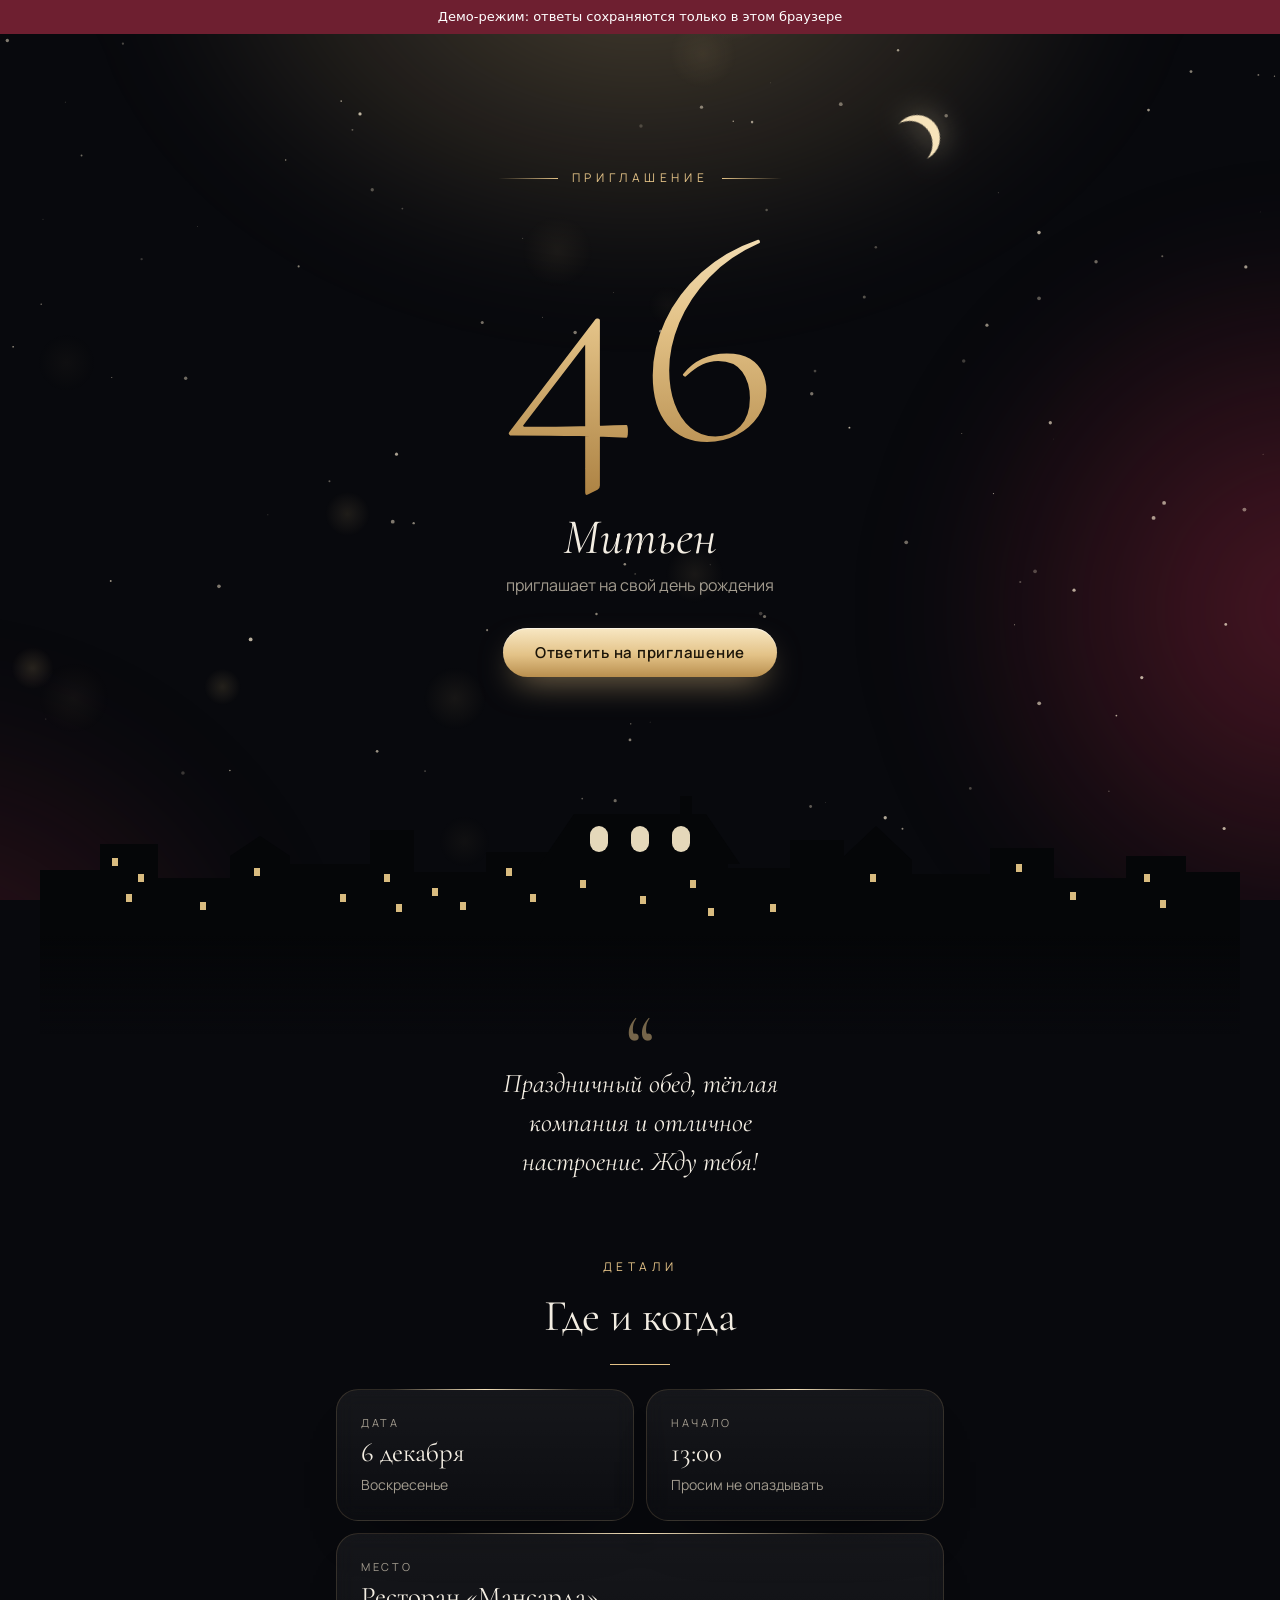
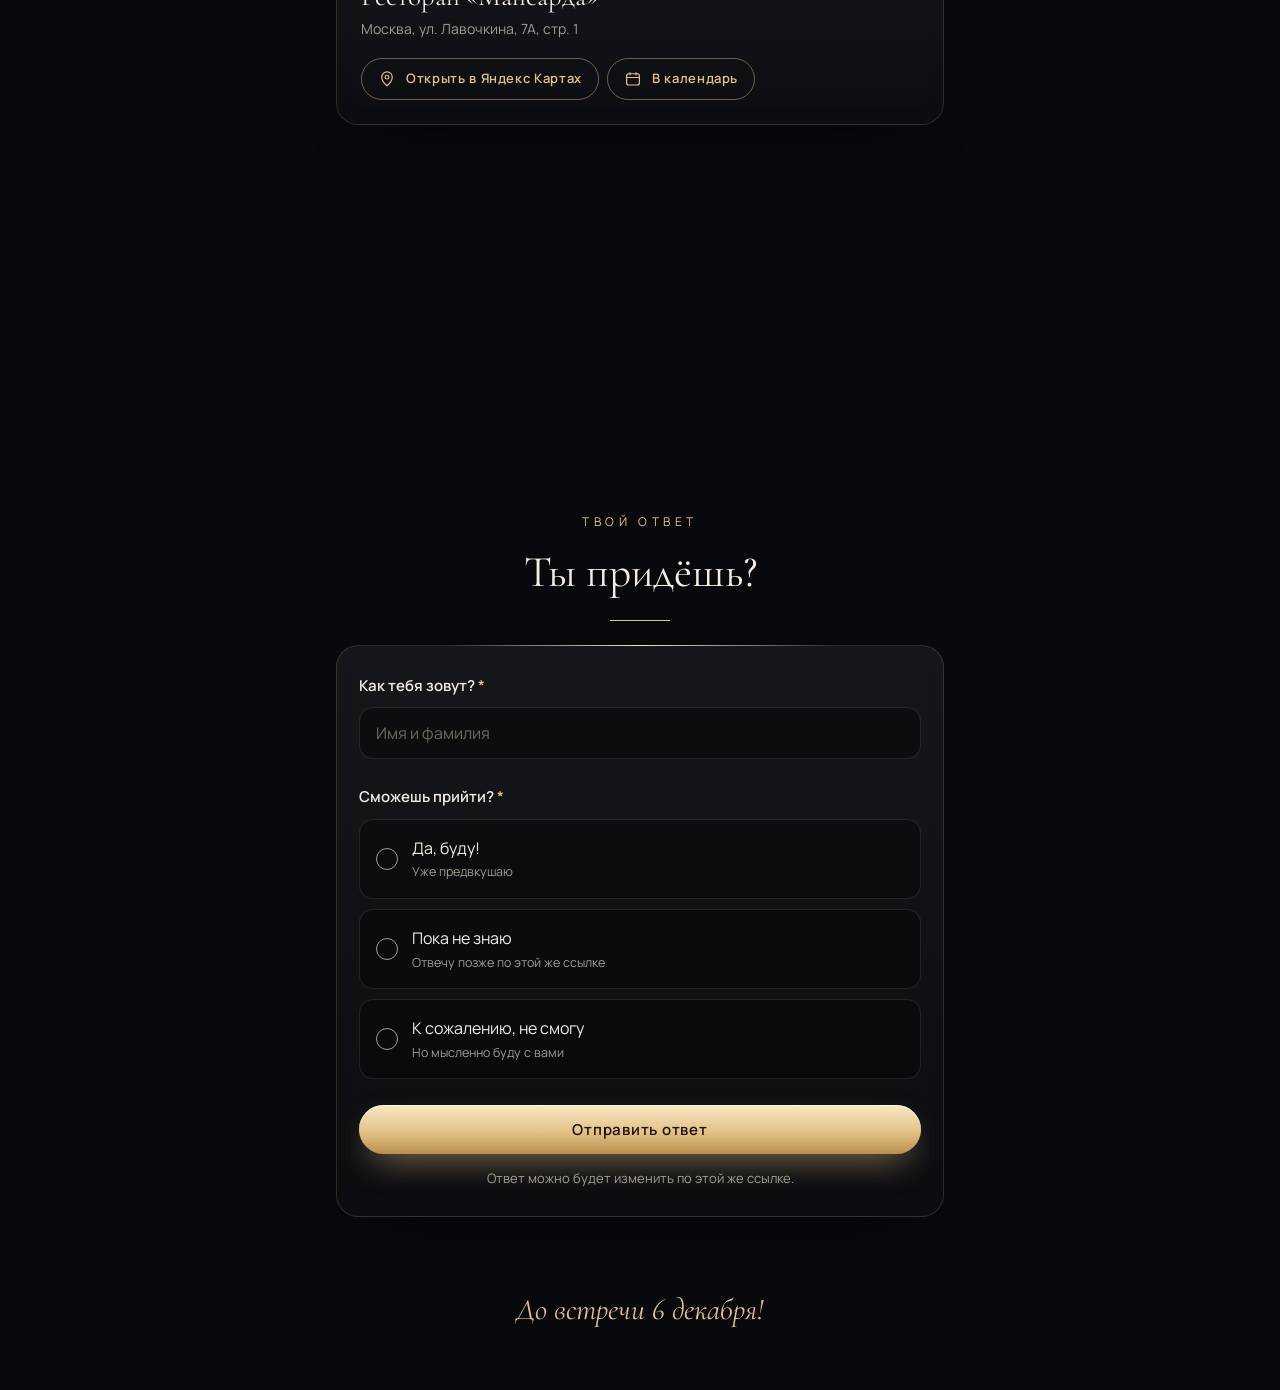
==== commit 18e73fe6: "Hero: drop date and venue, move name below the number, shorter message Co-Authored-By: Claude Opus 5" ====
--- a/docs/index.html
+++ b/docs/index.html
@@ -63,7 +63,7 @@
 @keyframes glow { from { opacity: .18; } to { opacity: .4; } }
 @keyframes sweep { 0% { transform: translateX(-260px) skewX(-20deg); } 35%, 100% { transform: translateX(560px) skewX(-20deg); } }
 
-.hero-title { font-family: var(--display); font-style: italic; font-size: clamp(36px, 9vw, 50px); line-height: 1.1; }
+.hero-title { font-family: var(--display); font-style: italic; font-size: clamp(36px, 9vw, 50px); line-height: 1.1; margin-top: 44px; }
 .hero-title .ch { display: inline-block; opacity: 0; transform: translateY(.5em) rotate(6deg); filter: blur(6px); }
 .ready .hero-title .ch { animation: chIn .9s cubic-bezier(.2,.7,.2,1) forwards; animation-delay: calc(1.9s + var(--i) * 55ms); }
 @keyframes chIn { to { opacity: 1; transform: none; filter: none; } }
@@ -78,7 +78,7 @@
 .hero .cta { margin-top: 30px; opacity: 0; transform: translateY(14px); }
 .ready .date-badge { animation: up 1s 2.7s cubic-bezier(.2,.7,.2,1) forwards; }
 .ready .place-line { animation: fadeIn 1s 3s forwards; }
-.hero.ready .cta { animation: up 1s 3.1s cubic-bezier(.2,.7,.2,1) forwards; }
+.hero.ready .cta { animation: up 1s 2.8s cubic-bezier(.2,.7,.2,1) forwards; }
 @keyframes up { to { opacity: 1; transform: none; } }
 
 .skyline-wrap { position: absolute; left: 50%; bottom: 0; width: 100vw; max-width: 1200px; transform: translateX(-50%); height: 150px; pointer-events: none; }
@@ -144,10 +144,7 @@
     </svg>
     <h1 class="hero-title" id="heroTitle">день рождения</h1>
     <p class="hero-sub" id="heroSub"></p>
-    <div class="date-badge"><span id="badgeDate">6 декабря</span><span class="dot"></span><span id="badgeWeekday">воскресенье</span></div>
-    <div class="place-line" id="placeInline">Ресторан «Мансарда»</div>
     <a class="btn cta" href="#rsvp">Ответить на приглашение</a>
-    <div class="scroll-cue" aria-hidden="true"></div>
 
     <div class="skyline-wrap" id="skyline" aria-hidden="true">
       <svg class="skyline" viewBox="0 0 1200 150" preserveAspectRatio="xMidYMax slice">
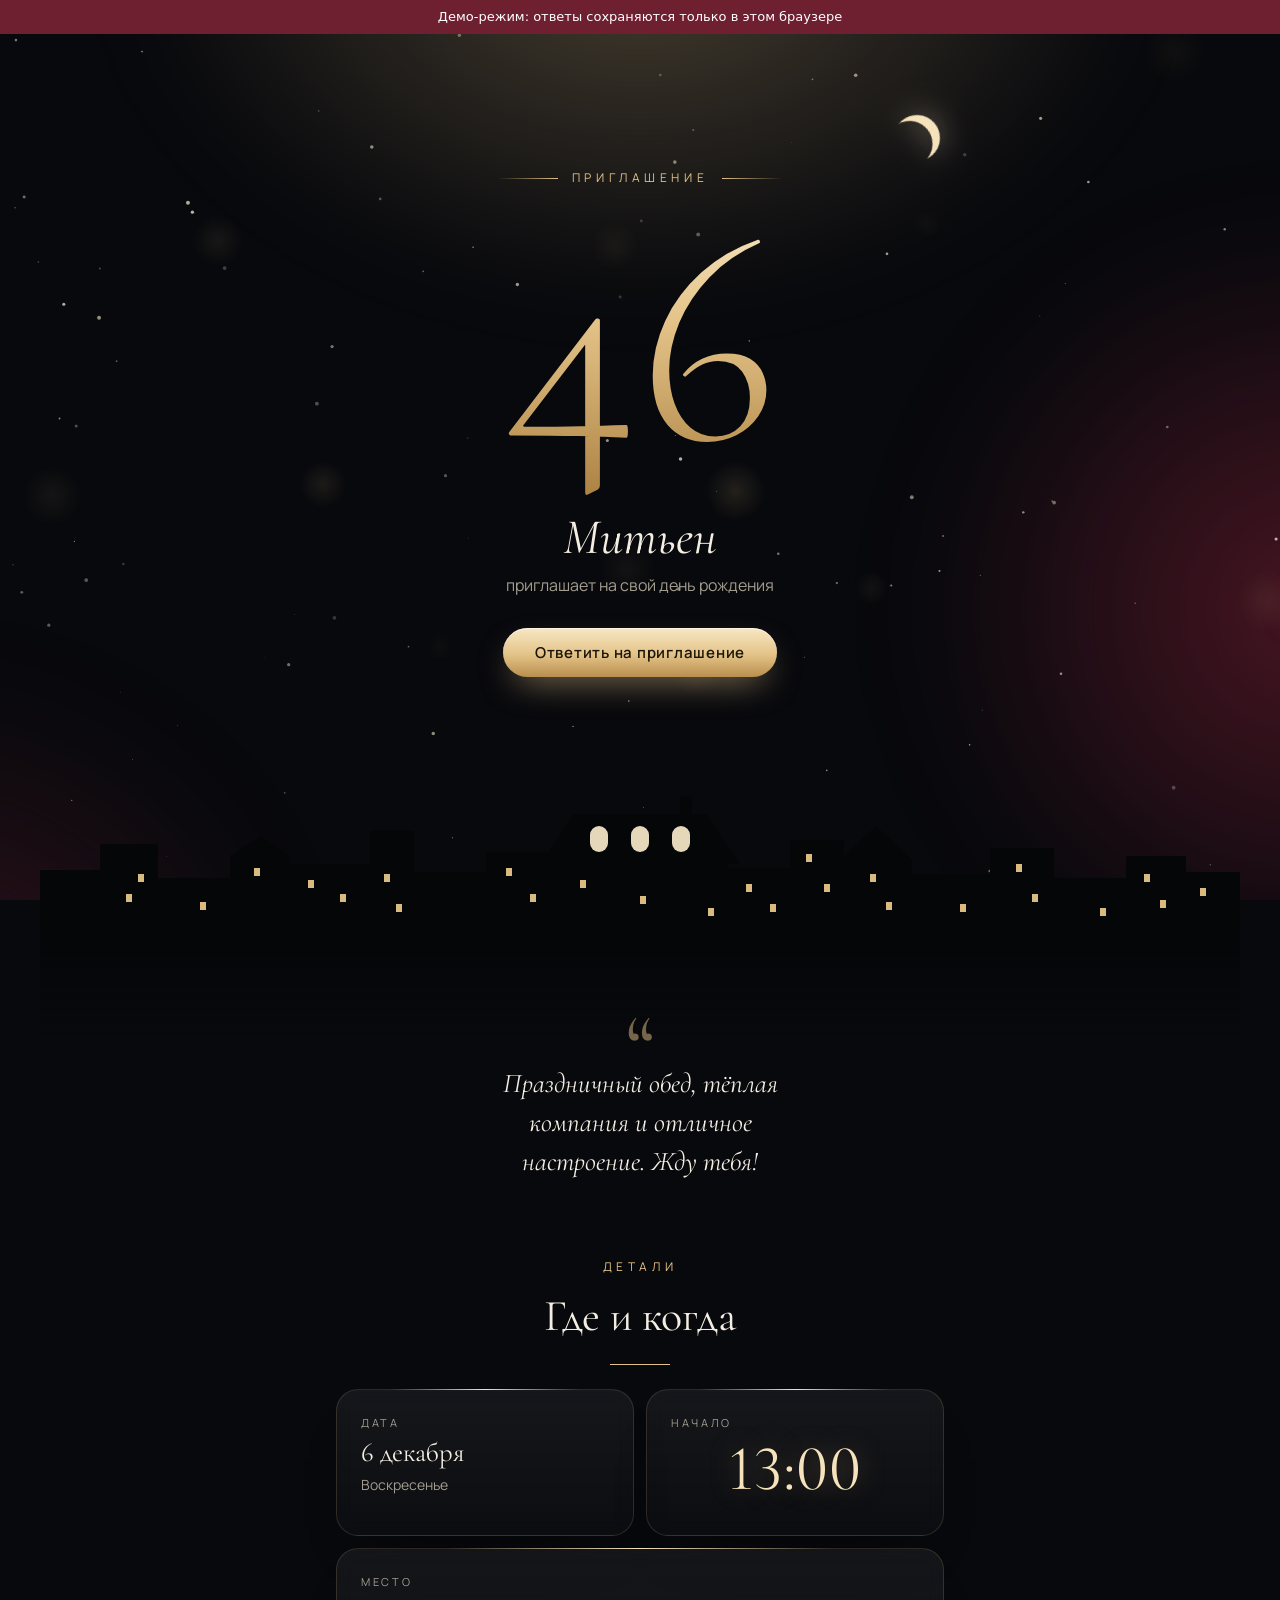
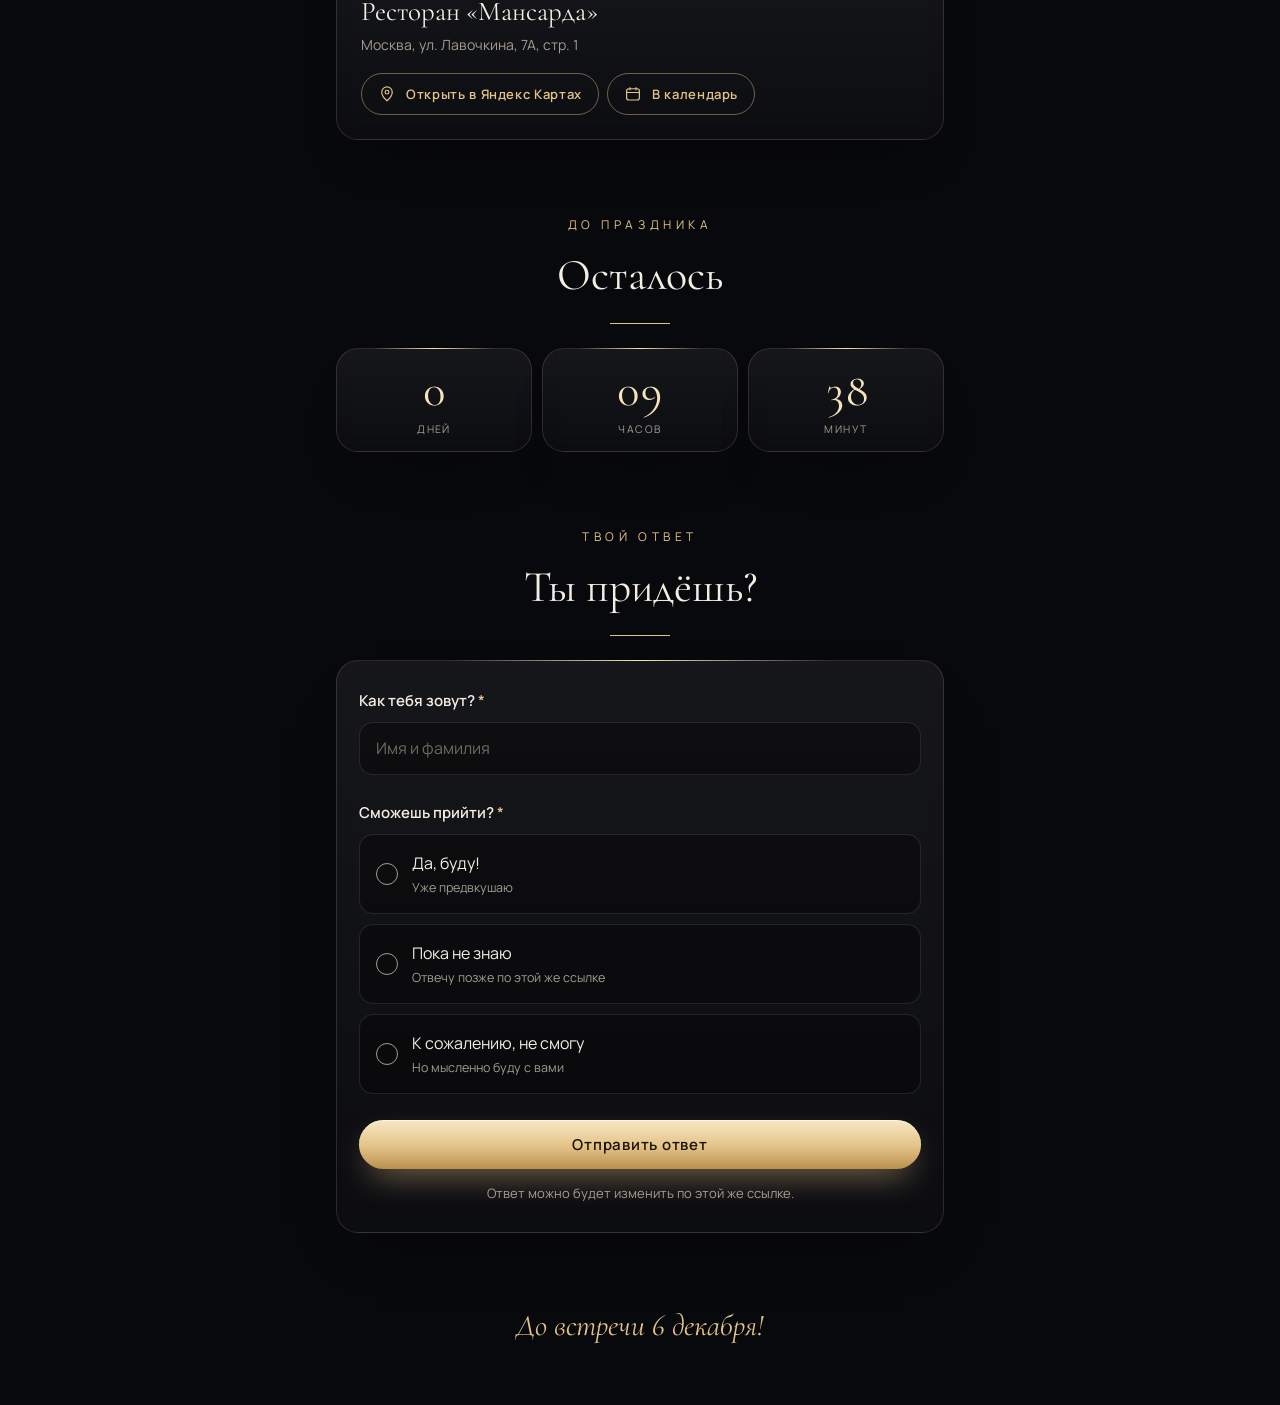
==== commit 1cb04898: "Hero button scrolls to the details section instead of the form Co-Authored-By: Claude Opus 5.5 <nore" ====
--- a/docs/index.html
+++ b/docs/index.html
@@ -144,7 +144,7 @@
     </svg>
     <h1 class="hero-title" id="heroTitle">день рождения</h1>
     <p class="hero-sub" id="heroSub"></p>
-    <a class="btn cta" href="#rsvp">Ответить на приглашение</a>
+    <a class="btn cta" href="#details">Ответить на приглашение</a>
 
     <div class="skyline-wrap" id="skyline" aria-hidden="true">
       <svg class="skyline" viewBox="0 0 1200 150" preserveAspectRatio="xMidYMax slice">
@@ -173,7 +173,7 @@
 
   <section class="quote reveal"><span class="mark">“</span><p id="message"></p></section>
 
-  <div class="section-head reveal"><p class="eyebrow">Детали</p><h2>Где и когда</h2></div>
+  <div class="section-head reveal" id="details"><p class="eyebrow">Детали</p><h2>Где и когда</h2></div>
   <section id="detailsMount"></section>
 
   <div class="section-head reveal"><p class="eyebrow">До праздника</p><h2>Осталось</h2></div>
--- a/docs/base.css
+++ b/docs/base.css
@@ -176,3 +176,20 @@
 .drink:focus-visible { outline: none; box-shadow: 0 0 0 4px var(--focus); }
 @media (max-width: 400px) { .drinks { grid-template-columns: repeat(2, 1fr); } }
 .hp { position: absolute; left: -9999px; width: 1px; height: 1px; opacity: 0; }
+
+/* Время по центру своей карточки */
+.time-card .value { flex: 1; display: flex; align-items: center; justify-content: center; padding-bottom: 10px;
+  font-size: clamp(48px, 15vw, 64px); line-height: 1; font-weight: 400; font-variant-numeric: lining-nums; letter-spacing: .01em;
+  color: #f6e3bb; text-shadow: 0 0 28px rgba(227,194,135,.35); }
+
+/* Уточнения к напитку: шампанское — просекко/сладкое, вино — сухое/сладкое */
+.sub-row { display: grid; grid-template-columns: 1fr 1fr; gap: 8px; margin-top: 10px; padding: 12px; border-radius: 16px;
+  border: 1px solid var(--line-strong); background: rgba(227,194,135,.05); }
+.sub-title { grid-column: 1 / -1; font-weight: 600; font-size: 14px; color: var(--accent); }
+.subchip { width: 100%; min-height: 46px; padding: 0 12px; border-radius: 999px; border: 1px solid var(--input-border); background: var(--input-bg); color: var(--text);
+  font: 600 14px var(--sans); cursor: pointer; transition: all .25s cubic-bezier(.2,.7,.2,1.4); }
+.subchip.on { border-color: var(--accent); background: var(--chip-on-bg); color: var(--chip-on-text); transform: scale(1.04); }
+.subchip:focus-visible { outline: none; box-shadow: 0 0 0 4px var(--focus); }
+
+/* При переходе по кнопке заголовок раздела не прилипает к верхнему краю */
+.section-head { scroll-margin-top: 48px; }
